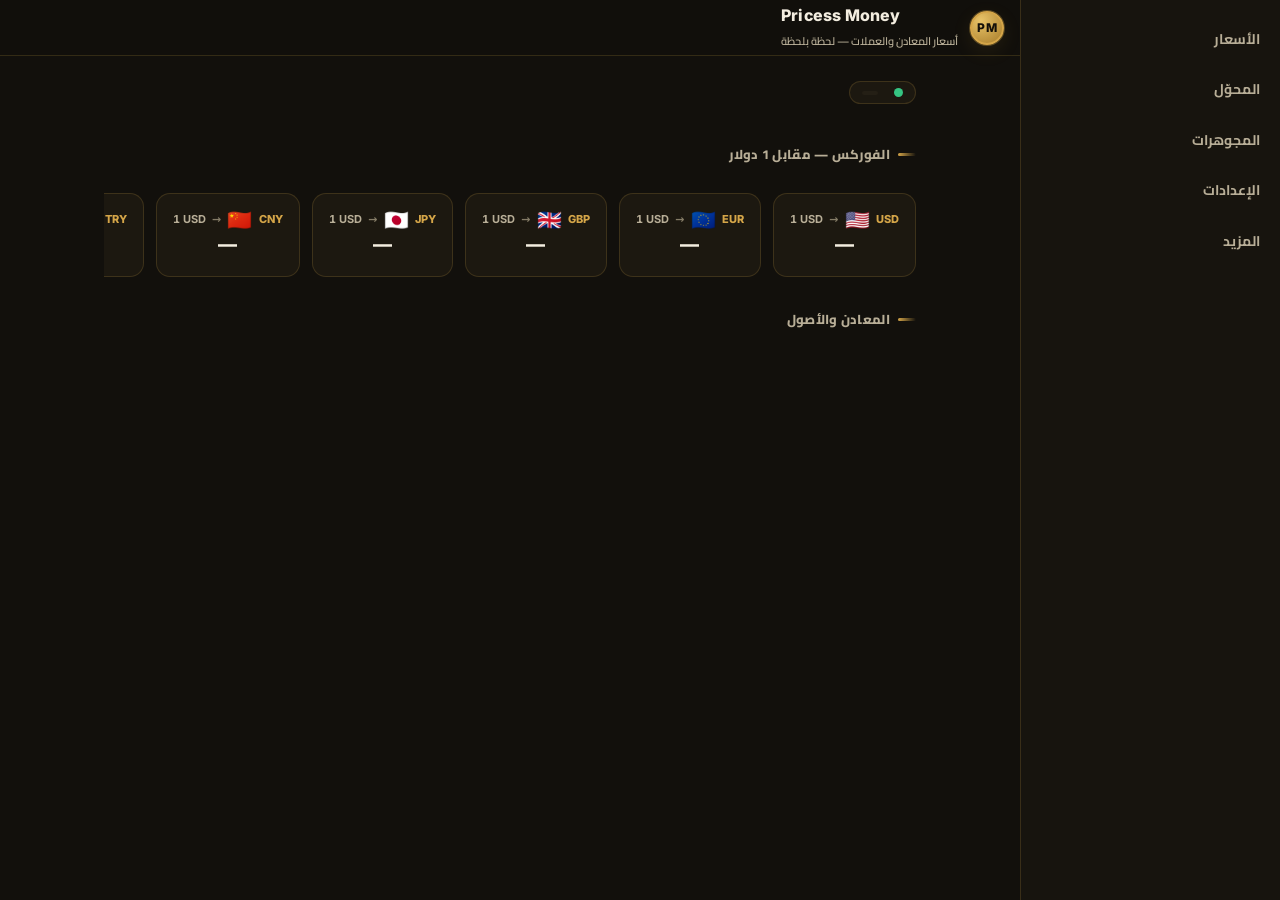
==== index.html @ f1d10aa2 "first commit" ====
<!DOCTYPE html>
<html lang="ar" dir="rtl">
<head>
  <meta charset="UTF-8">
  <meta name="viewport" content="width=device-width, initial-scale=1, viewport-fit=cover">
  <meta name="description" content="Pricess Money — أسعار لحظية موثوقة للمعادن النفيسة (ذهب، فضة، بلاتين) والعملات العالمية مقابل الدولار، مع حاسبة مجوهرات وتنبيهات أسعار.">
  <meta name="theme-color" content="#12100C">
  <meta property="og:title" content="Pricess Money — أسعار المعادن والعملات الحية">
  <meta property="og:description" content="أسعار لحظية للذهب والفضة والعملات، حاسبة مجوهرات، وتنبيهات أسعار — كلها مجانية وفي متصفحك.">
  <meta property="og:type" content="website">

  <title>Pricess Money — أسعار المعادن والعملات الحية</title>

  <!-- الخطوط: Cairo (عربي) + Inter (أرقام/لاتيني) -->
  <link rel="preconnect" href="https://fonts.googleapis.com">
  <link rel="preconnect" href="https://fonts.gstatic.com" crossorigin>
  <link href="https://fonts.googleapis.com/css2?family=Cairo:wght@400;600;700;800&family=Inter:wght@400;600;700;800&display=swap" rel="stylesheet">

  <link rel="icon" type="image/svg+xml" href="assets/logo.svg">
  <link rel="icon" type="image/png" sizes="192x192" href="assets/icons/icon-192.png">
  <link rel="apple-touch-icon" href="assets/icons/apple-touch-icon.png">
  <link rel="manifest" href="manifest.json">
  <meta name="apple-mobile-web-app-capable" content="yes">
  <meta name="apple-mobile-web-app-status-bar-style" content="black-translucent">

  <link rel="stylesheet" href="css/tokens.css">
  <link rel="stylesheet" href="css/base.css">
  <link rel="stylesheet" href="css/layout.css">
  <link rel="stylesheet" href="css/components.css">
</head>
<body>
  <a class="skip-link" href="#app" data-i18n="a11y.skip">تخطَّ إلى المحتوى الرئيسي</a>

  <!-- الشريط العلوي -->
  <header class="topbar">
    <a href="#/home" class="brand" aria-label="Pricess Money" data-i18n-attr="aria-label:app.name">
      <span class="brand-logo" aria-hidden="true">PM</span>
      <span class="brand-text" dir="ltr">
        <span class="brand-name">Pricess Money</span><br>
        <span class="brand-sub" data-i18n="app.tagline">أسعار المعادن والعملات — لحظة بمحول</span>
      </span>
    </a>
  </header>

  <!-- المحتوى المتغير -->
  <main id="app" aria-live="off"></main>

  <!-- التنقل: Bottom bar (موبايل) / Sidebar (ديسكتوب) — نفسه عبر layout.css -->
  <nav id="navbar" aria-label="التنقل الرئيسي" data-i18n-attr="aria-label:a11y.nav">
    <ul class="nav-list">
      <li>
        <a class="nav-link" href="#/home" data-nav="home" data-i18n="nav.home">
          <svg class="nav-icon" viewBox="0 0 24 24" fill="none" stroke="currentColor" stroke-width="1.6" stroke-linecap="round" stroke-linejoin="round" aria-hidden="true">
            <path d="M3 10.5 12 3l9 7.5V20a1 1 0 0 1-1 1h-5v-6h-6v6H4a1 1 0 0 1-1-1v-9.5Z"/>
          </svg>
          <span class="nav-label" data-i18n="nav.home">الأسعار</span>
        </a>
      </li>
      <li>
        <a class="nav-link" href="#/converter" data-nav="converter" data-i18n="nav.converter">
          <svg class="nav-icon" viewBox="0 0 24 24" fill="none" stroke="currentColor" stroke-width="1.6" stroke-linecap="round" stroke-linejoin="round" aria-hidden="true">
            <path d="M7 4v13m0 3-3.5-3.5M7 20l3.5-3.5M17 20V7m0-3 3.5 3.5M17 4l-3.5 3.5"/>
          </svg>
          <span class="nav-label" data-i18n="nav.converter">المحوّل</span>
        </a>
      </li>
      <li>
        <a class="nav-link" href="#/jewelry" data-nav="jewelry" data-i18n="nav.jewelry">
          <svg class="nav-icon" viewBox="0 0 24 24" fill="none" stroke="currentColor" stroke-width="1.6" stroke-linecap="round" stroke-linejoin="round" aria-hidden="true">
            <path d="M6 3h12l3 6-9 12L3 9l3-6Zm0 0 3 6h6l3-6M9 9l3 12 3-12"/>
          </svg>
          <span class="nav-label" data-i18n="nav.jewelry">المجوهرات</span>
        </a>
      </li>
      <li>
        <a class="nav-link" href="#/settings" data-nav="settings" data-i18n="nav.settings">
          <svg class="nav-icon" viewBox="0 0 24 24" fill="none" stroke="currentColor" stroke-width="1.6" stroke-linecap="round" stroke-linejoin="round" aria-hidden="true">
            <circle cx="12" cy="12" r="3.2"/>
            <path d="M19.4 15a1.7 1.7 0 0 0 .34 1.88l.06.06a2 2 0 1 1-2.83 2.83l-.06-.06a1.7 1.7 0 0 0-1.88-.34 1.7 1.7 0 0 0-1.03 1.56V21a2 2 0 1 1-4 0v-.09A1.7 1.7 0 0 0 8.97 19.4a1.7 1.7 0 0 0-1.88.34l-.06.06a2 2 0 1 1-2.83-2.83l.06-.06a1.7 1.7 0 0 0 .34-1.88 1.7 1.7 0 0 0-1.56-1.03H3a2 2 0 1 1 0-4h.09A1.7 1.7 0 0 0 4.6 8.97a1.7 1.7 0 0 0-.34-1.88l-.06-.06a2 2 0 1 1 2.83-2.83l.06.06a1.7 1.7 0 0 0 1.88.34H9a1.7 1.7 0 0 0 1.03-1.56V3a2 2 0 1 1 4 0v.09a1.7 1.7 0 0 0 1.03 1.56 1.7 1.7 0 0 0 1.88-.34l.06-.06a2 2 0 1 1 2.83 2.83l-.06.06a1.7 1.7 0 0 0-.34 1.88V9a1.7 1.7 0 0 0 1.56 1.03H21a2 2 0 1 1 0 4h-.09a1.7 1.7 0 0 0-1.51 1.03Z"/>
          </svg>
          <span class="nav-label" data-i18n="nav.settings">الإعدادات</span>
        </a>
      </li>
      <li>
        <a class="nav-link" href="#/more" data-nav="more" data-i18n="nav.more">
          <svg class="nav-icon" viewBox="0 0 24 24" fill="none" stroke="currentColor" stroke-width="1.6" stroke-linecap="round" stroke-linejoin="round" aria-hidden="true">
            <circle cx="5" cy="12" r="1.4"/><circle cx="12" cy="12" r="1.4"/><circle cx="19" cy="12" r="1.4"/>
          </svg>
          <span class="nav-label" data-i18n="nav.more">المزيد</span>
        </a>
      </li>
    </ul>
  </nav>

  <!-- حاوية Toasts (تفعّل من P6) -->
  <div class="toast-wrap" role="status" aria-live="polite" id="toasts"></div>

  <script type="module" src="js/main.js"></script>
  <noscript>
    <div style="padding:24px;text-align:center;font-family:sans-serif">
      ⚠️ JavaScript مطلوب لعرض الأسعار الحية — Pricess Money
    </div>
  </noscript>
</body>
</html>
---- css/tokens.css ----
/**
 * tokens.css — Design Tokens — Task 1.1
 * هوية "ذهبي داكن فاخر": ذهبي #D4A548، 3 ثيمات (dark افتراضي / light / system على html[data-theme]).
 * القيم هنا هي الأصل؛ لا تكرار ألوان في ملفات CSS أخرى.
 */

:root {
  /* ---------- الألوان ---------- */
  --gold: #D4A548;
  --gold-strong: #E8C368;
  --gold-soft: #F3DC9B;
  --gold-deep: #A87C2A;

  --success: #35C482;
  --warning: #F0A93B;
  --danger: #E5484D;

  /* ---------- الخطوط ---------- */
  --font-ar: 'Cairo', 'Tajawal', system-ui, sans-serif;
  --font-ar-2: 'Tajawal', 'Cairo', system-ui, sans-serif;
  --font-latin: 'Inter', 'Cairo', sans-serif;

  /* ---------- التباعد: شبكة 4px ---------- */
  --sp-1: 4px;  --sp-2: 8px;  --sp-3: 12px; --sp-4: 16px;
  --sp-5: 20px; --sp-6: 24px; --sp-8: 32px; --sp-10: 40px;
  --sp-12: 48px;

  /* ---------- الزوايا ---------- */
  --r-xs: 6px; --r-sm: 10px; --r-md: 14px; --r-lg: 18px; --r-xl: 24px; --r-full: 999px;

  /* ---------- الظلال ---------- */
  --shadow-sm: 0 1px 3px rgba(0,0,0,.25);
  --shadow-md: 0 4px 14px rgba(0,0,0,.28);
  --shadow-gold: 0 0 0 1px rgba(212,165,72,.35), 0 6px 20px rgba(212,165,72,.10);

  /* ---------- الحجم ---------- */
  --topbar-h: 56px;
  --navbar-h: 64px;
  --sidebar-w: 260px;
  --content-max: 860px;

  /* ---------- الحركة ---------- */
  --dur-fast: 120ms; --dur: 220ms; --dur-slow: 380ms;
  --ease: cubic-bezier(.4, 0, .2, 1);
}

/* ---------- ثيم فاتح ---------- */
[data-theme="light"] {
  --bg: #F7F3EA;
  --bg-2: #EFE8D8;
  --surface: #FFFFFF;
  --surface-2: #F4EEE0;
  --text: #24200F;
  --text-dim: #6E6552;
  --text-faint: #9A8F76;
  --border: rgba(24, 18, 2, .14);
  --border-strong: rgba(24, 18, 2, .30);
  --gold-dim: rgba(168, 124, 42, .12);
  --topbar-bg: rgba(247, 243, 234, .85);
  --nav-bg: #FFFFFF;
  --overlay: rgba(24, 18, 2, .4);
}

/* ---------- ثيم داكن (الافتراضي) ---------- */
[data-theme="dark"], :root:not([data-theme]) {
  --bg: #12100C;
  --bg-2: #17140E;
  --surface: #1C1810;
  --surface-2: #241F15;
  --text: #F3EDE0;
  --text-dim: #B8AE97;
  --text-faint: #857C67;
  --border: rgba(212, 165, 72, .18);
  --border-strong: rgba(212, 165, 72, .38);
  --gold-dim: rgba(212, 165, 72, .10);
  --topbar-bg: rgba(18, 16, 12, .82);
  --nav-bg: #17140E;
  --overlay: rgba(0, 0, 0, .55);
}
---- css/base.css ----
/**
 * base.css — reset + typography + a11y + utilities
 */

*, *::before, *::after { box-sizing: border-box; }

html { height: 100%; -webkit-text-size-adjust: 100%; background: var(--bg); }

body {
  margin: 0;
  min-height: 100%;
  background: var(--bg);
  color: var(--text);
  font-family: var(--font-ar);
  font-size: 15px;
  line-height: 1.6;
  -webkit-font-smoothing: antialiased;
}

/* الأرقام والنص اللاتيني دائماً بخط Inter завداً من السياق */
.num, code, kbd {
  font-family: var(--font-latin);
  font-variant-numeric: tabular-nums;
  letter-spacing: 0;
}

img, svg { display: block; max-width: 100%; }
button { font: inherit; color: inherit; cursor: pointer; }
a { color: inherit; text-decoration: none; }
h1, h2, h3, p { margin: 0; }

/* ---------- A11y ---------- */
:focus-visible {
  outline: 2px solid var(--gold);
  outline-offset: 2px;
  border-radius: 4px;
}

.visually-hidden {
  position: absolute !important;
  width: 1px; height: 1px;
  margin: -1px; padding: 0; border: 0;
  clip: rect(0 0 0 0); overflow: hidden; white-space: nowrap;
}

.skip-link {
  position: fixed;
  inset-block-start: var(--sp-2);
  inset-inline-start: var(--sp-2);
  z-index: 1000;
  padding: var(--sp-2) var(--sp-4);
  background: var(--gold);
  color: #14100A;
  border-radius: var(--r-sm);
  font-weight: 700;
  transform: translateY(calc(-100% - 12px));
  transition: transform var(--dur) var(--ease);
}
.skip-link:focus { transform: translateY(0); }

/* ---------- Utilities ---------- */
.page-title { font-size: 22px; font-weight: 800; letter-spacing: -.2px; }

.text-dim { color: var(--text-dim); }
.gold { color: var(--gold); }

/* ---------- احترام تقليل الحركة ---------- */
@media (prefers-reduced-motion: reduce) {
  *, *::before, *::after {
    animation-duration: .01ms !important;
    animation-iteration-count: 1 !important;
    transition-duration: .01ms !important;
    scroll-behavior: auto !important;
  }
}
---- css/layout.css ----
/**
 * layout.css — Shell + التنقل المزدوج — Task 1.3
 * موبايل: Bottom bar ثابت. ديسكتوب ≥1024px: Sidebar ثابت + تمدد المحتوى.
 * كل الاتجاهات logical (inset-inline-*، margin-inline-*) حتى ينفرد تلقائياً مع RTL/LTR.
 */

/* ---------- Topbar ---------- */
.topbar {
  position: sticky;
  inset-block-start: 0;
  z-index: 50;
  display: flex;
  align-items: center;
  gap: var(--sp-3);
  min-height: var(--topbar-h);
  padding-inline: var(--sp-4);
  background: var(--topbar-bg);
  backdrop-filter: blur(10px);
  border-block-end: 1px solid var(--border);
}

.brand {
  display: flex;
  align-items: center;
  gap: var(--sp-3);
}

.brand-logo {
  width: 34px; height: 34px;
  border-radius: 50%;
  border: 2px solid var(--gold);
  display: grid;
  place-items: center;
  background: radial-gradient(circle at 30% 25%, var(--gold-strong), var(--gold-deep));
  color: #14100A;
  font-family: var(--font-latin);
  font-weight: 800;
  font-size: 12px;
  letter-spacing: .5px;
  box-shadow: var(--shadow-gold);
}

.brand-name { font-weight: 800; font-size: 16px; font-family: var(--font-latin); letter-spacing: .2px; }
.brand-sub { color: var(--text-dim); font-size: 11px; font-weight: 600; }

.topbar-actions { margin-inline-start: auto; }

/* ---------- Geo balance bottom (موبايل) / sidebar (ديسكتوب) ---------- */
#navbar { position: fixed; inset-inline: 0; inset-block-end: 0; z-index: 60; height: var(--navbar-h); }
#navbar .nav-list {
  display: flex;
  height: 100%;
  margin: 0; padding: 0;
  list-style: none;
  background: var(--nav-bg);
  border-block-start: 1px solid var(--border);
}
#navbar .nav-list li { flex: 1; display: flex; }
#navbar .nav-link {
  flex: 1;
  display: flex;
  flex-direction: column;
  align-items: center;
  justify-content: center;
  gap: 3px;
  min-height: 44px;
  color: var(--text-dim);
  font-size: 11px;
  font-weight: 700;
  border-radius: var(--r-sm);
  transition: color var(--dur-fast) var(--ease);
}
#navbar .nav-link svg { width: 21px; height: 21px; }
#navbar .nav-link:hover { color: var(--text); }
#navbar .nav-link.is-active { color: var(--gold); }
#navbar .nav-link.is-active .nav-icon { color: var(--gold); }

/* ---------- المحتوى ---------- */
#app {
  max-width: var(--content-max);
  margin-inline: auto;
  padding: var(--sp-5) var(--sp-4) calc(var(--navbar-h) + var(--sp-6));
  min-height: calc(100dvh - var(--topbar-h));
}

.page { display: grid; gap: var(--sp-5); }

/* ---------- ديسكتوب: Sidebar ---------- */
@media (min-width: 1024px) {
  body { display: grid; grid-template-columns: var(--sidebar-w) 1fr; }

  .topbar {
    grid-column: 2;
    grid-row: 1;
  }
  #navbar {
    position: sticky;
    inset-block-start: 0;
    inset-inline: auto;
    inset-block-end: auto;
    height: 100dvh;
    grid-column: 1;
    grid-row: 1 / span 99;
  }
  #navbar .nav-list {
    flex-direction: column;
    gap: var(--sp-1);
    padding: var(--sp-4) var(--sp-2);
    border-block-start: 0;
    border-inline-end: 1px solid var(--border);
    height: 100dvh;
  }
  #navbar .nav-list li { flex: none; }
  #navbar .nav-link {
    flex-direction: row;
    justify-content: flex-start;
    gap: var(--sp-3);
    padding: var(--sp-3);
    font-size: 14px;
    border-radius: var(--r-sm);
  }
  #navbar .nav-link.is-active {
    background: var(--gold-dim);
    border-radius: var(--r-md);
  }
  #app { padding-block: var(--sp-6); padding-inline: var(--sp-6); }
}
---- css/components.css ----
/**
 * components.css — العناصر المشتركة + التفاعلات — أنظمة وثريا الصارم
 * كل هدف لمس ≥44px، كل حركة تحترم prefers-reduced-motion (قدراً base.css).
 */

/* ==================== الكروت والصفحات ==================== */
.card {
  background: var(--surface);
  border: 1px solid var(--border);
  border-radius: var(--r-lg);
  padding: var(--sp-5);
  box-shadow: var(--shadow-sm);
  transition: border-color var(--dur) var(--ease), transform var(--dur) var(--ease), box-shadow var(--dur) var(--ease);
}
.card-hover:hover {
  border-color: var(--border-strong);
  transform: translateY(-2px);
  box-shadow: var(--shadow-md);
}

.section-title {
  display: flex;
  align-items: center;
  gap: var(--sp-2);
  font-size: 13px;
  font-weight: 800;
  color: var(--text-dim);
  letter-spacing: .3px;
  text-transform: uppercase;
}
.section-title::before {
  content: '';
  width: 18px; height: 3px;
  border-radius: 2px;
  background: linear-gradient(90deg, var(--gold), transparent);
}

/* ==================== Skeleton ==================== */
.skel-card { min-height: 130px; }
.skeleton::after { animation-duration: 1.4s; }

/* ==================== الشارة الحية ==================== */
.home-top {
  display: flex; align-items: center; justify-content: space-between;
  gap: var(--sp-3); flex-wrap: wrap;
}
.last-update { font-size: 12px; font-weight: 700; }
.fx-flag-small { font-size: 15px; line-height: 1; display: inline-block; margin-inline-end: 2px; }
.gram-row td .f { margin-inline-end: 6px; }

/* ==================== الشارة الحية ==================== */
.live-badge {
  display: inline-flex;
  align-items: center;
  gap: var(--sp-2);
  padding: 6px 12px;
  border-radius: var(--r-full);
  background: var(--surface);
  border: 1px solid var(--border);
  font-size: 12px;
  font-weight: 800;
}
.live-dot {
  width: 9px; height: 9px;
  border-radius: 50%;
  background: var(--success);
  box-shadow: 0 0 0 0 rgba(53,196,130,.5);
  animation: pulse 1.8s infinite;
}
.live-badge.is-offline .live-dot { background: var(--danger); animation: none; }
@keyframes pulse {
  0% { box-shadow: 0 0 0 0 rgba(53,196,130,.45); }
  70% { box-shadow: 0 0 0 9px rgba(53,196,130,0); }
  100% { box-shadow: 0 0 0 0 rgba(53,196,130,0); }
}
.live-chip {
  font-size: 11px; font-weight: 700;
  padding: 2px 8px;
  border-radius: var(--r-full);
  background: var(--surface-2);
  color: var(--text-dim);
}
.live-chip.lat-good { color: var(--success); }
.live-chip.lat-warn { color: var(--warning); }
.live-chip.lat-bad  { color: var(--danger); }

/* ==================== شريط الفوركس (بلاطات) ==================== */
.fx-strip {
  display: flex;
  gap: var(--sp-3);
  overflow-x: auto;
  padding: var(--sp-2) 2px var(--sp-3);
  scroll-snap-type: x mandatory;
  scrollbar-width: thin;
  scrollbar-color: var(--border-strong) transparent;
}
.fx-tile {
  scroll-snap-align: start;
  flex: 0 0 auto;
  min-width: 128px;
  padding: var(--sp-4);
  border-radius: var(--r-md);
  background: var(--surface);
  border: 1px solid var(--border);
  cursor: pointer;
  user-select: none;
  transition: transform var(--dur) var(--ease), border-color var(--dur) var(--ease), box-shadow var(--dur) var(--ease);
  position: relative;
  overflow: hidden;
}
.fx-tile:hover {
  transform: translateY(-3px);
  border-color: var(--border-strong);
  box-shadow: var(--shadow-md);
}
.fx-tile:active { transform: translateY(-1px) scale(.98); }
.fx-tile .fx-q {
  display: flex; align-items: center; gap: 6px;
  font-size: 11px; font-weight: 700; color: var(--text-dim);
  letter-spacing: .4px;
}
.fx-tile .fx-flag { font-size: 20px; line-height: 1; transition: transform var(--dur) var(--ease); }
.fx-tile:hover .fx-flag { transform: scale(1.15) rotate(-6deg); }
.fx-tile .fx-val {
  margin-top: 6px;
  font-size: 19px; font-weight: 800;
  font-family: var(--font-latin);
  color: var(--text);
  font-variant-numeric: tabular-nums;
}
.fx-tile .fx-sym { color: var(--gold); font-weight: 800; }
.fx-tile .fx-arrow { color: var(--text-faint); }

/* ==================== بطاقات المعادن ==================== */
.metals-grid { display: grid; gap: var(--sp-4); grid-template-columns: repeat(auto-fill, minmax(min(340px, 100%), 1fr)); }
.metal-card { position: relative; overflow: hidden; }
.metal-card::before {
  content: '';
  position: absolute; inset-inline-start: 0; inset-block-start: 0;
  width: 3px; height: 100%;
  background: var(--mc, var(--gold));
  opacity: .85;
}
.metal-head { display: flex; align-items: center; gap: var(--sp-3); }
.metal-icon {
  width: 44px; height: 44px;
  border-radius: var(--r-md);
  display: grid; place-items: center;
  font-size: 22px;
  background: color-mix(in srgb, var(--mc, var(--gold)) 14%, transparent);
  border: 1px solid color-mix(in srgb, var(--mc, var(--gold)) 35%, transparent);
  transition: transform var(--dur) var(--ease);
}
.metal-card:hover .metal-icon { transform: scale(1.08) rotate(-4deg); }
.metal-name { font-weight: 800; font-size: 16px; }
.metal-unit { color: var(--text-dim); font-size: 12px; }
.metal-oz {
  margin-inline-start: auto;
  text-align: end;
  font-family: var(--font-latin);
  font-variant-numeric: tabular-nums;
}
.metal-oz .oz-val { font-size: 21px; font-weight: 800; color: var(--gold); }
.metal-oz .oz-usd { color: var(--text-faint); font-size: 11px; font-weight: 700; direction: ltr; }
.metal-copy {
  border: 0; background: transparent; color: var(--text-faint);
  width: 34px; height: 34px; border-radius: var(--r-sm);
  display: grid; place-items: center;
  transition: color var(--dur-fast) var(--ease), background var(--dur-fast) var(--ease);
}
.metal-copy:hover { color: var(--gold); background: var(--gold-dim); }

.gram-table { width: 100%; border-collapse: collapse; margin-top: var(--sp-4); }
.gram-table td {
  padding: 9px 4px;
  border-block-start: 1px solid var(--border);
  font-size: 14px;
}
.gram-table td:first-child { color: var(--text-dim); font-weight: 700; display: flex; align-items: center; gap: 8px; }
.gram-table td:last-child {
  text-align: end;
  font-family: var(--font-latin);
  font-variant-numeric: tabular-nums;
  font-weight: 700;
}
.gram-value { color: var(--gold-strong); }
.gram-symbol { color: var(--text-faint); font-weight: 700; margin-inline-start: 4px; }
.gram-row { transition: background var(--dur-fast) var(--ease); }
.gram-row:hover { background: var(--surface-2); }

.karats { display: grid; grid-template-columns: repeat(auto-fill, minmax(110px, 1fr)); gap: var(--sp-2); margin-top: var(--sp-4); }
.karat-cell {
  padding: var(--sp-2) var(--sp-3);
  border-radius: var(--r-sm);
  background: var(--surface-2);
  border: 1px solid var(--border);
  transition: border-color var(--dur-fast) var(--ease), transform var(--dur-fast) var(--ease);
}
.karat-cell:hover { border-color: var(--border-strong); transform: translateY(-1px); }
.karat-cell .k { font-weight: 800; color: var(--text-dim); font-size: 12px; }
.karat-cell .v { font-family: var(--font-latin); font-weight: 700; margin-inline-start: 6px; font-variant-numeric: tabular-nums; }
.karat-cell.core { background: var(--gold-dim); border-color: var(--border-strong); }

/* ==================== الحقول ==================== */
.field { display: grid; gap: 6px; }
.field-label {
  font-size: 12px; font-weight: 700; color: var(--text-dim);
  letter-spacing: .2px;
}
.field-input {
  min-height: 46px;
  padding: 10px 14px;
  border-radius: var(--r-md);
  border: 1px solid var(--border-strong);
  background: var(--surface-2);
  color: var(--text);
  font: inherit;
  transition: border-color var(--dur-fast) var(--ease), box-shadow var(--dur-fast) var(--ease), background var(--dur-fast) var(--ease);
  appearance: none;
}
select.field-input {
  padding-inline-end: 36px;
  background-image: url("data:image/svg+xml,%3Csvg xmlns='http://www.w3.org/2000/svg' width='12' height='8' viewBox='0 0 12 8'%3E%3Cpath d='M1 1.5 6 6.5 11 1.5' stroke='%23B8AE97' stroke-width='2' fill='none' stroke-linecap='round'/%3E%3C/svg%3E");
  background-repeat: no-repeat;
  background-position: right 14px center;
}
[dir="rtl"] select.field-input { background-position: left 14px center; }
.field-input:hover { border-color: var(--gold); }
.field-input:focus {
  outline: none;
  border-color: var(--gold);
  box-shadow: 0 0 0 3px var(--gold-dim);
  background: var(--surface);
}

/* حقل رقمي بقفازات +/− */
.number-box {
  display: flex; align-items: stretch;
  gap: 0;
  border-radius: var(--r-md);
  border: 1px solid var(--border-strong);
  background: var(--surface-2);
  overflow: hidden;
  transition: border-color var(--dur-fast) var(--ease), box-shadow var(--dur-fast) var(--ease);
}
.number-box:hover { border-color: var(--gold); }
.number-box:focus-within { border-color: var(--gold); box-shadow: 0 0 0 3px var(--gold-dim); }
.number-box .field-input {
  border: 0; background: transparent; box-shadow: none;
  flex: 1; min-width: 0; text-align: center;
  font-weight: 700;
}
.btn-num {
  width: 46px; min-height: 46px;
  border: 0;
  background: var(--gold-dim);
  color: var(--gold);
  font-size: 18px; font-weight: 800;
  transition: background var(--dur-fast) var(--ease), transform var(--dur-fast) var(--ease);
}
.btn-num:hover { background: color-mix(in srgb, var(--gold) 22%, transparent); }
.btn-num:active { transform: scale(.92); }
.num-suffix { align-self: center; padding-inline: 12px; color: var(--text-faint); font-weight: 700; }

/* ==================== المفاتيح (switch) ==================== */
.switch-row {
  display: flex; align-items: center; gap: var(--sp-3);
  cursor: pointer;
  padding: var(--sp-2) 0;
  min-height: 44px;
}
.switch-input { position: absolute; opacity: 0; width: 1px; height: 1px; }
.switch-ui {
  width: 46px; height: 26px;
  border-radius: var(--r-full);
  background: var(--surface-2);
  border: 1px solid var(--border-strong);
  position: relative;
  flex-shrink: 0;
  transition: background var(--dur) var(--ease), border-color var(--dur) var(--ease);
}
.switch-ui::after {
  content: '';
  position: absolute;
  inset-block-start: 2px;
  inset-inline-start: 2px;
  width: 20px; height: 20px;
  border-radius: 50%;
  background: var(--text-dim);
  transition: inset-inline-start var(--dur) var(--ease), background var(--dur) var(--ease), transform var(--dur) var(--ease);
}
.switch-input:checked + .switch-ui { background: var(--gold); border-color: var(--gold); }
.switch-input:checked + .switch-ui::after { inset-inline-start: calc(100% - 22px); background: #14100A; }
.switch-input:focus-visible + .switch-ui { outline: 2px solid var(--gold); outline-offset: 2px; }
.switch-row:hover .switch-text { color: var(--gold); }

/* ==================== الأزرار ==================== */
.btn {
  display: inline-flex; align-items: center; justify-content: center; gap: 8px;
  min-height: 46px;
  padding: 10px 22px;
  border-radius: var(--r-md);
  border: 1px solid transparent;
  font-weight: 800; font-size: 14px;
  transition: transform var(--dur-fast) var(--ease), box-shadow var(--dur) var(--ease), background var(--dur-fast) var(--ease), border-color var(--dur-fast) var(--ease);
}
.btn:active { transform: scale(.97); }
.btn-primary {
  background: linear-gradient(135deg, var(--gold-strong), var(--gold));
  color: #14100A;
  box-shadow: 0 4px 16px rgba(212,165,72,.25);
}
.btn-primary:hover { box-shadow: 0 6px 22px rgba(212,165,72,.4); filter: brightness(1.05); }
.btn-ghost { background: transparent; border-color: var(--border-strong); color: var(--text); }
.btn-ghost:hover { border-color: var(--gold); color: var(--gold); background: var(--gold-dim); }
.btn-danger { background: color-mix(in srgb, var(--danger) 14%, transparent); color: var(--danger); border-color: color-mix(in srgb, var(--danger) 35%, transparent); }
.btn-danger:hover { background: color-mix(in srgb, var(--danger) 24%, transparent); }

/* ==================== الشرائح ==================== */
.chip-row { display: flex; flex-wrap: wrap; gap: var(--sp-2); }
.chip {
  min-height: 44px;
  padding: 8px 16px;
  border-radius: var(--r-full);
  border: 1px solid var(--border-strong);
  background: var(--surface);
  color: var(--text-dim);
  font-weight: 700; font-size: 13px;
  display: inline-flex; align-items: center; gap: 6px;
  transition: all var(--dur-fast) var(--ease);
}
.chip:hover { border-color: var(--gold); color: var(--gold); transform: translateY(-1px); }
.chip.is-on {
  background: var(--gold);
  border-color: var(--gold);
  color: #14100A;
  box-shadow: 0 3px 12px rgba(212,165,72,.3);
}
.chip.is-on:active { transform: scale(.96); }

/* دارج (segmented) */
.segmented { display: inline-flex; padding: 4px; gap: 4px; border-radius: var(--r-md); background: var(--surface-2); border: 1px solid var(--border); flex-wrap: wrap; }
.segment {
  min-height: 40px;
  padding: 6px 14px;
  border: 0; border-radius: var(--r-sm);
  background: transparent;
  color: var(--text-dim);
  font-weight: 700; font-size: 13px;
  transition: all var(--dur-fast) var(--ease);
}
.segment:hover { color: var(--text); }
.segment.is-on { background: var(--gold); color: #14100A; box-shadow: 0 2px 8px rgba(212,165,72,.35); }

/* ==================== Toast ==================== */
.toast {
  display: flex; align-items: center; gap: 10px;
  padding: 12px 14px;
  background: var(--surface-2);
  border: 1px solid var(--border-strong);
  border-inline-start: 3px solid var(--gold);
  border-radius: var(--r-md);
  box-shadow: var(--shadow-md);
  font-weight: 600; font-size: 14px;
  opacity: 0;
  transform: translateY(12px);
  transition: opacity .26s var(--ease), transform .26s var(--ease);
}
.toast-in { opacity: 1; transform: translateY(0); }
.toast-alert { border-inline-start-color: var(--danger); }
.toast-icon { font-size: 18px; }
.toast-close {
  margin-inline-start: 4px;
  width: 30px; height: 30px;
  border: 0; border-radius: var(--r-sm);
  background: transparent; color: var(--text-faint);
  transition: color var(--dur-fast), background var(--dur-fast);
}
.toast-close:hover { color: var(--text); background: var(--surface); }

/* ==================== البانر ==================== */
.net-banner {
  display: flex; align-items: center; gap: 10px; flex-wrap: wrap;
  padding: 12px 14px;
  border-radius: var(--r-md);
  background: color-mix(in srgb, var(--warning) 10%, var(--surface));
  border: 1px solid color-mix(in srgb, var(--warning) 38%, transparent);
}
.nb-text { font-weight: 800; }
.nb-sub { color: var(--text-dim); font-size: 13px; }
.nb-retry {
  margin-inline-start: auto;
  min-height: 40px; padding: 8px 18px;
  border: 0; border-radius: var(--r-sm);
  background: var(--gold); color: #14100A;
  font-weight: 800;
  transition: transform var(--dur-fast), filter var(--dur-fast);
}
.nb-retry:hover { filter: brightness(1.08); }
.nb-retry:active { transform: scale(.96); }

/* ==================== Ripple ==================== */
.rippled { position: relative; overflow: hidden; }
.ripple {
  position: absolute;
  border-radius: 50%;
  background: radial-gradient(circle, rgba(212,165,72,.35) 0%, rgba(212,165,72,.12) 45%, transparent 70%);
  transform: scale(0);
  animation: rip .55s var(--ease) forwards;
  pointer-events: none;
}
@keyframes rip { to { transform: scale(1); opacity: 0; } }

/* ==================== الجداول (CBE) ==================== */
.data-table { width: 100%; border-collapse: collapse; }
.data-table th {
  text-align: start;
  font-size: 11px; font-weight: 800;
  color: var(--text-faint);
  text-transform: uppercase; letter-spacing: .5px;
  padding: 8px 6px;
  border-block-end: 2px solid var(--border-strong);
}
.data-table td {
  padding: 11px 6px;
  border-block-end: 1px solid var(--border);
  font-variant-numeric: tabular-nums;
  transition: background var(--dur-fast) var(--ease);
}
.data-table tr:hover td { background: var(--surface-2); }
.data-table .num-cell { text-align: end; font-family: var(--font-latin); font-weight: 700; }
.diff-near { color: var(--success); }
.diff-far { color: var(--warning); }
.diff-very { color: var(--danger); }

/* ==================== صفوف التنبيهات ==================== */
.alert-row {
  display: flex; align-items: center; gap: var(--sp-3);
  padding: var(--sp-3) var(--sp-4);
  border-radius: var(--r-md);
  border: 1px solid var(--border);
  background: var(--surface);
  transition: border-color var(--dur-fast), transform var(--dur), opacity var(--dur);
  animation: slide-in .3s var(--ease);
}
@keyframes slide-in { from { opacity: 0; transform: translateY(8px); } to { opacity: 1; transform: none; } }
.alert-row:hover { border-color: var(--border-strong); }
.alert-row.is-fired { opacity: .6; }
.alert-row.is-paused { opacity: .5; }
.alert-main { display: grid; gap: 2px; min-width: 0; }
.alert-line1 { font-weight: 800; display: flex; align-items: center; gap: 8px; flex-wrap: wrap; }
.alert-target { color: var(--gold); font-family: var(--font-latin); }
.alert-now { color: var(--text-faint); font-size: 12px; font-family: var(--font-latin); }
.alert-progress {
  position: relative;
  height: 4px; width: 100%;
  max-width: 220px;
  border-radius: 2px;
  background: var(--surface-2);
  overflow: hidden;
}
.alert-progress > i {
  position: absolute; inset-block: 0; inset-inline-start: 0;
  background: linear-gradient(90deg, var(--gold), var(--gold-strong));
  border-radius: 2px;
  transition: width .5s var(--ease);
}
.alert-actions { margin-inline-start: auto; display: flex; gap: 6px; }
.icon-btn {
  width: 44px; height: 44px;
  border-radius: var(--r-sm);
  border: 1px solid transparent;
  background: transparent;
  color: var(--text-faint);
  display: grid; place-items: center;
  font-size: 15px;
  transition: all var(--dur-fast) var(--ease);
}
.icon-btn:hover { color: var(--gold); background: var(--gold-dim); border-color: var(--border); }
.icon-btn.danger:hover { color: var(--danger); background: color-mix(in srgb, var(--danger) 12%, transparent); }

/* ==================== المخطط ==================== */
.chart-wrap { position: relative; margin-top: var(--sp-4); }
.chart-svg { width: 100%; height: 220px; display: block; touch-action: none; }
.chart-line { fill: none; stroke: var(--gold); stroke-width: 2.2; stroke-linecap: round; stroke-linejoin: round; }
.chart-area { fill: url(#chartGrad); opacity: .28; }
.chart-grid line { stroke: var(--border); stroke-width: 1; stroke-dasharray: 2 5; }
.chart-axis { font-size: 10px; fill: var(--text-faint); font-family: var(--font-latin); }
.chart-dot {
  fill: var(--gold); stroke: var(--bg); stroke-width: 2;
  transition: r .15s var(--ease);
}
.chart-crosshair { stroke: var(--border-strong); stroke-width: 1; }
.chart-tip {
  position: absolute;
  pointer-events: none;
  transform: translate(-50%, -120%);
  padding: 8px 12px;
  background: var(--surface-2);
  border: 1px solid var(--border-strong);
  border-radius: var(--r-sm);
  box-shadow: var(--shadow-md);
  font-size: 12px; font-weight: 700;
  white-space: nowrap;
  opacity: 0;
  transition: opacity .15s var(--ease);
}
.chart-tip.show { opacity: 1; }
.chart-tip .tip-d { color: var(--text-faint); font-size: 10px; font-family: var(--font-latin); display: block; }
.chart-tip .tip-v { color: var(--gold-strong); font-family: var(--font-latin); }

/* ==================== حاسبة المجوهرات ==================== */
.jew-lines { display: grid; gap: 10px; margin-top: var(--sp-4); }
.jew-line {
  display: flex; align-items: baseline; justify-content: space-between; gap: 12px;
  padding: 10px 2px;
  border-block-end: 1px dashed var(--border);
}
.jew-line .jl-label { color: var(--text-dim); font-weight: 600; }
.jew-line .jl-val { font-family: var(--font-latin); font-weight: 700; font-variant-numeric: tabular-nums; }
.jew-total {
  display: flex; align-items: center; justify-content: space-between;
  margin-top: var(--sp-4);
  padding: var(--sp-4);
  border-radius: var(--r-md);
  background: var(--gold-dim);
  border: 1px solid var(--border-strong);
}
.jew-total .jt-val {
  font-size: 26px; font-weight: 800;
  font-family: var(--font-latin);
  color: var(--gold-strong);
  font-variant-numeric: tabular-nums;
}
.jew-form { display: grid; gap: var(--sp-4); grid-template-columns: repeat(auto-fit, minmax(200px, 1fr)); }
.jew-subgroup { padding-top: var(--sp-3); border-block-start: 1px dashed var(--border); display: grid; gap: var(--sp-3); }
.jew-subtitle { font-size: 12px; font-weight: 800; color: var(--gold); letter-spacing: .3px; }
.buyback-block { animation: expand .3s var(--ease); overflow: hidden; }
.buyback-block[hidden] { display: none; }
@keyframes expand { from { opacity: 0; } to { opacity: 1; } }

/* ==================== المحوّل ==================== */
.conv-terminal { display: grid; gap: var(--sp-4); }
.conv-result-list { display: grid; gap: 2px; }
.conv-result {
  display: flex; align-items: center; gap: 10px;
  padding: 10px 2px;
  border-block-end: 1px solid var(--border);
  animation: fade-up .25s var(--ease) backwards;
}
@keyframes fade-up { from { opacity: 0; transform: translateY(6px); } to { opacity: 1; transform: none; } }
.conv-result .cr-cur { color: var(--text-dim); font-weight: 700; display: flex; align-items: center; gap: 8px; min-width: 0; }
.conv-result .cr-val {
  margin-inline-start: auto;
  font-family: var(--font-latin);
  font-weight: 800;
  font-variant-numeric: tabular-nums;
  color: var(--gold-strong);
}
.conv-result .cr-sym { color: var(--text-faint); font-weight: 700; }

/* ==================== آلة الزمن ==================== */
.tm-compare { display: grid; grid-template-columns: 1fr auto 1fr; gap: var(--sp-4); align-items: center; text-align: center; }
.tm-col h3 { color: var(--text-faint); font-size: 12px; font-weight: 800; letter-spacing: .4px; }
.tm-col .tm-val { font-size: 24px; font-weight: 800; font-family: var(--font-latin); color: var(--gold-strong); font-variant-numeric: tabular-nums; margin-top: 6px; }
.tm-arrow { font-size: 30px; color: var(--gold); animation: swing 2.4s ease-in-out infinite; }
@keyframes swing { 0%,100% { transform: translateX(0); } 50% { transform: translateX(6px) scale(1.08); } }
[dir="rtl"] .tm-arrow { animation-name: swing-rtl; }
@keyframes swing-rtl { 0%,100% { transform: translateX(0); } 50% { transform: translateX(-6px) scale(1.08); } }
.tm-growth {
  display: flex; align-items: center; gap: 8px;
  justify-content: center;
  padding: 10px 20px;
  border-radius: var(--r-full);
  background: var(--gold-dim);
  border: 1px solid var(--border-strong);
  font-weight: 800;
  color: var(--success);
}
.tm-growth .g-num { font-family: var(--font-latin); font-size: 19px; }

/* ==================== صفحة المزيد ==================== */
.link-list { display: grid; gap: var(--sp-3); }
.link-item {
  display: flex; align-items: center; gap: var(--sp-4);
  padding: var(--sp-4);
  border-radius: var(--r-md);
  border: 1px solid var(--border);
  background: var(--surface);
  font-weight: 800;
  transition: border-color var(--dur-fast) var(--ease), background var(--dur-fast) var(--ease), transform var(--dur) var(--ease);
}
.link-item:hover {
  border-color: var(--border-strong);
  background: var(--surface-2);
  transform: translateY(-2px);
}
.link-item .li-icon {
  width: 44px; height: 44px;
  border-radius: var(--r-sm);
  display: grid; place-items: center;
  font-size: 20px;
  background: var(--gold-dim);
  color: var(--gold);
  border: 1px solid var(--border);
  transition: transform var(--dur) var(--ease);
}
.link-item:hover .li-icon { transform: scale(1.1) rotate(-5deg); }
.link-item .li-text { display: grid; gap: 2px; }
.link-item .li-sub { color: var(--text-faint); font-weight: 600; font-size: 12px; }
.link-item .li-arrow { margin-inline-start: auto; color: var(--text-faint); transition: transform var(--dur-fast) var(--ease), color var(--dur-fast); }
.link-item:hover .li-arrow { color: var(--gold); transform: translateX(4px); }
[dir="rtl"] .link-item:hover .li-arrow { transform: translateX(-4px); }

/* ==================== الإعدادات ==================== */
.settings-group { display: grid; gap: var(--sp-4); }
.setting-row { display: grid; gap: var(--sp-3); }
.search-box { position: relative; }
.search-box .field-input { width: 100%; padding-inline-start: 40px; }
.search-box .sb-icon {
  position: absolute; inset-block-start: 50%;
  inset-inline-start: 12px;
  transform: translateY(-50%);
  color: var(--text-faint);
  font-size: 15px;
  pointer-events: none;
}
.counter-chip {
  padding: 6px 14px;
  border-radius: var(--r-full);
  background: var(--gold-dim);
  border: 1px solid var(--border-strong);
  color: var(--gold);
  font-weight: 800; font-size: 13px;
  font-family: var(--font-latin);
}
.empty-note { color: var(--text-faint); font-size: 13px; text-align: center; padding: var(--sp-4); }

/* ==================== Stub (جيد أن يِيُستبدَل محتواه) ==================== */
.stub-text { text-align: center; padding-block: var(--sp-10); display: grid; gap: var(--sp-3); justify-items: center; color: var(--text-dim); }
.stub-icon {
  width: 64px; height: 64px;
  border-radius: var(--r-full);
  display: grid; place-items: center;
  color: var(--gold);
  background: var(--gold-dim);
  border: 1px solid var(--border-strong);
}
.stub-text h2 { color: var(--text); font-size: 17px; }

/* ==================== حالة فارغة ==================== */
.empty-state {
  text-align: center;
  padding: var(--sp-8) var(--sp-4);
  color: var(--text-dim);
  display: grid; gap: var(--sp-3); justify-items: center;
}
.empty-state .es-icon { font-size: 30px; opacity: .7; }
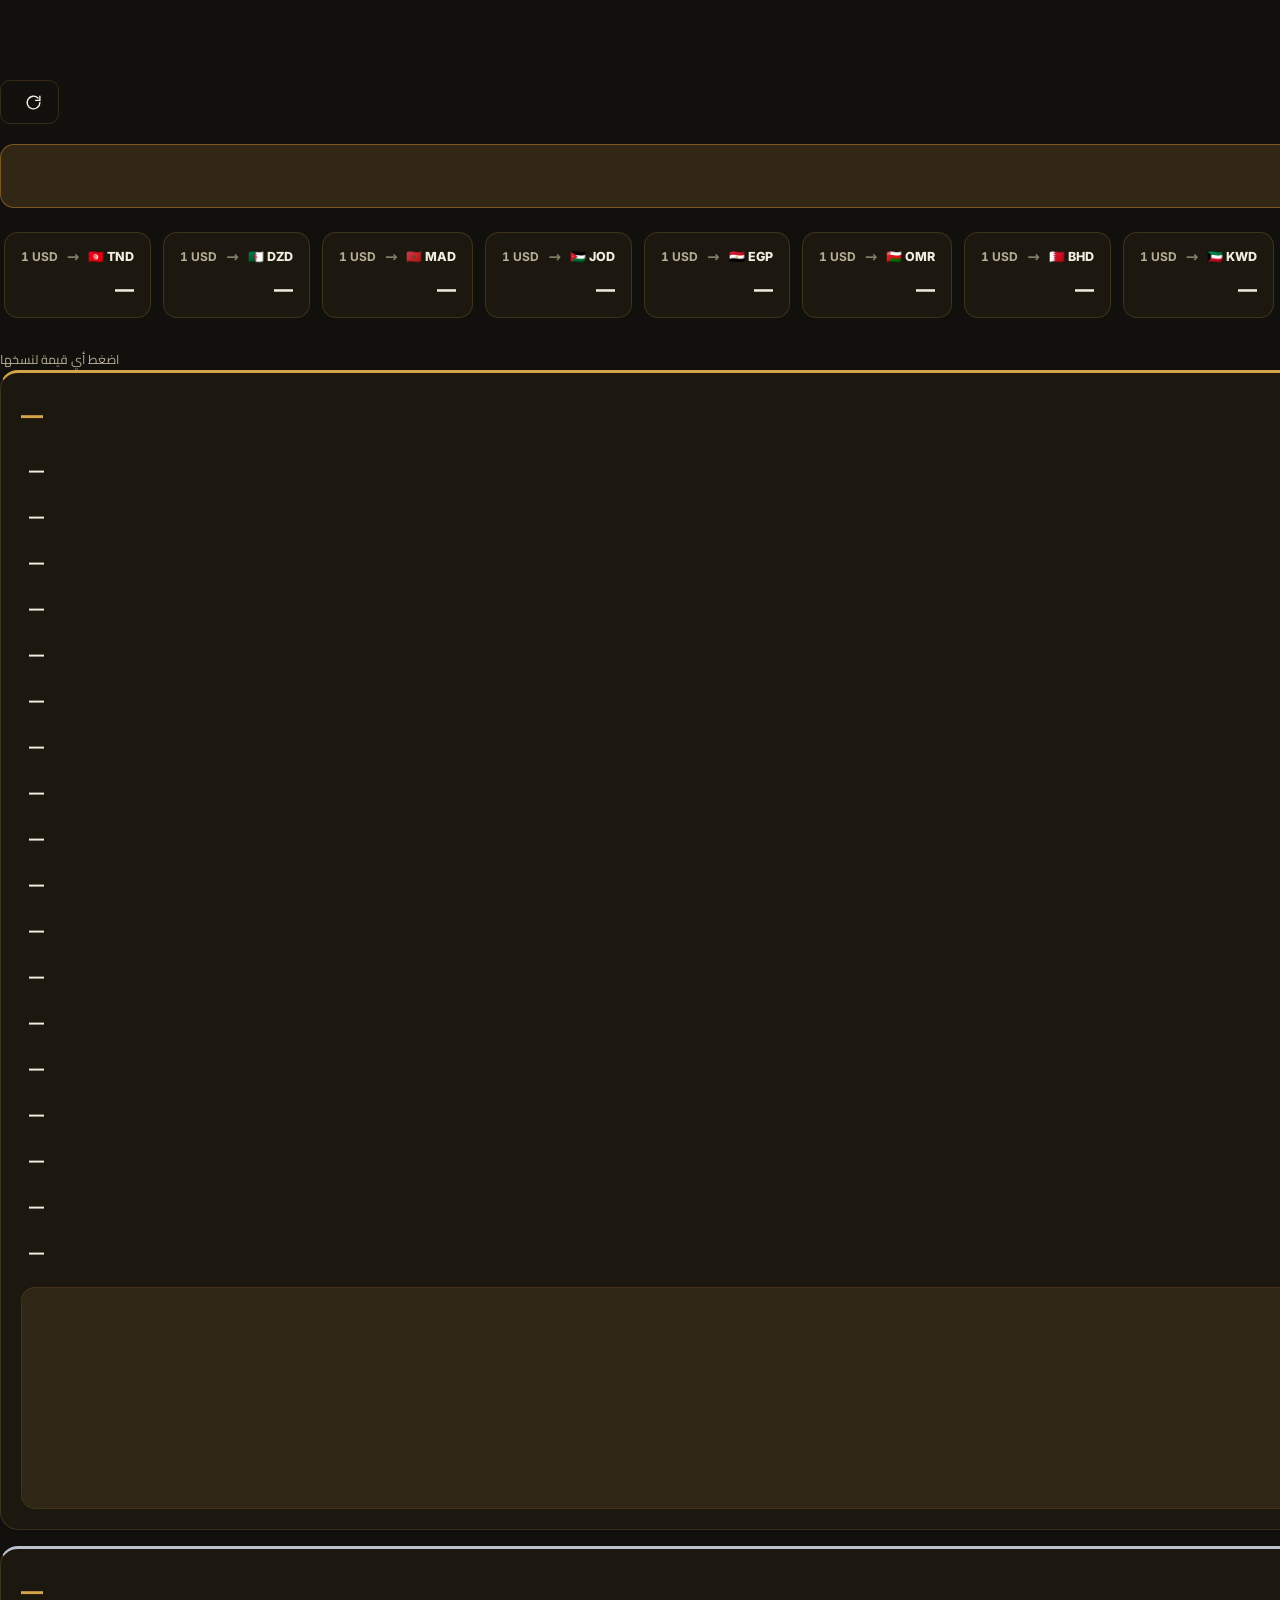
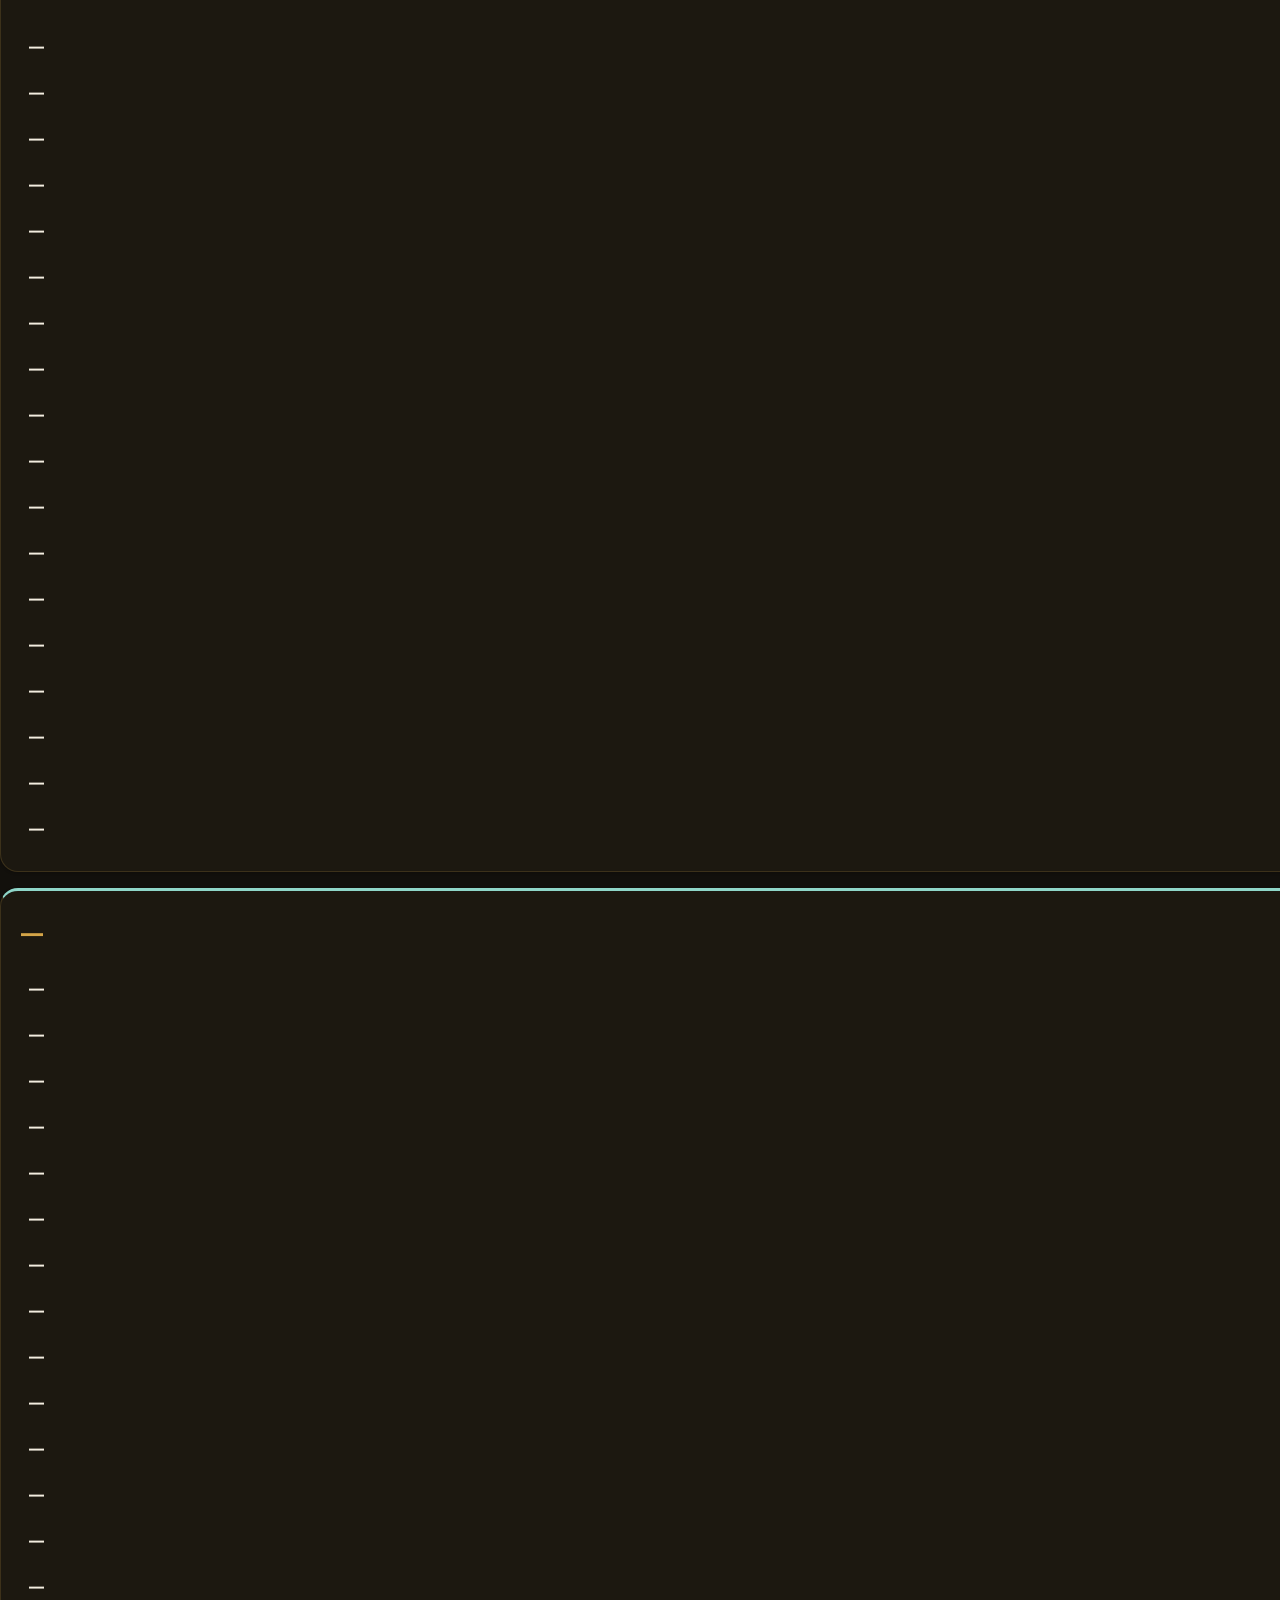
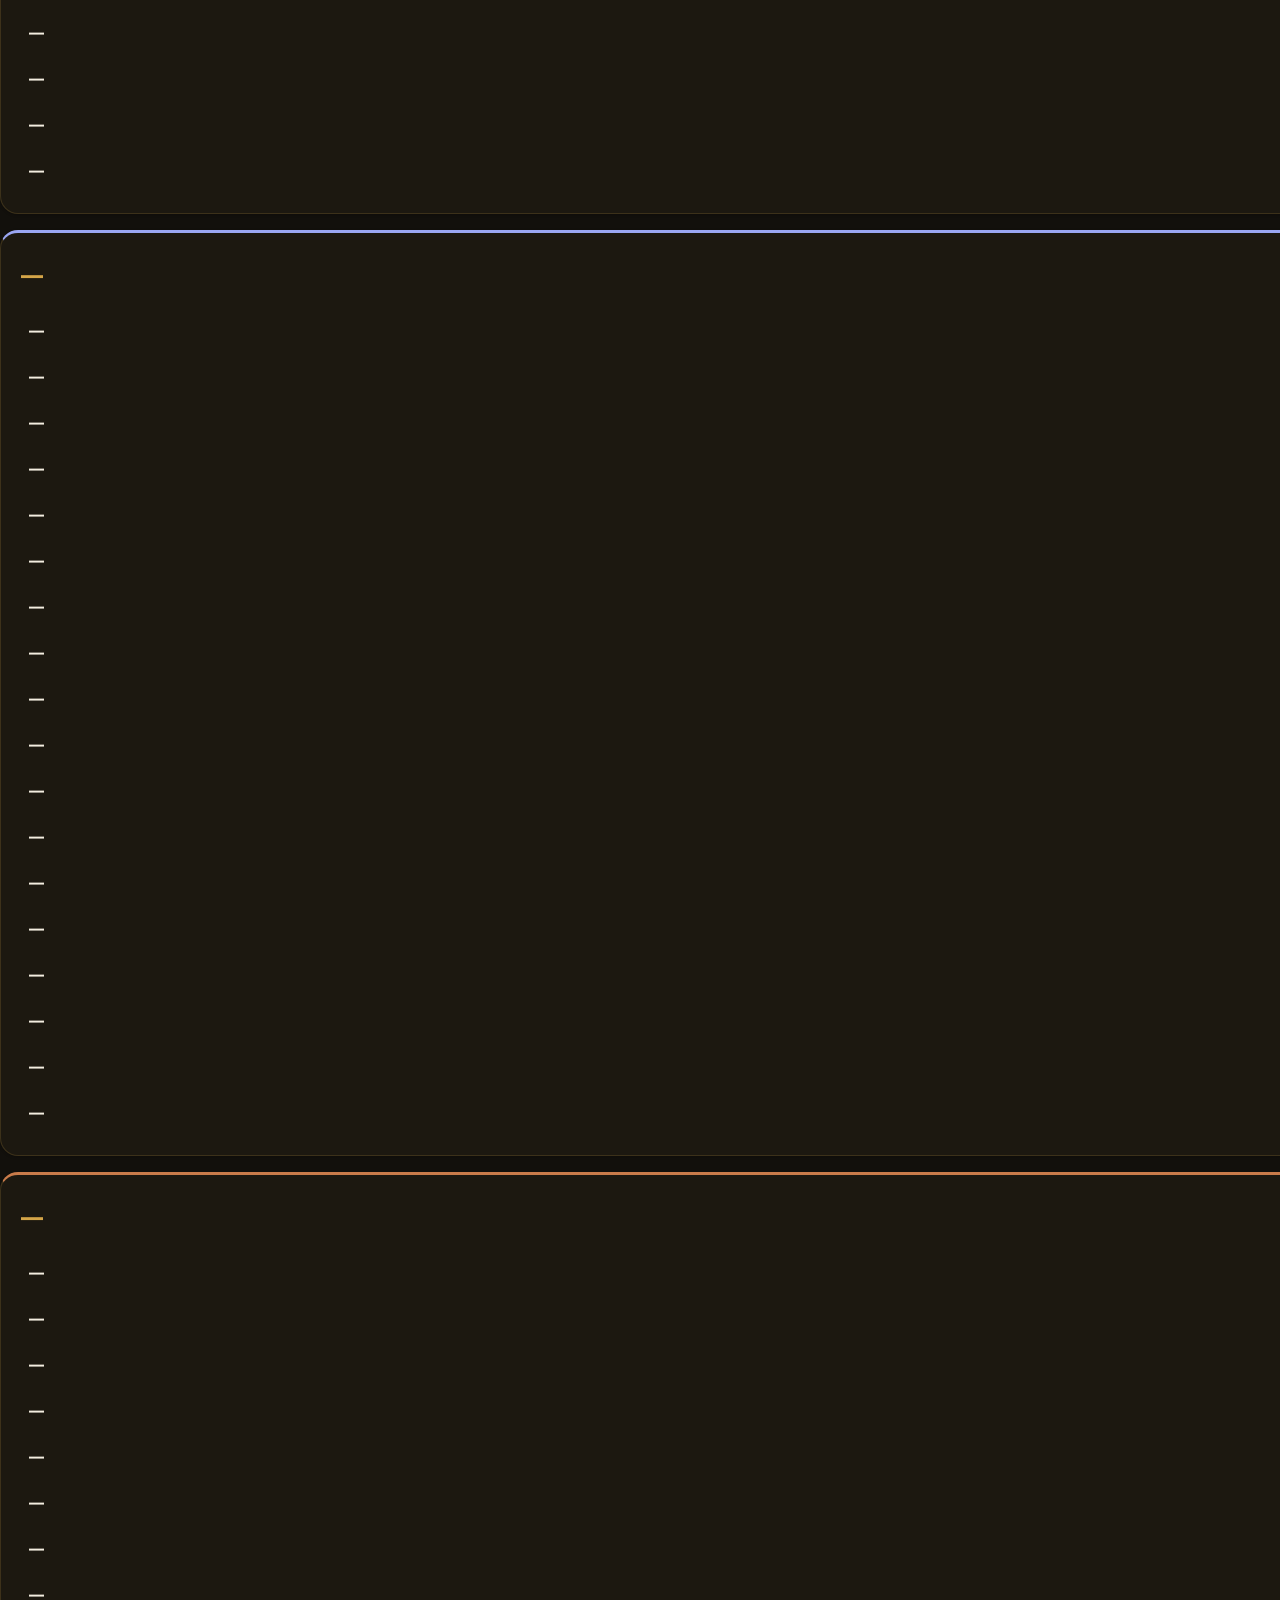
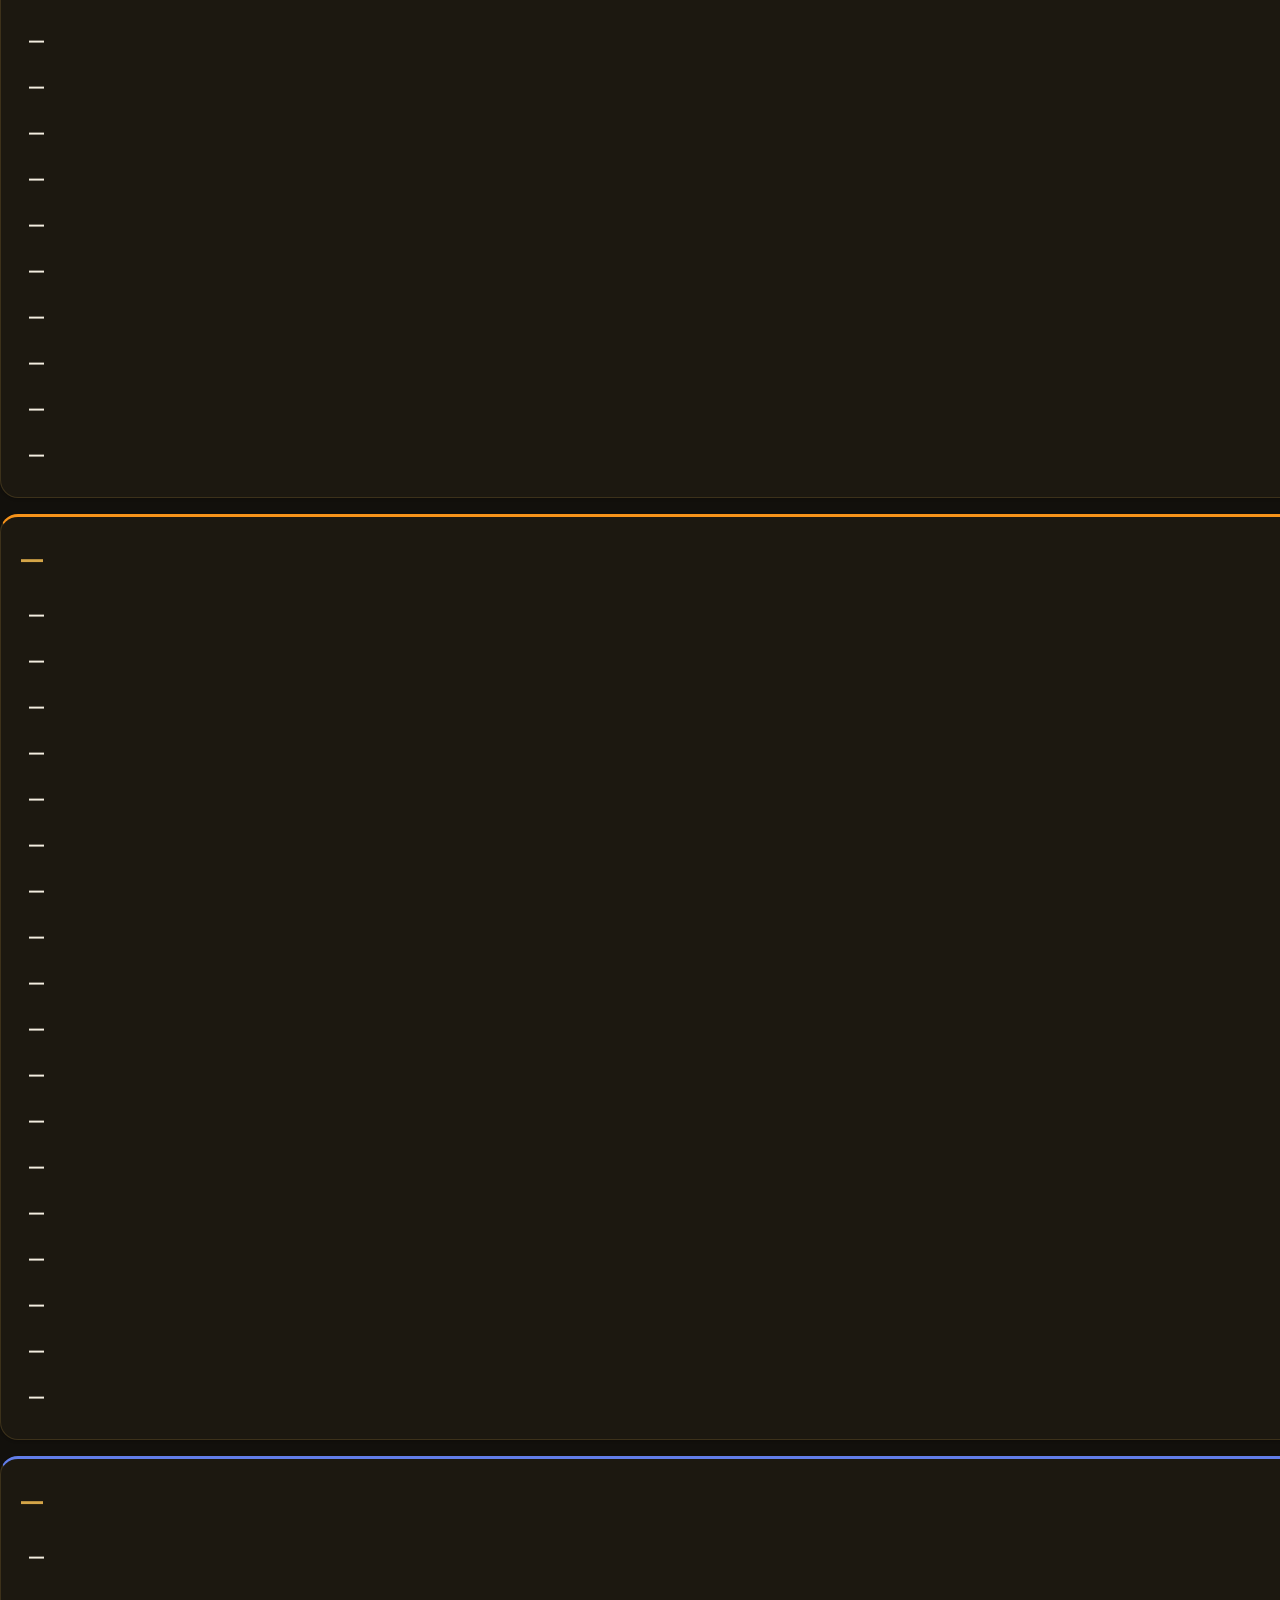
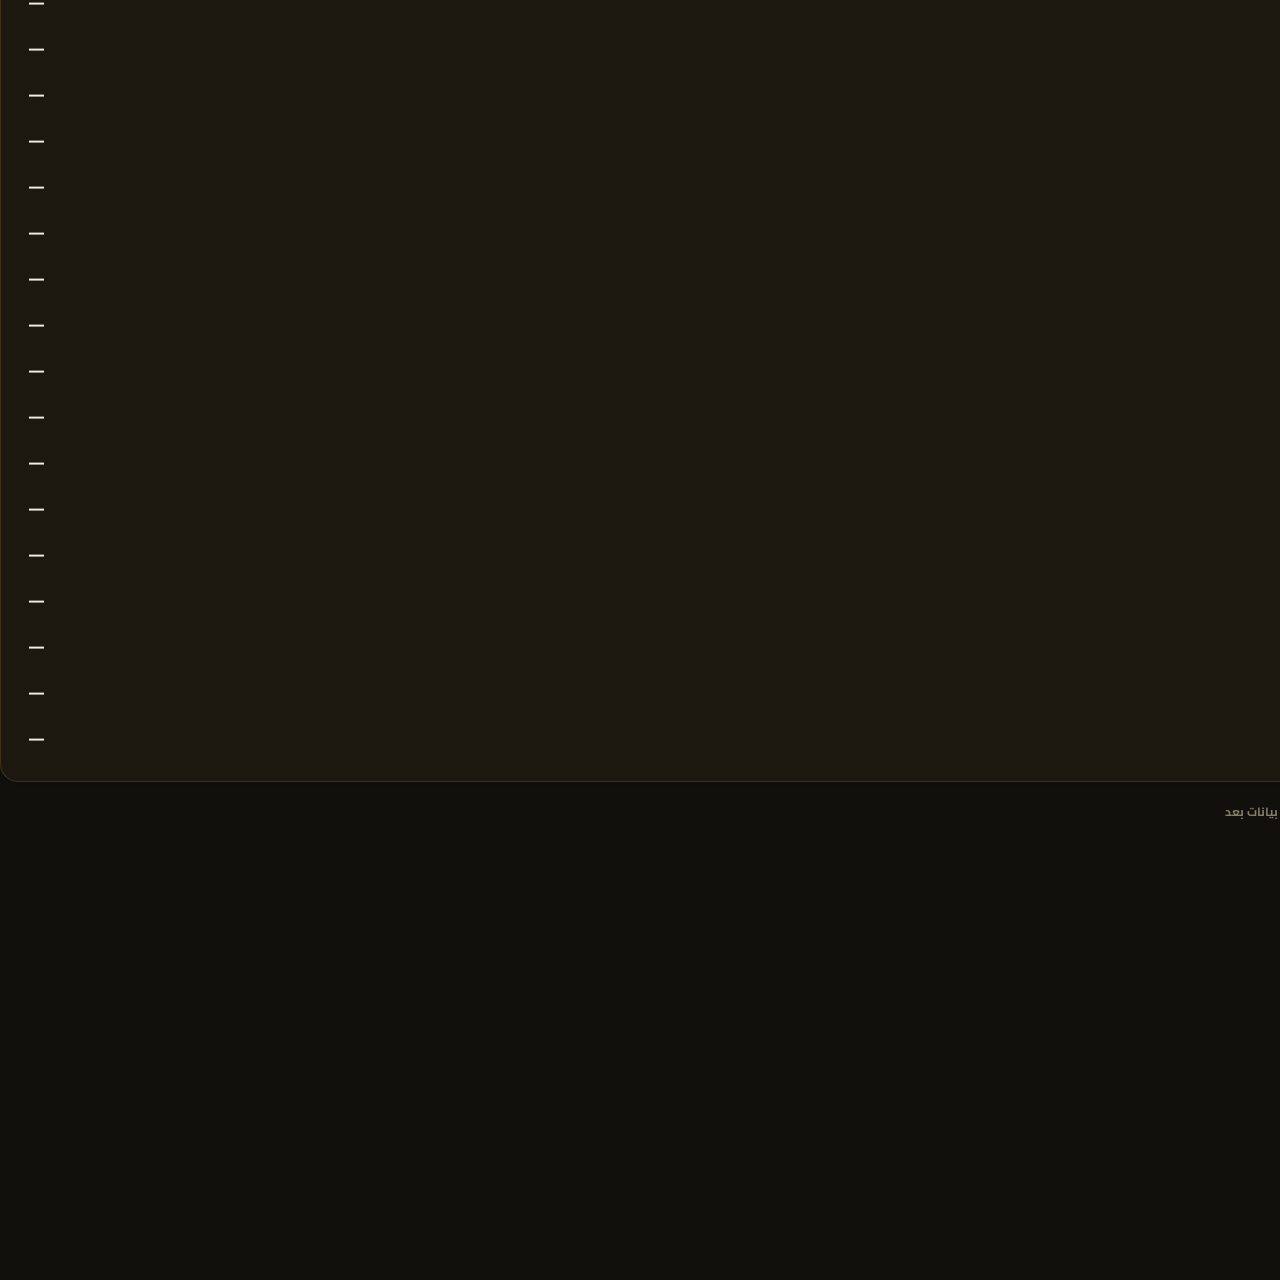
==== commit fb1a8c41: "feat: complete all phases 2-9 — full vanilla SPA - Data layer: api.js (gold-api + Frankfurter + CBE," ====
--- a/index.html
+++ b/index.html
@@ -1,32 +1,40 @@
 <!DOCTYPE html>
-<html lang="ar" dir="rtl">
+<html lang="ar" dir="rtl" data-theme="dark">
 <head>
   <meta charset="UTF-8">
   <meta name="viewport" content="width=device-width, initial-scale=1, viewport-fit=cover">
-  <meta name="description" content="Pricess Money — أسعار لحظية موثوقة للمعادن النفيسة (ذهب، فضة، بلاتين) والعملات العالمية مقابل الدولار، مع حاسبة مجوهرات وتنبيهات أسعار.">
-  <meta name="theme-color" content="#12100C">
+  <meta name="description" content="Pricess Money — أسعار لحظية موثوقة للمعادن النفيسة (ذهب، فضة، بلاتين) والعملات العالمية مقابل الدولار، مع حاسبة مجوهرات وتنبيهات أسعار ومخططات تاريخية.">
+  <meta name="keywords" content="أسعار الذهب, سعر الدولار, سعر الجرم, الذهب اليوم, حاسبة الذهب, أسعار الفضة, دولار, CBE, البنك المركزي, Pricess Money, gold price, live rates, currency converter">
+  <meta name="robots" content="index,follow,max-image-preview:large">
+  <meta name="author" content="Pricess Money">
+  <meta name="theme-color" content="#12100C" id="themeColorMeta">
+  <meta name="color-scheme" content="dark light">
+
   <meta property="og:title" content="Pricess Money — أسعار المعادن والعملات الحية">
-  <meta property="og:description" content="أسعار لحظية للذهب والفضة والعملات، حاسبة مجوهرات، وتنبيهات أسعار — كلها مجانية وفي متصفحك.">
+  <meta property="og:description" content="أسعار لحظية للذهب والفضة والعملات، حاسبة مجوهرات، وتنبيهات أسعار — مجاناً وفي متصفحك.">
   <meta property="og:type" content="website">
+  <meta property="og:site_name" content="Pricess Money">
+  <meta property="og:image" content="assets/icons/icon-512.png">
+  <meta property="og:locale" content="ar_AR">
+  <meta name="twitter:card" content="summary_large_image">
 
   <title>Pricess Money — أسعار المعادن والعملات الحية</title>
+
+  <link rel="manifest" href="manifest.json">
+  <link rel="icon" type="image/png" sizes="32x32" href="assets/icons/icon-32.png">
+  <link rel="icon" type="image/svg+xml" href="assets/logo.svg">
+  <link rel="apple-touch-icon" href="assets/icons/icon-180.png">
 
   <!-- الخطوط: Cairo (عربي) + Inter (أرقام/لاتيني) -->
   <link rel="preconnect" href="https://fonts.googleapis.com">
   <link rel="preconnect" href="https://fonts.gstatic.com" crossorigin>
   <link href="https://fonts.googleapis.com/css2?family=Cairo:wght@400;600;700;800&family=Inter:wght@400;600;700;800&display=swap" rel="stylesheet">
 
-  <link rel="icon" type="image/svg+xml" href="assets/logo.svg">
-  <link rel="icon" type="image/png" sizes="192x192" href="assets/icons/icon-192.png">
-  <link rel="apple-touch-icon" href="assets/icons/apple-touch-icon.png">
-  <link rel="manifest" href="manifest.json">
-  <meta name="apple-mobile-web-app-capable" content="yes">
-  <meta name="apple-mobile-web-app-status-bar-style" content="black-translucent">
-
   <link rel="stylesheet" href="css/tokens.css">
   <link rel="stylesheet" href="css/base.css">
   <link rel="stylesheet" href="css/layout.css">
   <link rel="stylesheet" href="css/components.css">
+  <link rel="stylesheet" href="css/features.css">
 </head>
 <body>
   <a class="skip-link" href="#app" data-i18n="a11y.skip">تخطَّ إلى المحتوى الرئيسي</a>
@@ -34,18 +42,41 @@
   <!-- الشريط العلوي -->
   <header class="topbar">
     <a href="#/home" class="brand" aria-label="Pricess Money" data-i18n-attr="aria-label:app.name">
-      <span class="brand-logo" aria-hidden="true">PM</span>
+      <!-- الشعار: عملة PM ذهبية -->
+      <svg class="brand-logo-svg" width="36" height="36" viewBox="0 0 40 40" aria-hidden="true" focusable="false">
+        <defs>
+          <linearGradient id="lgGold" x1="0" y1="0" x2="1" y2="1">
+            <stop offset="0" stop-color="#F3DC9B"/>
+            <stop offset=".5" stop-color="#D4A548"/>
+            <stop offset="1" stop-color="#A87C2A"/>
+          </linearGradient>
+        </defs>
+        <circle cx="20" cy="20" r="18.4" fill="#14100A"/>
+        <circle cx="20" cy="20" r="17.4" fill="none" stroke="url(#lgGold)" stroke-width="2.6"/>
+        <circle cx="20" cy="20" r="13.6" fill="none" stroke="url(#lgGold)" stroke-width=".9" stroke-dasharray="2.2 2.6" opacity=".85"/>
+        <text x="20" y="25.4" text-anchor="middle" font-family="Inter, Arial, sans-serif" font-weight="800" font-size="12.6" fill="url(#lgGold)" letter-spacing=".4">PM</text>
+        <path d="M31.5 8.2l1 2.1 2.1 1-2.1 1-1 2.1-1-2.1-2.1-1 2.1-1z" fill="#F3DC9B" opacity=".9"/>
+      </svg>
       <span class="brand-text" dir="ltr">
         <span class="brand-name">Pricess Money</span><br>
-        <span class="brand-sub" data-i18n="app.tagline">أسعار المعادن والعملات — لحظة بمحول</span>
+        <span class="brand-sub" data-i18n="app.tagline">أسعار المعادن والعملات — لحظة بلحظة</span>
       </span>
     </a>
+    <div class="topbar-actions">
+      <button type="button" class="btn btn-icon btn-ghost rippleable" id="themeToggle"
+              aria-label="تبديل المظهر" data-i18n-attr="aria-label:a11y.themeToggle" title="المظهر">
+        <svg width="18" height="18" viewBox="0 0 24 24" fill="none" stroke="currentColor" stroke-width="1.8" stroke-linecap="round" aria-hidden="true">
+          <circle cx="12" cy="12" r="4.4"/>
+          <path d="M12 2.5v2.6m0 13.8v2.6M4.3 4.3l1.9 1.9m11.6 11.6 1.9 1.9M2.5 12h2.6m13.8 0h2.6M4.3 19.7l1.9-1.9M17.8 6.2l1.9-1.9"/>
+        </svg>
+      </button>
+    </div>
   </header>
 
   <!-- المحتوى المتغير -->
   <main id="app" aria-live="off"></main>
 
-  <!-- التنقل: Bottom bar (موبايل) / Sidebar (ديسكتوب) — نفسه عبر layout.css -->
+  <!-- التنقل: Bottom bar (موبايل) / Sidebar (ديسكتوب) -->
   <nav id="navbar" aria-label="التنقل الرئيسي" data-i18n-attr="aria-label:a11y.nav">
     <ul class="nav-list">
       <li>
@@ -92,14 +123,51 @@
     </ul>
   </nav>
 
-  <!-- حاوية Toasts (تفعّل من P6) -->
+  <!-- حاوية Toasts -->
   <div class="toast-wrap" role="status" aria-live="polite" id="toasts"></div>
 
+  <!-- Footer قابل للزحف: محتوى SEO ثابت لمحركات البحث وأدوات الذكاء الاصطناعي -->
+  <footer class="site-footer" id="siteFooter">
+    <h2>Pricess Money — منصة أسعار المعادن النفيسة والعملات</h2>
+    <p>
+      Pricess Money منصة ويب مجانية (قابلة للتثبيت كتطبيق PWA) تعرض أسعاراً لحظية تُحدَّث كل 30 ثانية لـ:
+      <strong>الذهب</strong> (سعر الأونصة والجرام بجميع العيارات: 24، 22، 21، 18)،
+      <strong>الفضة، البلاتين، البالاديوم والنحاس</strong>،
+      وأسعار <strong>بيتكوين والإيثيريوم</strong>، بالإضافة إلى
+      <strong>أكثر من 40 عملة عالمية وعربية</strong> مقابل الدولار (جنيه مصري، ريال سعودي، درهم إماراتي، دينار كويتي، درهم مغربي، دينار جزائري، تونسي، ليبي، أردني، وعملات كبرى العالم).
+      مقارنة <strong>سعر البنك المركزي المصري الرسمي</strong> بسعر السوق الحي مع تلوين الانحراف.
+    </p>
+    <h3>الأدوات المتاحة:</h3>
+    <ul>
+      <li>الرئيسية: شريط أسعار الصرف وبطاقات المعادن بتحويل الجرم لكل عملة.</li>
+      <li>المحوّل: تحويل فوري من أي معدن أو عملة إلى كل العملات الظاهرة.</li>
+      <li>حاسبة المجوهرات: وزن + عيار + مصنعية + ضريبة القيمة المضافة 14% + خصم المبشَّت بسعر السوق.</li>
+      <li>تنبيهات الأسعار: إشعار فوري عند بلوغ سعر الجرم المستهدف فوق أو تحت.</li>
+      <li>المخططات التاريخية: تقوس تفاعلي لفترات أسبوع حتى أقصى سجل متاح.</li>
+      <li>آلة الزمن: قيمة قطعة ذهب بين 2015 واليوم مع نسبة النمو.</li>
+      <li>أسعار البنك المركزي: جدول رسمي مقابل السوق مع الفرق والفرق النسبي.</li>
+    </ul>
+    <p>
+      المصادر: <a href="https://api.gold-api.com" rel="noopener" target="_blank" dir="ltr">gold-api.com</a>
+      للمعادن، و<a href="https://frankfurter.dev" rel="noopener" target="_blank" dir="ltr">Frankfurter</a>
+      للعملات وأسعار البنك المركزي المصري. جميع البيانات إرشادية للتوضيح، ومشاهدة أسعار الشراء النهائية تكون من مصادر التداول الرسمية.
+      يدعم الموقع العربية RTL والإنجليزية بالكامل، ويعمل أوفلاين بآخر أسعار متاحة.
+    </p>
+  </footer>
+
+  <noscript>
+    <p style="padding:24px;text-align:center">
+      لتفعيل الأسعار اللحظية الحية يلزم تشغيل JavaScript في المتصفح. المحتوى أعلاه ثابت ويُقرأ لمحركات البحث.
+    </p>
+  </noscript>
+
   <script type="module" src="js/main.js"></script>
-  <noscript>
-    <div style="padding:24px;text-align:center;font-family:sans-serif">
-      ⚠️ JavaScript مطلوب لعرض الأسعار الحية — Pricess Money
-    </div>
-  </noscript>
+
+  <!-- زر الثيم السريع: يربط بعد تحميل store (vanilla — بلا inline handlers) -->
+  <script type="module">
+    import * as store from './js/store.js';
+    const btn = document.getElementById('themeToggle');
+    btn?.addEventListener('click', () => store.cycleTheme());
+  </script>
 </body>
 </html>
--- a/css/features.css
+++ b/css/features.css
@@ -0,0 +1,638 @@
+/**
+ * features.css — كل مكونات وواجهات المراحل 3-8 + تفاعلات UI احترافية
+ * تبني على tokens.css. كل الاتجاهات logical-properties تلقائياً مع RTL/LTR.
+ */
+
+/* ============================================================
+   عناصر عامة تفاعلية
+============================================================ */
+.btn {
+  display: inline-flex;
+  align-items: center;
+  gap: var(--sp-2);
+  min-height: 44px;
+  padding: var(--sp-2) var(--sp-4);
+  border: 1px solid var(--border);
+  border-radius: var(--r-sm);
+  background: var(--surface-2);
+  color: var(--text);
+  font-weight: 700;
+  font-size: 14px;
+  transition: transform var(--dur-fast) var(--ease), background var(--dur-fast) var(--ease),
+              border-color var(--dur-fast) var(--ease), box-shadow var(--dur) var(--ease);
+}
+.btn:hover { background: var(--gold-dim); border-color: var(--border-strong); }
+.btn:active { transform: scale(.97); }
+
+.btn-gold {
+  background: linear-gradient(135deg, var(--gold-strong), var(--gold));
+  color: #14100A;
+  border-color: transparent;
+  box-shadow: 0 4px 14px rgba(212,165,72,.25);
+}
+.btn-gold:hover { filter: brightness(1.07); box-shadow: 0 6px 20px rgba(212,165,72,.35); }
+
+.btn-ghost { background: transparent; }
+.btn-sm { min-height: 38px; padding: var(--sp-1) var(--sp-3); font-size: 13px; }
+.btn-icon { min-height: 44px; min-width: 44px; display: grid; place-items: center; padding: 0; }
+.btn-danger-ghost { color: var(--danger); }
+.btn-danger-ghost:hover { background: rgba(229,72,77,.12); border-color: rgba(229,72,77,.4); }
+
+/* Ripple */
+.rippleable { position: relative; overflow: hidden; }
+.ripple {
+  position: absolute;
+  border-radius: 50%;
+  background: currentColor;
+  opacity: .16;
+  transform: scale(0);
+  animation: rip .55s var(--ease) forwards;
+  pointer-events: none;
+}
+@keyframes rip { to { transform: scale(2.6); opacity: 0; } }
+
+/* Segmented control */
+.segmented {
+  display: inline-flex;
+  gap: 2px;
+  padding: 3px;
+  background: var(--surface-2);
+  border: 1px solid var(--border);
+  border-radius: var(--r-full);
+}
+.seg-btn {
+  min-height: 40px;
+  padding: var(--sp-2) var(--sp-4);
+  border: 0;
+  border-radius: var(--r-full);
+  background: transparent;
+  color: var(--text-dim);
+  font-weight: 700;
+  font-size: 13.5px;
+  display: inline-flex;
+  align-items: center;
+  gap: var(--sp-2);
+  transition: color var(--dur-fast) var(--ease), background var(--dur-fast) var(--ease);
+  white-space: nowrap;
+}
+.seg-btn:hover { color: var(--text); }
+.seg-btn.active { background: var(--gold); color: #14100A; }
+
+/* Switch */
+.switch { position: relative; display: inline-flex; align-items: center; min-height: 44px; cursor: pointer; }
+.switch input { position: absolute; opacity: 0; width: 100%; height: 100%; margin: 0; cursor: pointer; }
+.switch .slider {
+  width: 52px; height: 30px;
+  border-radius: var(--r-full);
+  background: var(--surface-2);
+  border: 1px solid var(--border-strong);
+  position: relative;
+  transition: background var(--dur) var(--ease);
+  pointer-events: none;
+}
+.switch .slider::before {
+  content: '';
+  position: absolute;
+  inset-block-start: 3px;
+  inset-inline-start: 3px;
+  width: 22px; height: 22px;
+  border-radius: 50%;
+  background: var(--text-dim);
+  transition: transform var(--dur) var(--ease), background var(--dur) var(--ease);
+}
+.switch input:checked + .slider { background: var(--gold); border-color: var(--gold); }
+.switch input:checked + .slider::before {
+  transform: translateX(22px);
+  background: #14100A;
+}
+[dir="ltr"] .switch input:checked + .slider::before { transform: translateX(22px); }
+.switch.sm { min-height: 36px; }
+.switch.sm .slider { width: 44px; height: 26px; }
+.switch.sm input:checked + .slider::before { transform: translateX(18px); }
+.switch input:focus-visible + .slider { outline: 2px solid var(--gold); outline-offset: 2px; }
+
+/* Fields */
+.field { display: grid; gap: var(--sp-2); min-width: 0; }
+.label { font-weight: 700; font-size: 13px; color: var(--text-dim); }
+.label.strong { color: var(--text); font-size: 15px; }
+.input, .select {
+  min-height: 46px;
+  width: 100%;
+  padding: var(--sp-2) var(--sp-3);
+  background: var(--surface-2);
+  border: 1px solid var(--border);
+  border-radius: var(--r-md);
+  color: var(--text);
+  font: inherit;
+  font-size: 15px;
+  transition: border-color var(--dur-fast) var(--ease), box-shadow var(--dur) var(--ease);
+}
+.select {
+  appearance: none;
+  padding-inline-end: var(--sp-6);
+  background-image: linear-gradient(45deg, transparent 50%, var(--text-dim) 50%), linear-gradient(135deg, var(--text-dim) 50%, transparent 50%);
+  background-position: calc(0% + 14px) 55%, calc(0% + 19px) 55%;
+  background-size: 5px 5px;
+  background-repeat: no-repeat;
+}
+[dir="ltr"] .select {
+  background-position: calc(100% - 19px) 55%, calc(100% - 14px) 55%;
+}
+.input:focus, .select:focus {
+  outline: none;
+  border-color: var(--gold);
+  box-shadow: 0 0 0 3px var(--gold-dim);
+}
+.input.type-number::-webkit-outer-spin-button { opacity: 1; }
+
+.hint { color: var(--text-dim); font-size: 12.5px; margin: 0; }
+.two-col { display: grid; grid-template-columns: 1fr 1fr; gap: var(--sp-4); }
+@media (max-width: 480px) { .two-col { grid-template-columns: 1fr; } }
+
+.sec-title { font-size: 15px; font-weight: 800; color: var(--text-dim); letter-spacing: .2px; }
+.sec-title-row { display: flex; align-items: baseline; justify-content: space-between; gap: var(--sp-3); flex-wrap: wrap; }
+
+/* Chips */
+.chips { display: flex; flex-wrap: wrap; gap: var(--sp-2); }
+.chip {
+  display: inline-flex;
+  align-items: center;
+  gap: var(--sp-2);
+  min-height: 44px;
+  padding: var(--sp-2) var(--sp-3);
+  background: var(--surface-2);
+  border: 1px solid var(--border);
+  border-radius: var(--r-full);
+  color: var(--text);
+  font-weight: 700;
+  font-size: 13.5px;
+  transition: border-color var(--dur-fast) var(--ease), background var(--dur-fast) var(--ease), transform var(--dur-fast) var(--ease);
+}
+.chip:hover { border-color: var(--gold); }
+.chip:active { transform: scale(.96); }
+.chip.active {
+  background: var(--gold-dim);
+  border-color: var(--gold);
+  color: var(--text);
+  box-shadow: inset 0 0 0 1px var(--gold);
+}
+.chip .chip-flag { font-size: 15px; }
+.chip.f-chip { min-height: 36px; padding: var(--sp-1) var(--sp-3); color: var(--text-dim); }
+.chip.f-chip.active { color: var(--text); }
+
+/* Empty state + skeleton rows */
+.empty-state {
+  display: grid;
+  gap: var(--sp-2);
+  justify-items: center;
+  text-align: center;
+  padding-block: var(--sp-10);
+  color: var(--text-dim);
+}
+.es-icon {
+  width: 62px; height: 62px;
+  border-radius: 50%;
+  display: grid; place-items: center;
+  font-size: 26px;
+  background: var(--gold-dim);
+  border: 1px dashed var(--border-strong);
+}
+.skeletons { display: grid; gap: var(--sp-3); }
+
+/* ============================================================
+   الرئيسية (Phase 3)
+============================================================ */
+.home-head { display: flex; align-items: flex-start; justify-content: space-between; gap: var(--sp-3); flex-wrap: wrap; }
+.home-status { display: flex; align-items: center; gap: var(--sp-2); }
+
+.live-badge {
+  display: inline-flex;
+  align-items: center;
+  gap: 7px;
+  padding: 5px 12px;
+  border-radius: var(--r-full);
+  font-size: 12px;
+  font-weight: 800;
+  color: var(--success);
+  background: rgba(53,196,130,.12);
+  border: 1px solid rgba(53,196,130,.35);
+}
+.live-badge .dot {
+  width: 8px; height: 8px;
+  border-radius: 50%;
+  background: var(--success);
+  animation: pulse 2s infinite;
+}
+@keyframes pulse {
+  0% { box-shadow: 0 0 0 0 rgba(53,196,130,.5); }
+  70% { box-shadow: 0 0 0 7px rgba(53,196,130,0); }
+  100% { box-shadow: 0 0 0 0 rgba(53,196,130,0); }
+}
+.live-badge.offline { color: var(--text-dim); background: var(--surface-2); border-color: var(--border); }
+.live-badge.offline .dot { background: var(--text-faint); animation: none; }
+
+.latency-chip {
+  padding: 5px 11px;
+  border-radius: var(--r-full);
+  font-size: 12.5px;
+  font-weight: 700;
+  font-family: var(--font-latin);
+  background: var(--surface-2);
+  border: 1px solid var(--border);
+  color: var(--text-dim);
+  transition: background var(--dur) var(--ease), color var(--dur) var(--ease);
+}
+.latency-chip.ok { color: var(--success); background: rgba(53,196,130,.10); border-color: rgba(53,196,130,.3); }
+.latency-chip.warn { color: var(--warning); background: rgba(240,169,59,.10); border-color: rgba(240,169,59,.3); }
+.latency-chip.bad { color: var(--danger); background: rgba(229,72,77,.10); border-color: rgba(229,72,77,.3); }
+
+/* شريط الفوركس */
+.fx-strip {
+  display: flex;
+  gap: var(--sp-3);
+  overflow-x: auto;
+  scroll-snap-type: x proximity;
+  padding: var(--sp-1) 2px var(--sp-3);
+  scrollbar-width: thin;
+  scrollbar-color: var(--gold-deep) transparent;
+}
+.fx-strip::-webkit-scrollbar { height: 5px; }
+.fx-strip::-webkit-scrollbar-thumb { background: var(--gold-deep); border-radius: 99px; }
+.fx-tile {
+  scroll-snap-align: start;
+  flex: 0 0 auto;
+  min-width: 138px;
+  display: grid;
+  gap: 6px;
+  padding: var(--sp-3) var(--sp-4);
+  background: var(--surface);
+  border: 1px solid var(--border);
+  border-radius: var(--r-md);
+  color: var(--text);
+  text-align: start;
+  transition: transform var(--dur-fast) var(--ease), border-color var(--dur-fast) var(--ease), background var(--dur-fast) var(--ease);
+}
+.fx-tile:hover { border-color: var(--border-strong); background: var(--surface-2); transform: translateY(-2px); }
+.fx-tile:active { transform: scale(.97); }
+.fx-line { display: inline-flex; align-items: center; gap: 9px; }
+.fx-from { font-size: 12px; font-weight: 700; color: var(--text-dim); }
+.fx-to { font-size: 12.5px; font-weight: 800; display: inline-flex; gap: 5px; align-items: center; }
+.fx-arrow { color: var(--gold); font-weight: 800; }
+.fx-value { font-size: 19px; font-weight: 800; font-family: var(--font-latin); }
+.fx-strip .skeleton.fx-tile { min-height: 74px; }
+
+/* بطاقات المعادن */
+.assets { display: grid; gap: var(--sp-4); }
+.metal-card {
+  border-block-start: 3px solid var(--mc, var(--gold));
+  transition: transform var(--dur) var(--ease), box-shadow var(--dur) var(--ease), border-color var(--dur) var(--ease);
+}
+.metal-card:hover { transform: translateY(-3px); box-shadow: var(--shadow-gold); }
+
+.mc-head { display: flex; align-items: center; gap: var(--sp-3); flex-wrap: wrap; }
+.mc-icon {
+  width: 44px; height: 44px;
+  display: grid; place-items: center;
+  font-size: 22px;
+  border-radius: var(--r-md);
+  background: color-mix(in srgb, var(--mc) 14%, transparent);
+}
+.mc-name h3 { font-size: 16.5px; font-weight: 800; }
+.mc-name small { color: var(--text-faint); font-weight: 700; }
+.mc-oz { margin-inline-start: auto; text-align: end; }
+.mc-oz-val { font-size: 22px; font-weight: 800; color: var(--gold); font-family: var(--font-latin); }
+.mc-oz small { display: block; color: var(--text-faint); font-size: 11px; font-weight: 700; }
+
+/* جدول الجرم */
+.gram-table { display: grid; gap: 2px; margin-block-start: var(--sp-3); }
+.g-row {
+  display: grid;
+  grid-template-columns: 78px 1fr auto;
+  align-items: center;
+  gap: var(--sp-3);
+  min-height: 44px;
+  padding: 1px var(--sp-2);
+  border: 0;
+  border-radius: var(--r-sm);
+  background: transparent;
+  color: var(--text);
+  font: inherit;
+  text-align: start;
+  cursor: pointer;
+  transition: background var(--dur-fast) var(--ease);
+}
+.g-row:hover { background: var(--surface-2); }
+.g-cur { font-weight: 800; font-size: 13px; }
+.g-val { font-weight: 800; font-family: var(--font-latin); }
+.g-row .g-val { justify-self: end; }
+
+/* عيارات الذهب */
+.karat-box {
+  margin-block-start: var(--sp-3);
+  padding: var(--sp-3);
+  background: var(--gold-dim);
+  border: 1px solid var(--gold-dim);
+  border-radius: var(--r-md);
+}
+.kb-head { font-weight: 800; font-size: 13.5px; color: var(--gold); margin-block-end: var(--sp-2); }
+.kb-row.k-head {
+  display: grid;
+  grid-template-columns: 1fr auto;
+  color: var(--text-faint);
+  font-size: 11.5px;
+  font-weight: 700;
+  pointer-events: none;
+  cursor: default;
+}
+.kb-body .g-row { min-height: 42px; }
+.k-badge { font-weight: 800; font-size: 13px; display: flex; gap: 6px; align-items: baseline; }
+.k-badge small { color: var(--text-faint); font-weight: 600; }
+
+.last-update { text-align: center; color: var(--text-faint); font-size: 12px; margin: 0; }
+
+/* وميض تغيّر السعر */
+.tick-up { animation: tickUp .6s var(--ease); }
+.tick-down { animation: tickDown .6s var(--ease); }
+@keyframes tickUp { 0% { color: var(--success); } 100% { color: inherit; } }
+@keyframes tickDown { 0% { color: var(--danger); } 100% { color: inherit; } }
+
+/* ============================================================
+   المحوّل + المجوهرات (Phase 5)
+============================================================ */
+.conv-card, .jw-card, .al-create, .ch-card, .tm-card, .cbe-card {
+  display: grid;
+  gap: var(--sp-4);
+}
+.usd-pill {
+  display: flex;
+  align-items: center;
+  justify-content: space-between;
+  gap: var(--sp-3);
+  padding: var(--sp-3) var(--sp-4);
+  background: var(--gold-dim);
+  border: 1px dashed var(--border-strong);
+  border-radius: var(--r-md);
+}
+.usd-pill small { color: var(--text-dim); font-weight: 700; font-family: var(--font-ar); }
+.usd-pill span { font-weight: 800; color: var(--gold); }
+
+.quick-row .chip { min-height: 40px; }
+
+.r-rows { display: grid; gap: 2px; }
+.r-row {
+  display: grid;
+  grid-template-columns: 84px 1fr auto;
+  align-items: center;
+  gap: var(--sp-3);
+  min-height: 46px;
+  padding: var(--sp-1) var(--sp-2);
+  border: 0;
+  border-radius: var(--r-sm);
+  background: transparent;
+  color: inherit;
+  font: inherit;
+  cursor: pointer;
+  text-align: start;
+  transition: background var(--dur-fast) var(--ease);
+}
+.r-row:hover { background: var(--surface-2); }
+.r-cur { font-weight: 800; font-size: 13px; }
+.r-name { font-size: 12.5px; overflow: hidden; text-overflow: ellipsis; white-space: nowrap; }
+.r-val { font-weight: 800; font-family: var(--font-latin); }
+
+/* المجوهرات */
+.jw-old {
+  border: 1px dashed var(--border);
+  border-radius: var(--r-md);
+  padding: var(--sp-3);
+  opacity: .55;
+  transition: opacity var(--dur) var(--ease), border-color var(--dur) var(--ease);
+}
+.jw-old.enabled { opacity: 1; border-color: var(--gold-dim); }
+.jw-old-head { display: flex; align-items: center; justify-content: space-between; gap: var(--sp-3); }
+.jw-result .bp-row {
+  display: flex;
+  justify-content: space-between;
+  align-items: baseline;
+  gap: var(--sp-4);
+  padding: var(--sp-2) 0;
+  border-block-end: 1px dashed var(--border);
+}
+.bp-label { font-weight: 700; color: var(--text-dim); }
+.bp-val { font-weight: 800; font-family: var(--font-latin); }
+.bp-row.negative .bp-val { color: var(--success); }
+.bp-total-row {
+  display: flex;
+  justify-content: space-between;
+  align-items: center;
+  gap: var(--sp-4);
+  padding: var(--sp-3) var(--sp-2) 0;
+}
+.bp-total { font-size: 24px !important; color: var(--gold); }
+
+/* ============================================================
+   التنبيهات (Phase 6)
+============================================================ */
+.al-rows { display: grid; gap: var(--sp-3); }
+.al-row { display: flex; align-items: center; gap: var(--sp-4); padding: var(--sp-4); }
+.al-row.paused { opacity: .55; }
+.al-row.fired { border-color: rgba(53,196,130,.5); }
+.al-main { flex: 1; display: grid; gap: 6px; min-width: 0; }
+.al-title { display: flex; align-items: center; gap: var(--sp-2); flex-wrap: wrap; }
+.al-name { font-weight: 800; font-size: 14.5px; }
+.al-dir { color: var(--gold); font-weight: 800; font-size: 13.5px; display: inline-flex; gap: 6px; }
+.al-fired-badge {
+  font-size: 11px;
+  font-weight: 800;
+  padding: 3px 9px;
+  border-radius: var(--r-full);
+  color: var(--success);
+  background: rgba(53,196,130,.12);
+  border: 1px solid rgba(53,196,130,.4);
+}
+.al-nums { display: flex; gap: 8px; font-size: 12.5px; color: var(--text-dim); flex-wrap: wrap; }
+.al-actions { display: grid; gap: var(--sp-2); justify-items: end; }
+
+.progress {
+  height: 6px;
+  border-radius: var(--r-full);
+  background: var(--surface-2);
+  overflow: hidden;
+  position: relative;
+}
+.progress-fill {
+  position: absolute;
+  inset-block: 0;
+  inset-inline-start: 0;
+  border-radius: var(--r-full);
+  background: linear-gradient(90deg, var(--gold-deep), var(--gold), var(--success));
+  transition: width var(--dur-slow) var(--ease);
+}
+
+/* Toasts — حركة دخول/خروج */
+.toast-wrap { display: grid; justify-items: center; gap: var(--sp-2); z-index: 300; }
+.toast {
+  transform: translateY(14px);
+  opacity: 0;
+  transition: transform var(--dur) var(--ease), opacity var(--dur) var(--ease);
+}
+.toast.in { transform: translateY(0); opacity: 1; }
+.toast.out { transform: translateY(-10px); opacity: 0; }
+.toast-icon { font-weight: 800; }
+.toast.kind-success { border-inline-start-color: var(--success); }
+.toast.kind-warn { border-inline-start-color: var(--warning); }
+
+/* ============================================================
+   المخططات (Phase 7)
+============================================================ */
+.chart-wrap { display: grid; gap: var(--sp-3); }
+.chart-stats { display: flex; gap: var(--sp-2); flex-wrap: wrap; }
+.stat-chip {
+  display: inline-flex;
+  align-items: center;
+  gap: 5px;
+  padding: 5px 11px;
+  border-radius: var(--r-full);
+  font-size: 12.5px;
+  font-weight: 700;
+  background: var(--surface-2);
+  border: 1px solid var(--border);
+}
+.stat-chip.up { color: var(--success); border-color: rgba(53,196,130,.35); }
+.stat-chip.down { color: var(--danger); border-color: rgba(229,72,77,.35); }
+.svg-box { position: relative; min-height: 240px; }
+.chart-svg { width: 100%; height: auto; display: block; }
+.chart-svg .ch-tick { fill: var(--text-faint); font-size: 10.5px; font-family: var(--font-latin); }
+.chart-svg .ch-dot-last { animation: chPulse 2s infinite; }
+@keyframes chPulse {
+  0% { r: 4.5; opacity: 1; }
+  50% { r: 6; opacity: .75; }
+  100% { r: 4.5; opacity: 1; }
+}
+.chart-tip {
+  position: absolute;
+  padding: 6px 12px;
+  background: var(--surface-2);
+  border: 1px solid var(--border-strong);
+  border-radius: var(--r-sm);
+  font-size: 12.5px;
+  font-weight: 800;
+  pointer-events: none;
+  box-shadow: var(--shadow-md);
+  white-space: nowrap;
+  z-index: 5;
+}
+.chart-tip[hidden] { display: none; }
+
+/* ============================================================
+   آلة الزمن (Phase 7.2)
+============================================================ */
+.tm-cards { display: grid; grid-template-columns: 1fr 1fr; gap: var(--sp-4); }
+@media (max-width: 560px) { .tm-cards { grid-template-columns: 1fr; } }
+.tm-card-v { position: relative; display: grid; gap: var(--sp-1); text-align: center; padding-block: var(--sp-5); }
+.tm-year {
+  position: absolute;
+  inset-block-start: -12px;
+  font-weight: 800;
+  font-size: 11px;
+  padding: 3px 10px;
+  border-radius: var(--r-full);
+  background: var(--gold);
+  color: #14100A;
+}
+.tm-card-v .label { font-size: 12.5px; }
+.tm-value { font-size: 23px; font-weight: 800; color: var(--text); font-family: var(--font-latin); }
+.tm-gram { color: var(--text-dim); font-size: 12px; }
+.tm-growth-wrap {
+  display: flex;
+  align-items: center;
+  justify-content: center;
+  gap: var(--sp-3);
+  padding: var(--sp-4);
+  background: var(--gold-dim);
+  border-radius: var(--r-lg);
+  margin-block-start: 0;
+}
+.tm-growth-label { font-weight: 700; color: var(--text-dim); }
+.tm-growth { font-size: 24px; font-weight: 800; font-family: var(--font-latin); }
+.tm-growth.up { color: var(--success); }
+.tm-growth.down { color: var(--danger); }
+
+/* ============================================================
+   CBE (Phase 8)
+============================================================ */
+.cbe-caption { color: var(--text-dim); font-size: 12.5px; }
+.t-wrap { display: grid; gap: 2px; min-width: 0; }
+.t-row {
+  display: grid;
+  grid-template-columns: minmax(120px, 1.4fr) 1fr 1fr .9fr .9fr;
+  gap: var(--sp-2);
+  align-items: center;
+  padding: var(--sp-2) var(--sp-2);
+  border-radius: var(--r-sm);
+}
+.t-row.t-head {
+  font-size: 11.5px;
+  font-weight: 800;
+  color: var(--text-faint);
+  border-block-end: 1px solid var(--border);
+  pointer-events: none;
+}
+.t-row:not(.t-head):hover { background: var(--surface-2); }
+.t-cell { min-width: 0; text-align: start; }
+.t-cell:nth-child(n+2) { text-align: end; }
+.t-cur { display: grid; grid-template-columns: auto 1fr; gap: 8px; align-items: baseline; }
+.t-name { font-size: 11.5px; overflow: hidden; text-overflow: ellipsis; white-space: nowrap; }
+.badge-diff { font-weight: 800; }
+.badge-diff.ok { color: var(--success); }
+.badge-diff.warn { color: var(--warning); }
+.badge-diff.bad { color: var(--danger); }
+@media (max-width: 560px) {
+  .t-row { grid-template-columns: minmax(96px, 1.3fr) 1fr 1fr; }
+  .t-cell:nth-child(n+4) { display: none; }
+}
+
+/* ============================================================
+   المزيد + Footer SEO
+============================================================ */
+.link-list { display: grid; gap: var(--sp-3); }
+.link-item {
+  display: flex;
+  align-items: center;
+  gap: var(--sp-4);
+  padding: var(--sp-4);
+  background: var(--surface);
+  border: 1px solid var(--border);
+  border-radius: var(--r-md);
+  font-weight: 700;
+  transition: transform var(--dur-fast) var(--ease), border-color var(--dur-fast) var(--ease), background var(--dur-fast) var(--ease), box-shadow var(--dur) var(--ease);
+}
+.link-item:hover {
+  border-color: var(--border-strong);
+  background: var(--surface-2);
+  transform: translateX(0) translateY(-2px);
+  box-shadow: var(--shadow-gold);
+}
+[dir="rtl"] .link-item:hover { transform: translateY(-2px); }
+.li-icon {
+  width: 42px; height: 42px;
+  display: grid; place-items: center;
+  font-size: 19px;
+  border-radius: var(--r-sm);
+  background: var(--gold-dim);
+}
+.li-arrow { margin-inline-start: auto; color: var(--text-faint); font-weight: 800; }
+
+.site-footer {
+  max-width: var(--content-max);
+  margin-inline: auto;
+  padding: var(--sp-8) var(--sp-6) calc(var(--navbar-h) + var(--sp-8));
+  color: var(--text-faint);
+  font-size: 12.5px;
+  line-height: 1.8;
+}
+.site-footer h2 { color: var(--text-dim); font-size: 13px; margin-block: var(--sp-3) var(--sp-2); }
+.site-footer ul { margin: 0; padding-inline-start: 18px; }
+@media (min-width: 1024px) {
+  .site-footer { margin-inline-start: calc(var(--sidebar-w) + var(--sp-4)); padding-block-end: var(--sp-10); }
+}
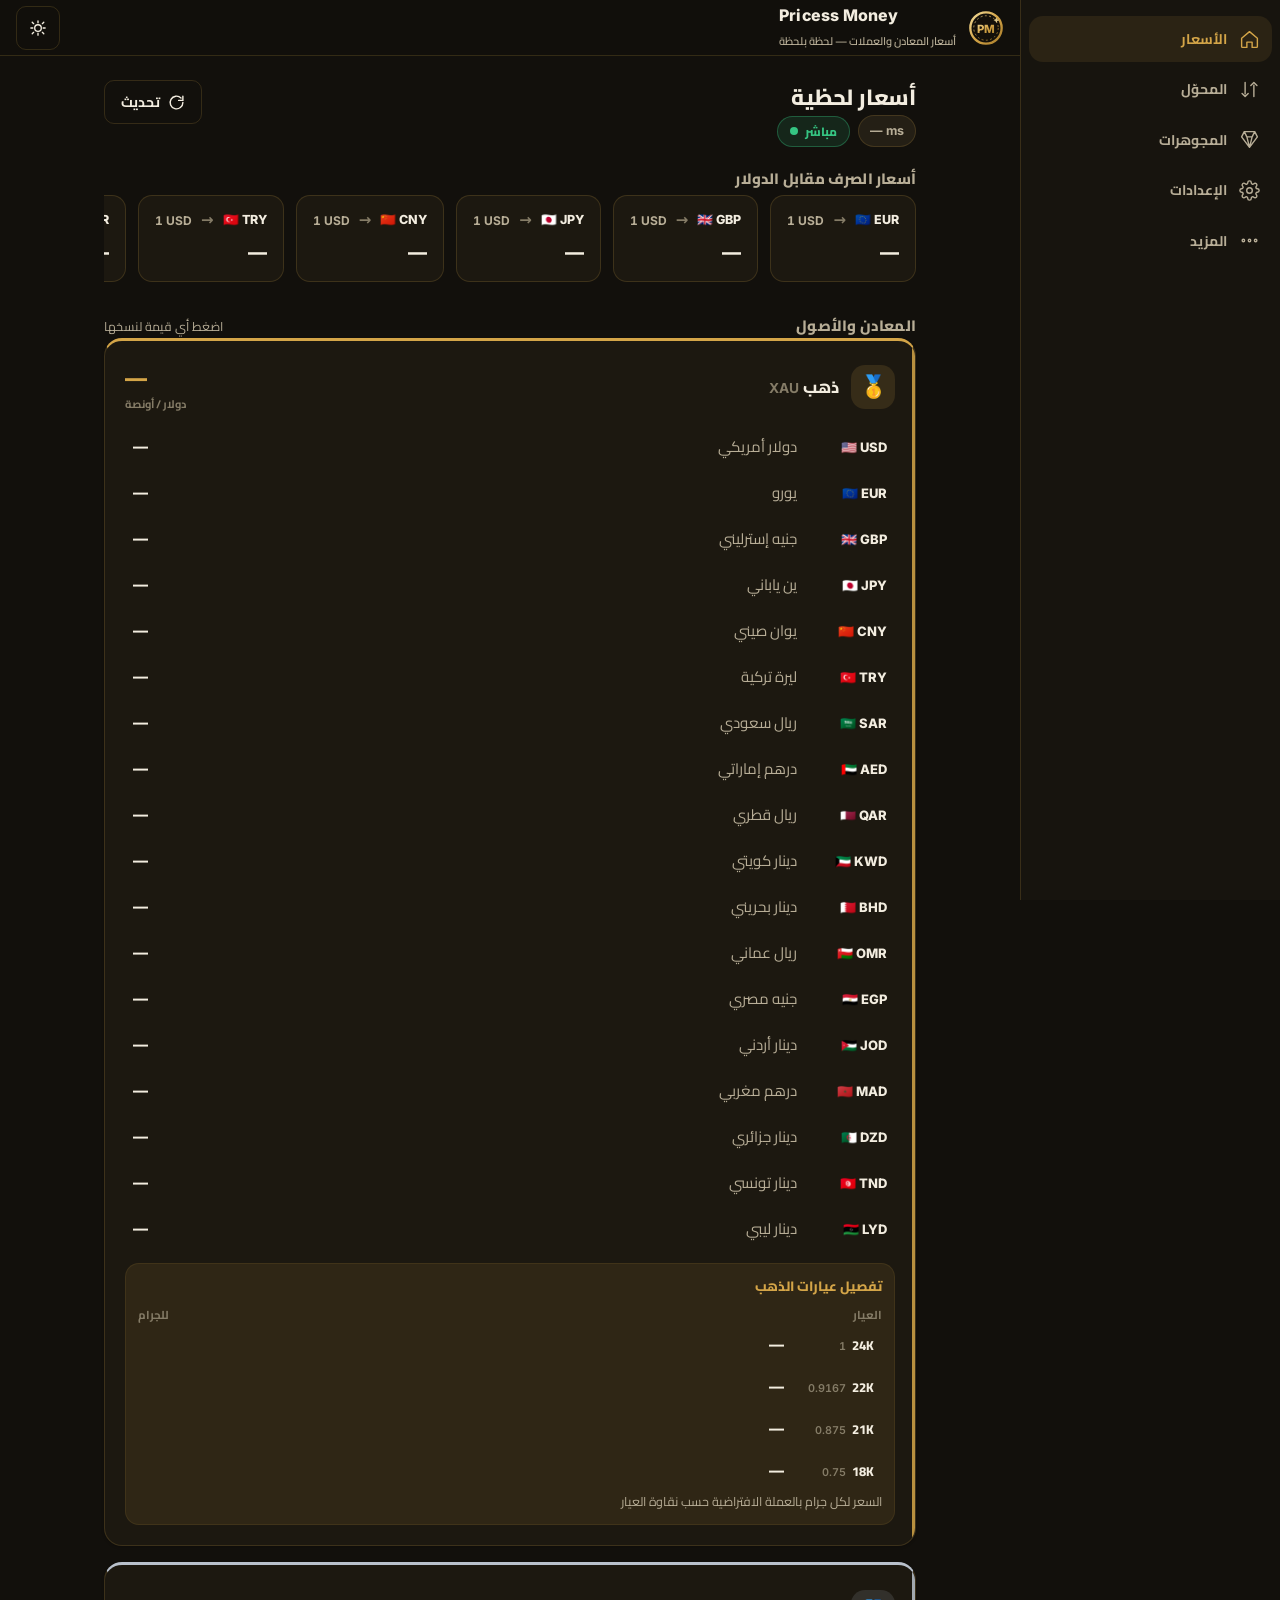
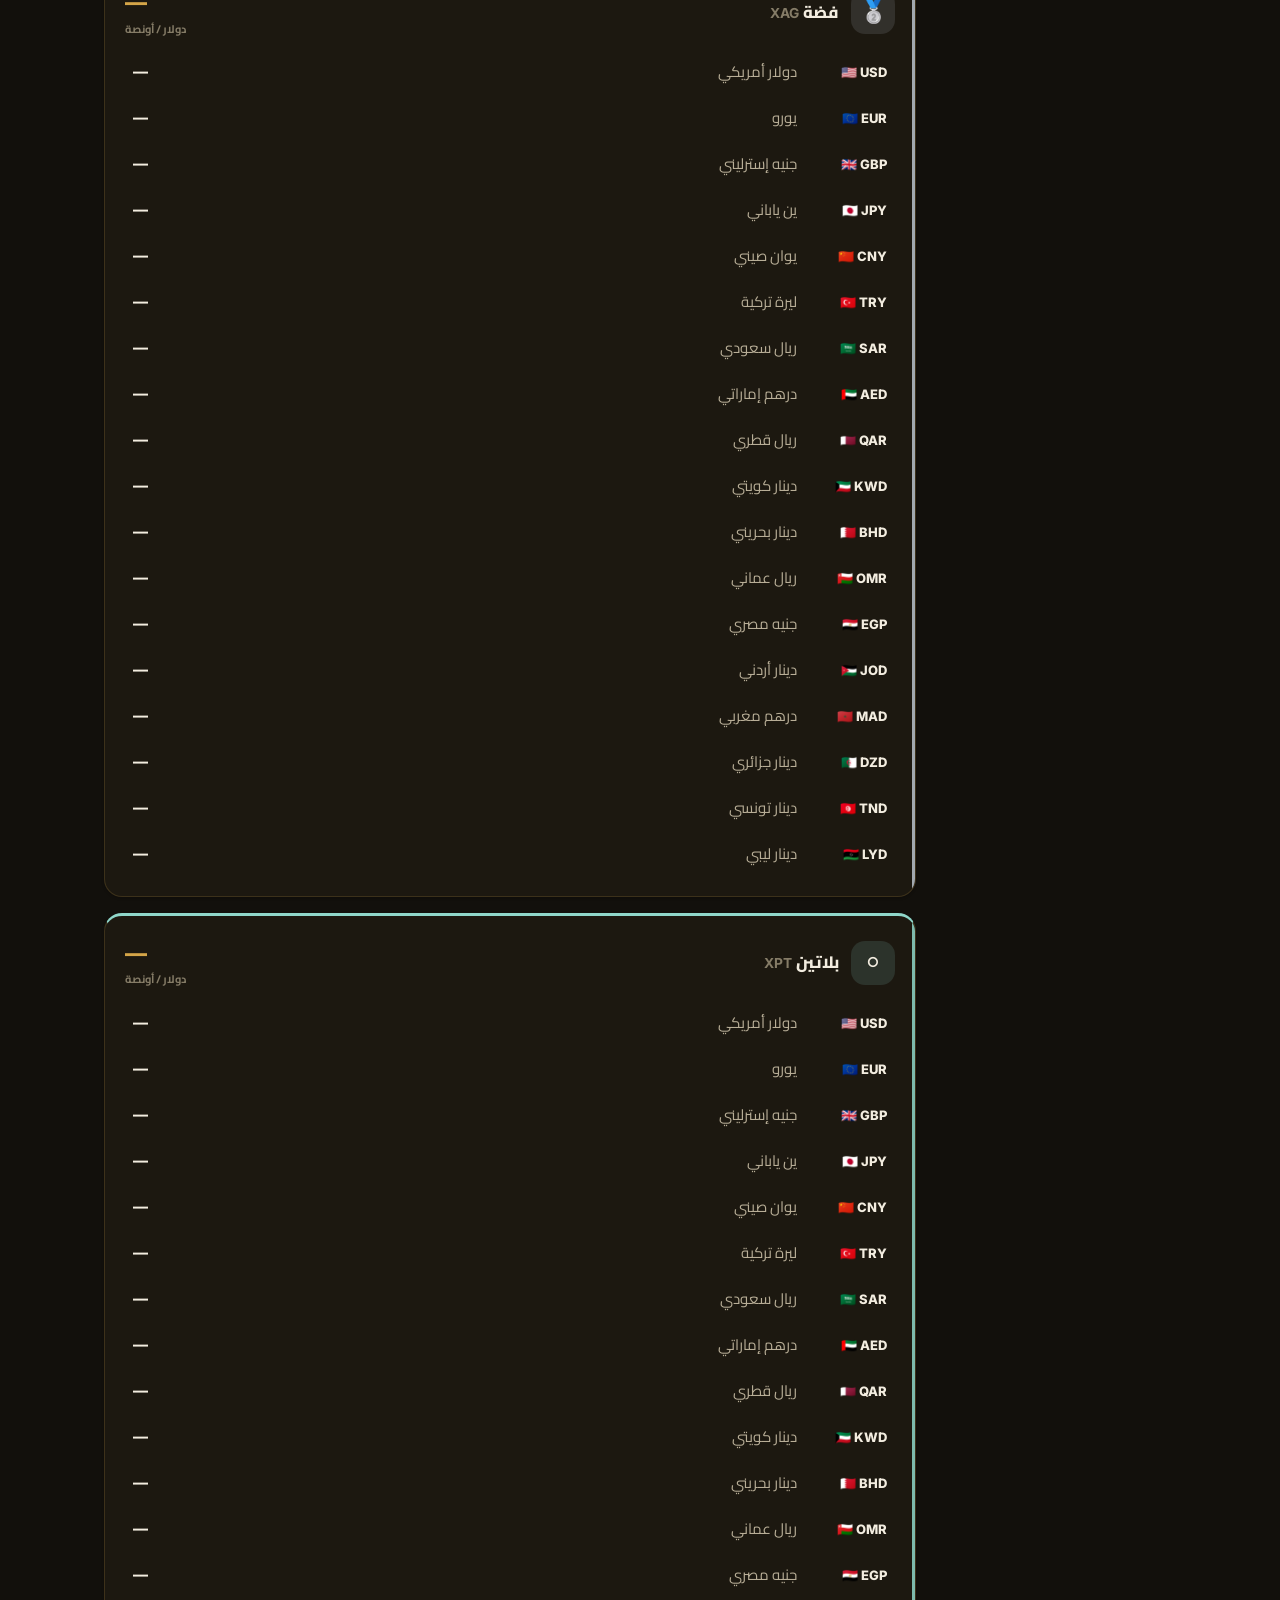
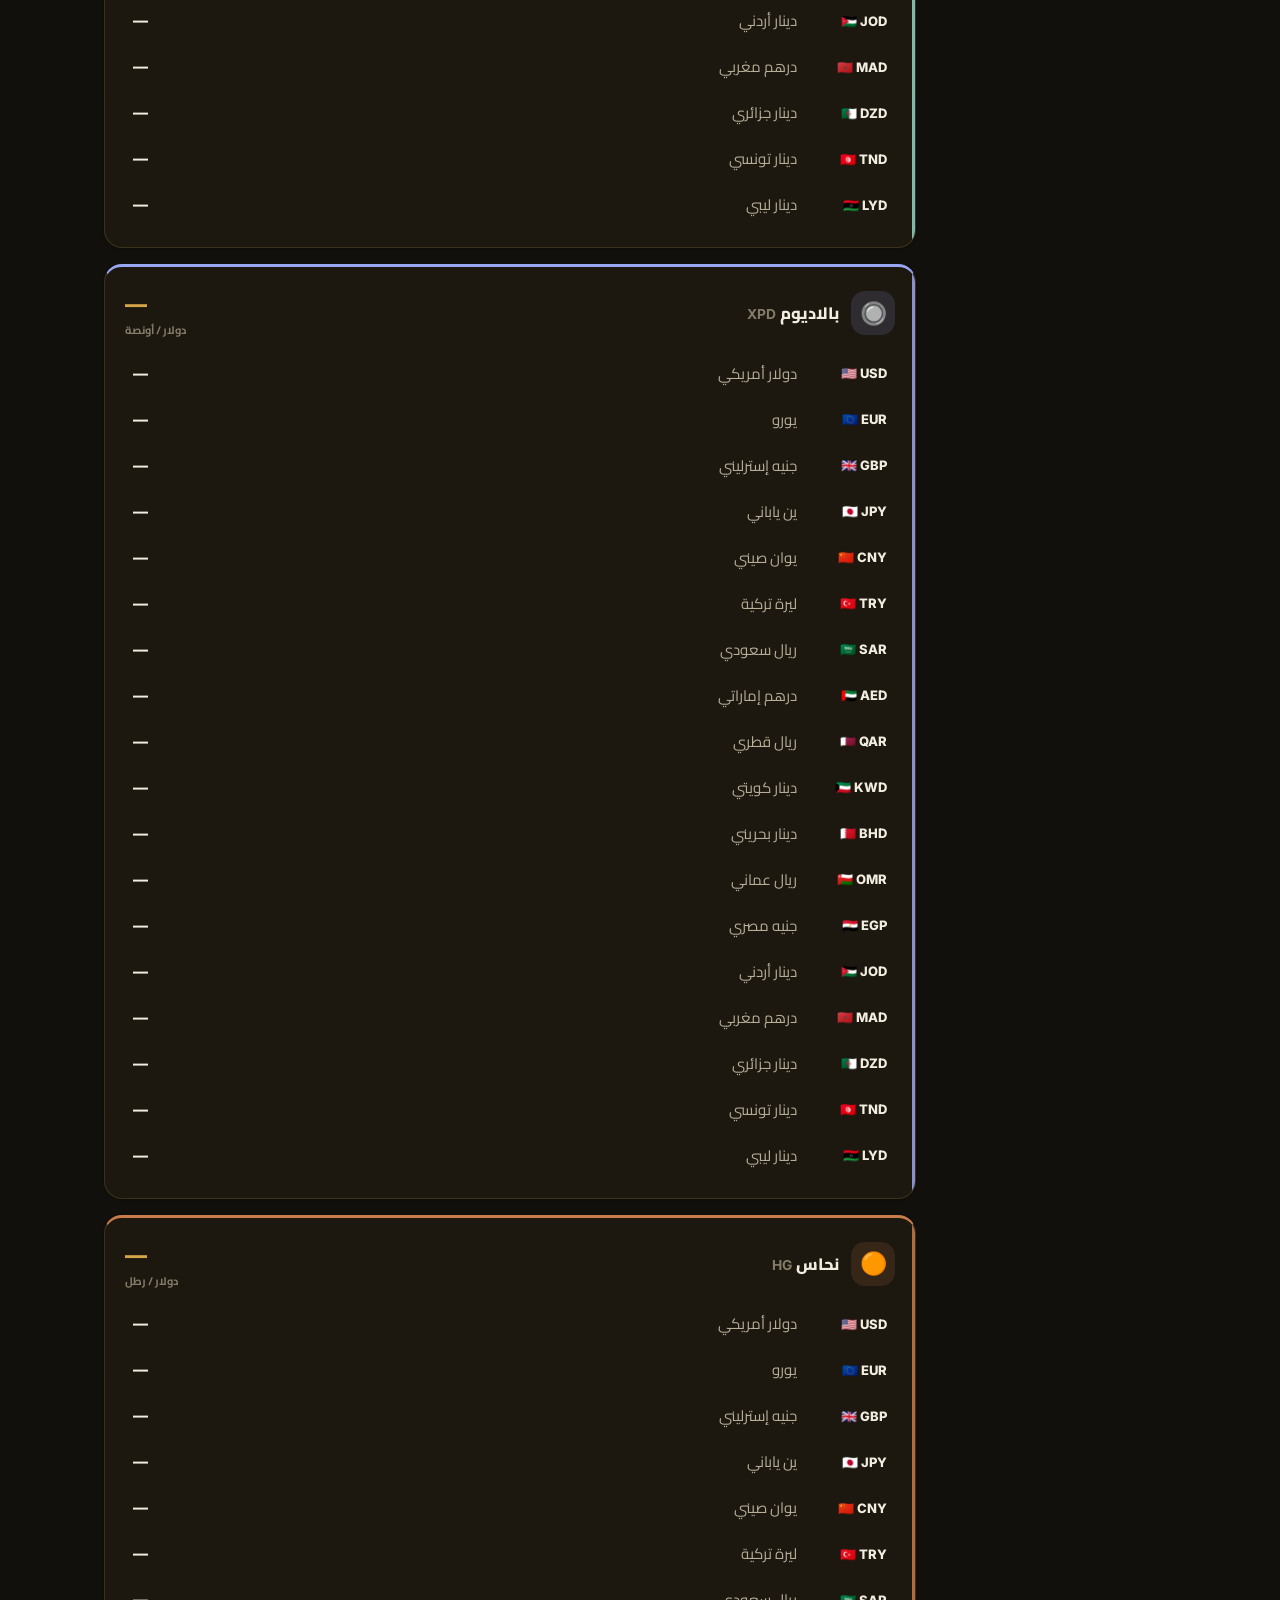
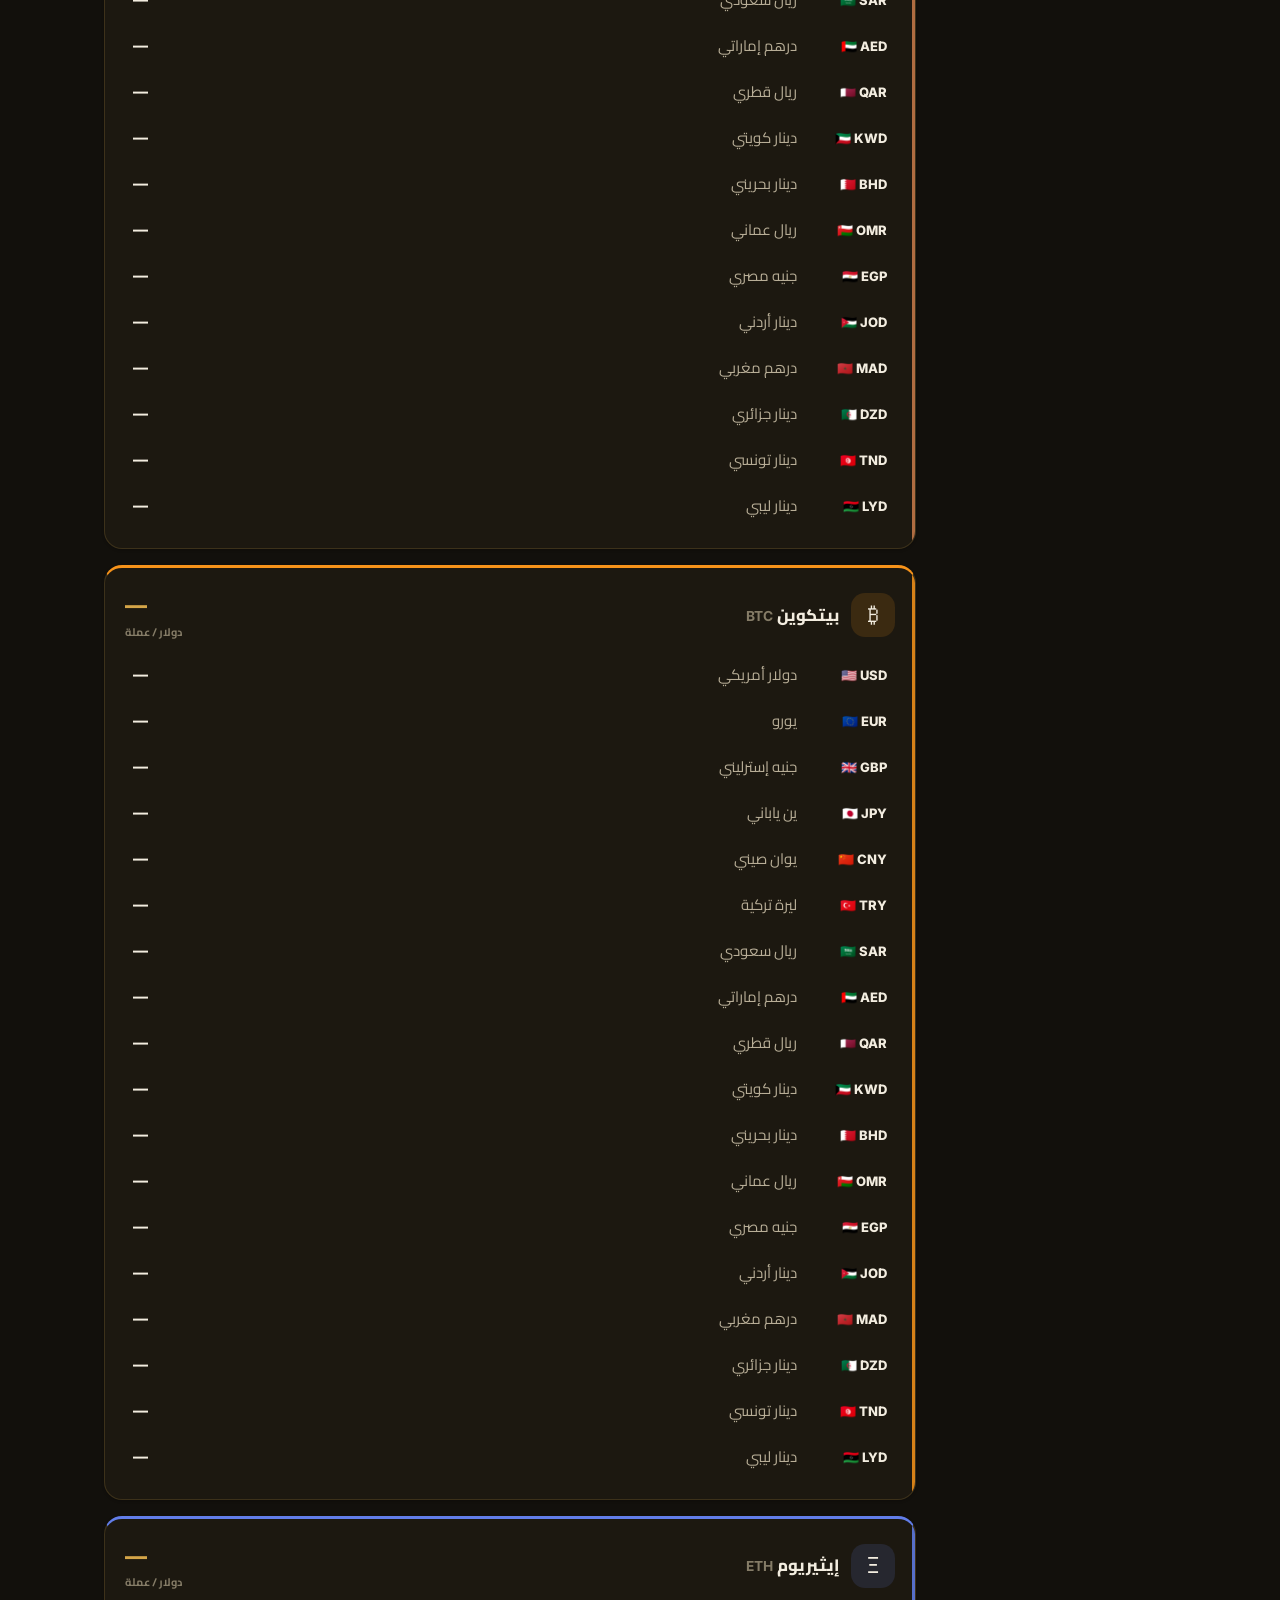
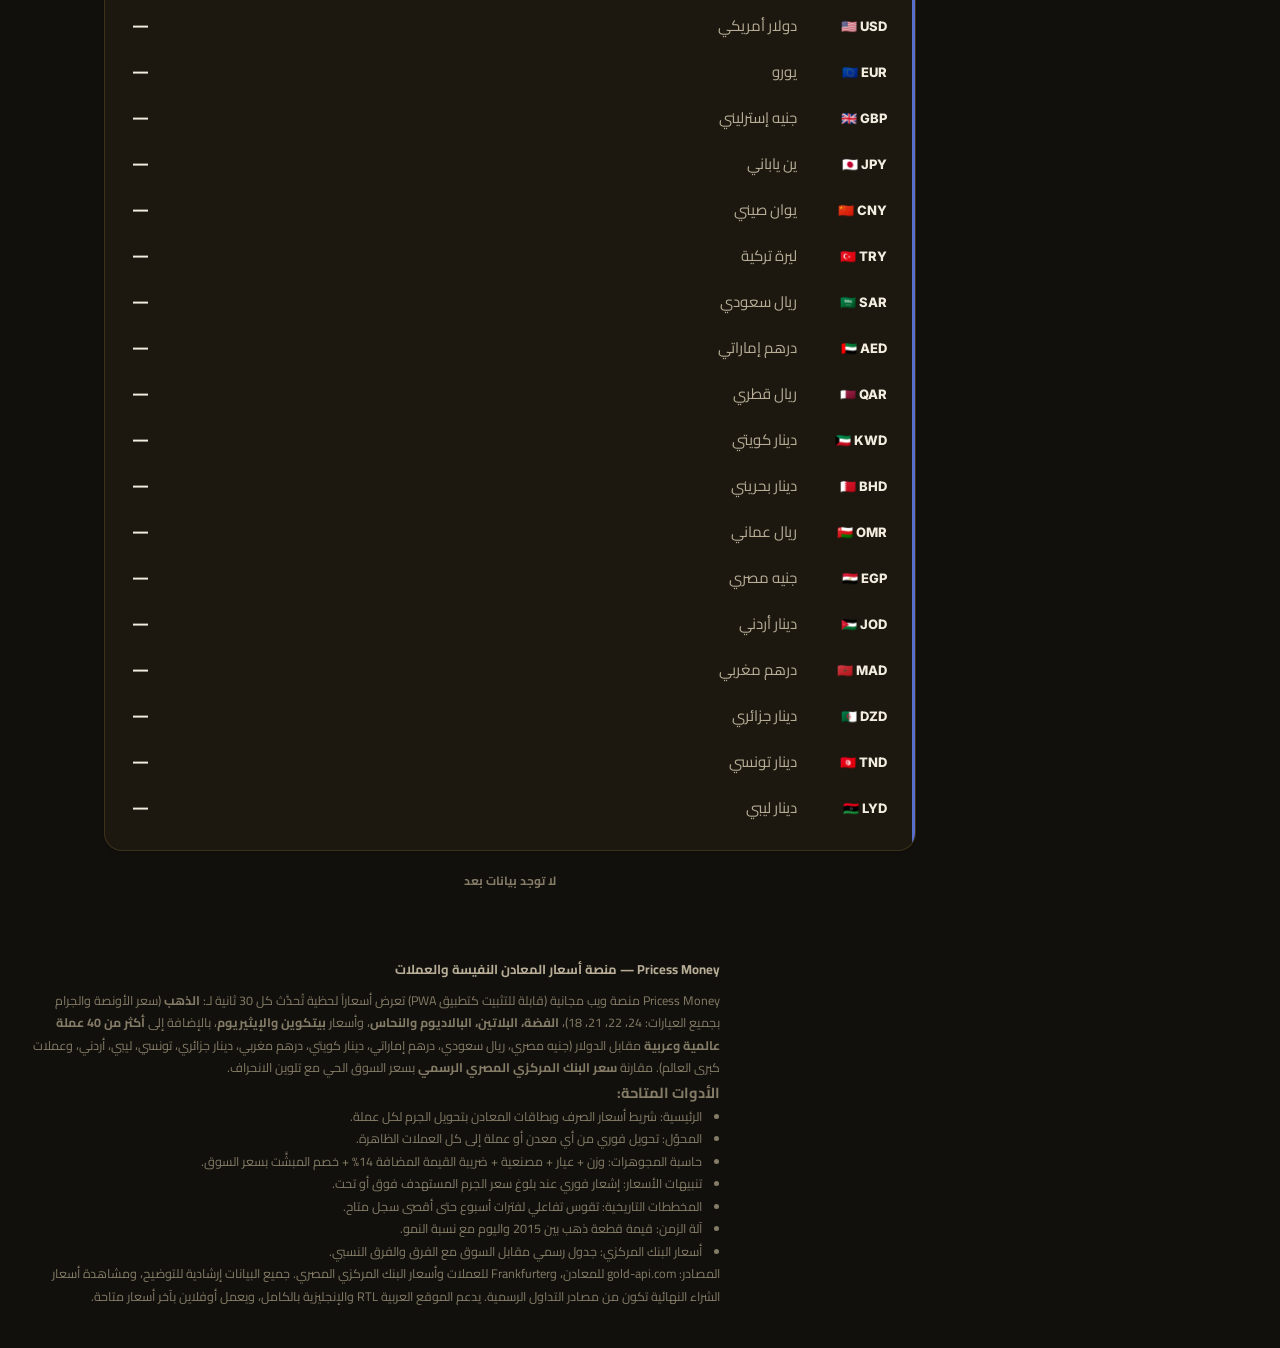
==== commit c31c1d25: "fix(home/layout): UI-UX bugs from live feedback - hidden attribute now always wins over explicit dis" ====
--- a/index.html
+++ b/index.html
@@ -80,7 +80,7 @@
   <nav id="navbar" aria-label="التنقل الرئيسي" data-i18n-attr="aria-label:a11y.nav">
     <ul class="nav-list">
       <li>
-        <a class="nav-link" href="#/home" data-nav="home" data-i18n="nav.home">
+        <a class="nav-link" href="#/home" data-nav="home">
           <svg class="nav-icon" viewBox="0 0 24 24" fill="none" stroke="currentColor" stroke-width="1.6" stroke-linecap="round" stroke-linejoin="round" aria-hidden="true">
             <path d="M3 10.5 12 3l9 7.5V20a1 1 0 0 1-1 1h-5v-6h-6v6H4a1 1 0 0 1-1-1v-9.5Z"/>
           </svg>
@@ -88,7 +88,7 @@
         </a>
       </li>
       <li>
-        <a class="nav-link" href="#/converter" data-nav="converter" data-i18n="nav.converter">
+        <a class="nav-link" href="#/converter" data-nav="converter">
           <svg class="nav-icon" viewBox="0 0 24 24" fill="none" stroke="currentColor" stroke-width="1.6" stroke-linecap="round" stroke-linejoin="round" aria-hidden="true">
             <path d="M7 4v13m0 3-3.5-3.5M7 20l3.5-3.5M17 20V7m0-3 3.5 3.5M17 4l-3.5 3.5"/>
           </svg>
@@ -96,7 +96,7 @@
         </a>
       </li>
       <li>
-        <a class="nav-link" href="#/jewelry" data-nav="jewelry" data-i18n="nav.jewelry">
+        <a class="nav-link" href="#/jewelry" data-nav="jewelry">
           <svg class="nav-icon" viewBox="0 0 24 24" fill="none" stroke="currentColor" stroke-width="1.6" stroke-linecap="round" stroke-linejoin="round" aria-hidden="true">
             <path d="M6 3h12l3 6-9 12L3 9l3-6Zm0 0 3 6h6l3-6M9 9l3 12 3-12"/>
           </svg>
@@ -104,7 +104,7 @@
         </a>
       </li>
       <li>
-        <a class="nav-link" href="#/settings" data-nav="settings" data-i18n="nav.settings">
+        <a class="nav-link" href="#/settings" data-nav="settings">
           <svg class="nav-icon" viewBox="0 0 24 24" fill="none" stroke="currentColor" stroke-width="1.6" stroke-linecap="round" stroke-linejoin="round" aria-hidden="true">
             <circle cx="12" cy="12" r="3.2"/>
             <path d="M19.4 15a1.7 1.7 0 0 0 .34 1.88l.06.06a2 2 0 1 1-2.83 2.83l-.06-.06a1.7 1.7 0 0 0-1.88-.34 1.7 1.7 0 0 0-1.03 1.56V21a2 2 0 1 1-4 0v-.09A1.7 1.7 0 0 0 8.97 19.4a1.7 1.7 0 0 0-1.88.34l-.06.06a2 2 0 1 1-2.83-2.83l.06-.06a1.7 1.7 0 0 0 .34-1.88 1.7 1.7 0 0 0-1.56-1.03H3a2 2 0 1 1 0-4h.09A1.7 1.7 0 0 0 4.6 8.97a1.7 1.7 0 0 0-.34-1.88l-.06-.06a2 2 0 1 1 2.83-2.83l.06.06a1.7 1.7 0 0 0 1.88.34H9a1.7 1.7 0 0 0 1.03-1.56V3a2 2 0 1 1 4 0v.09a1.7 1.7 0 0 0 1.03 1.56 1.7 1.7 0 0 0 1.88-.34l.06-.06a2 2 0 1 1 2.83 2.83l-.06.06a1.7 1.7 0 0 0-.34 1.88V9a1.7 1.7 0 0 0 1.56 1.03H21a2 2 0 1 1 0 4h-.09a1.7 1.7 0 0 0-1.51 1.03Z"/>
@@ -113,7 +113,7 @@
         </a>
       </li>
       <li>
-        <a class="nav-link" href="#/more" data-nav="more" data-i18n="nav.more">
+        <a class="nav-link" href="#/more" data-nav="more">
           <svg class="nav-icon" viewBox="0 0 24 24" fill="none" stroke="currentColor" stroke-width="1.6" stroke-linecap="round" stroke-linejoin="round" aria-hidden="true">
             <circle cx="5" cy="12" r="1.4"/><circle cx="12" cy="12" r="1.4"/><circle cx="19" cy="12" r="1.4"/>
           </svg>
--- a/css/base.css
+++ b/css/base.css
@@ -43,6 +43,9 @@
   clip: rect(0 0 0 0); overflow: hidden; white-space: nowrap;
 }
 
+/* الحالة hidden تفوق أي display صريح — بدونها البانر كان يظهر دائماً رغم [hidden] */
+[hidden] { display: none !important; }
+
 .skip-link {
   position: fixed;
   inset-block-start: var(--sp-2);
--- a/css/layout.css
+++ b/css/layout.css
@@ -83,11 +83,17 @@
   min-height: calc(100dvh - var(--topbar-h));
 }
 
-.page { display: grid; gap: var(--sp-5); }
+.page {
+  display: grid;
+  gap: var(--sp-5);
+  /* minmax(0) يمنع انتشار min-content عناصر الشاشة (مثل شريط الفوركس الأفقي)
+     على عرض الصفحة كله — الشريط يمرر داخلياً بدل أن يفخم التخطيط لـ2542px */
+  grid-template-columns: minmax(0, 1fr);
+}
 
 /* ---------- ديسكتوب: Sidebar ---------- */
 @media (min-width: 1024px) {
-  body { display: grid; grid-template-columns: var(--sidebar-w) 1fr; }
+  body { display: grid; grid-template-columns: var(--sidebar-w) minmax(0, 1fr); }
 
   .topbar {
     grid-column: 2;
--- a/css/features.css
+++ b/css/features.css
@@ -253,11 +253,11 @@
   overflow-x: auto;
   scroll-snap-type: x proximity;
   padding: var(--sp-1) 2px var(--sp-3);
-  scrollbar-width: thin;
-  scrollbar-color: var(--gold-deep) transparent;
-}
-.fx-strip::-webkit-scrollbar { height: 5px; }
-.fx-strip::-webkit-scrollbar-thumb { background: var(--gold-deep); border-radius: 99px; }
+  /* لا سكرول بار أفقي ثابت — قابلية السحب معنية عبر نبوءة tile قاطع الحافة + snap */
+  scrollbar-width: none;
+  scrollbar-color: transparent transparent;
+}
+.fx-strip::-webkit-scrollbar { display: none; }
 .fx-tile {
   scroll-snap-align: start;
   flex: 0 0 auto;
@@ -469,8 +469,19 @@
   transition: width var(--dur-slow) var(--ease);
 }
 
-/* Toasts — حركة دخول/خروج */
-.toast-wrap { display: grid; justify-items: center; gap: var(--sp-2); z-index: 300; }
+/* Toasts — حركة دخول/خروج — حجم ثابت فوق المحتوى (كما كان يزاحف التنسيق) */
+.toast-wrap {
+  display: grid;
+  justify-items: center;
+  gap: var(--sp-2);
+  z-index: 300;
+  position: fixed;
+  inset-block-end: calc(var(--navbar-h) + var(--sp-6) + var(--navbar-safe, 0px));
+  inset-inline: 0;
+  pointer-events: none;
+}
+@media (min-width: 1024px) { .toast-wrap { inset-block-end: var(--sp-6); } }
+.toast, .toast * { pointer-events: auto; }
 .toast {
   transform: translateY(14px);
   opacity: 0;
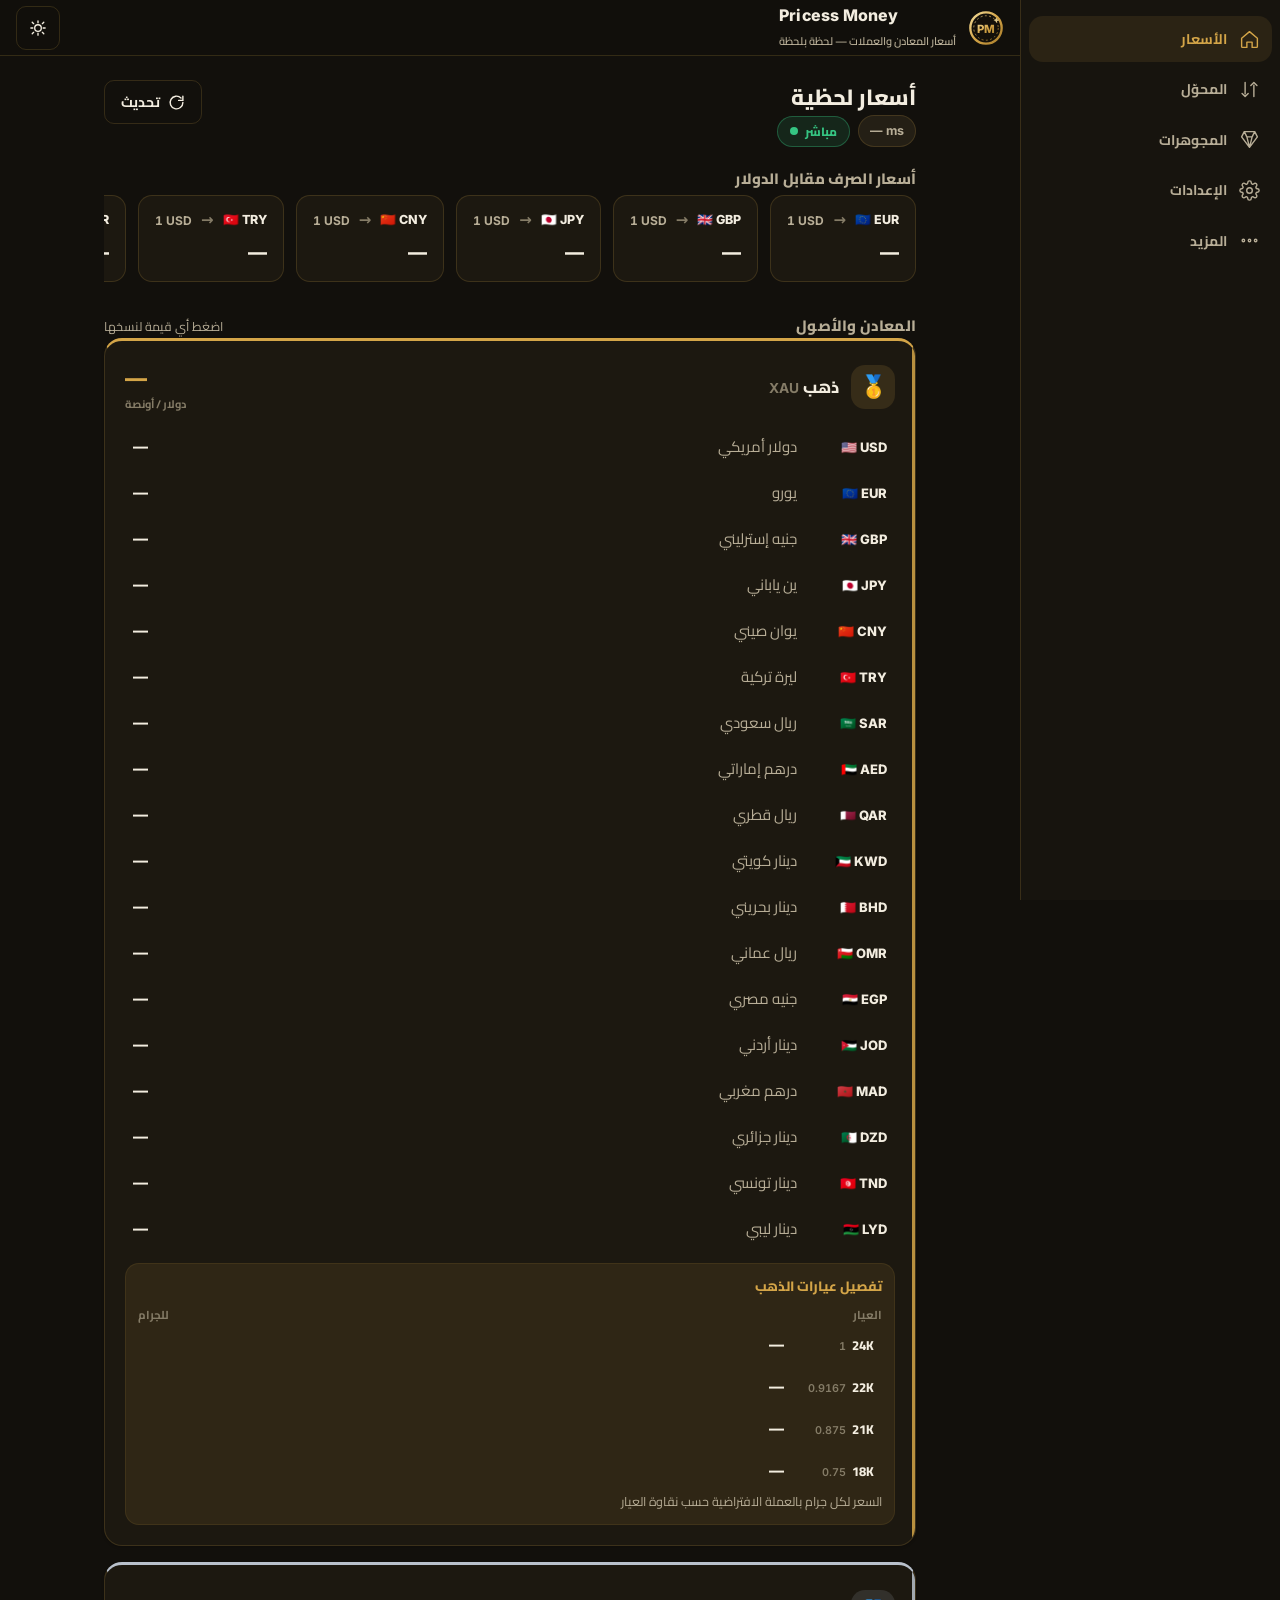
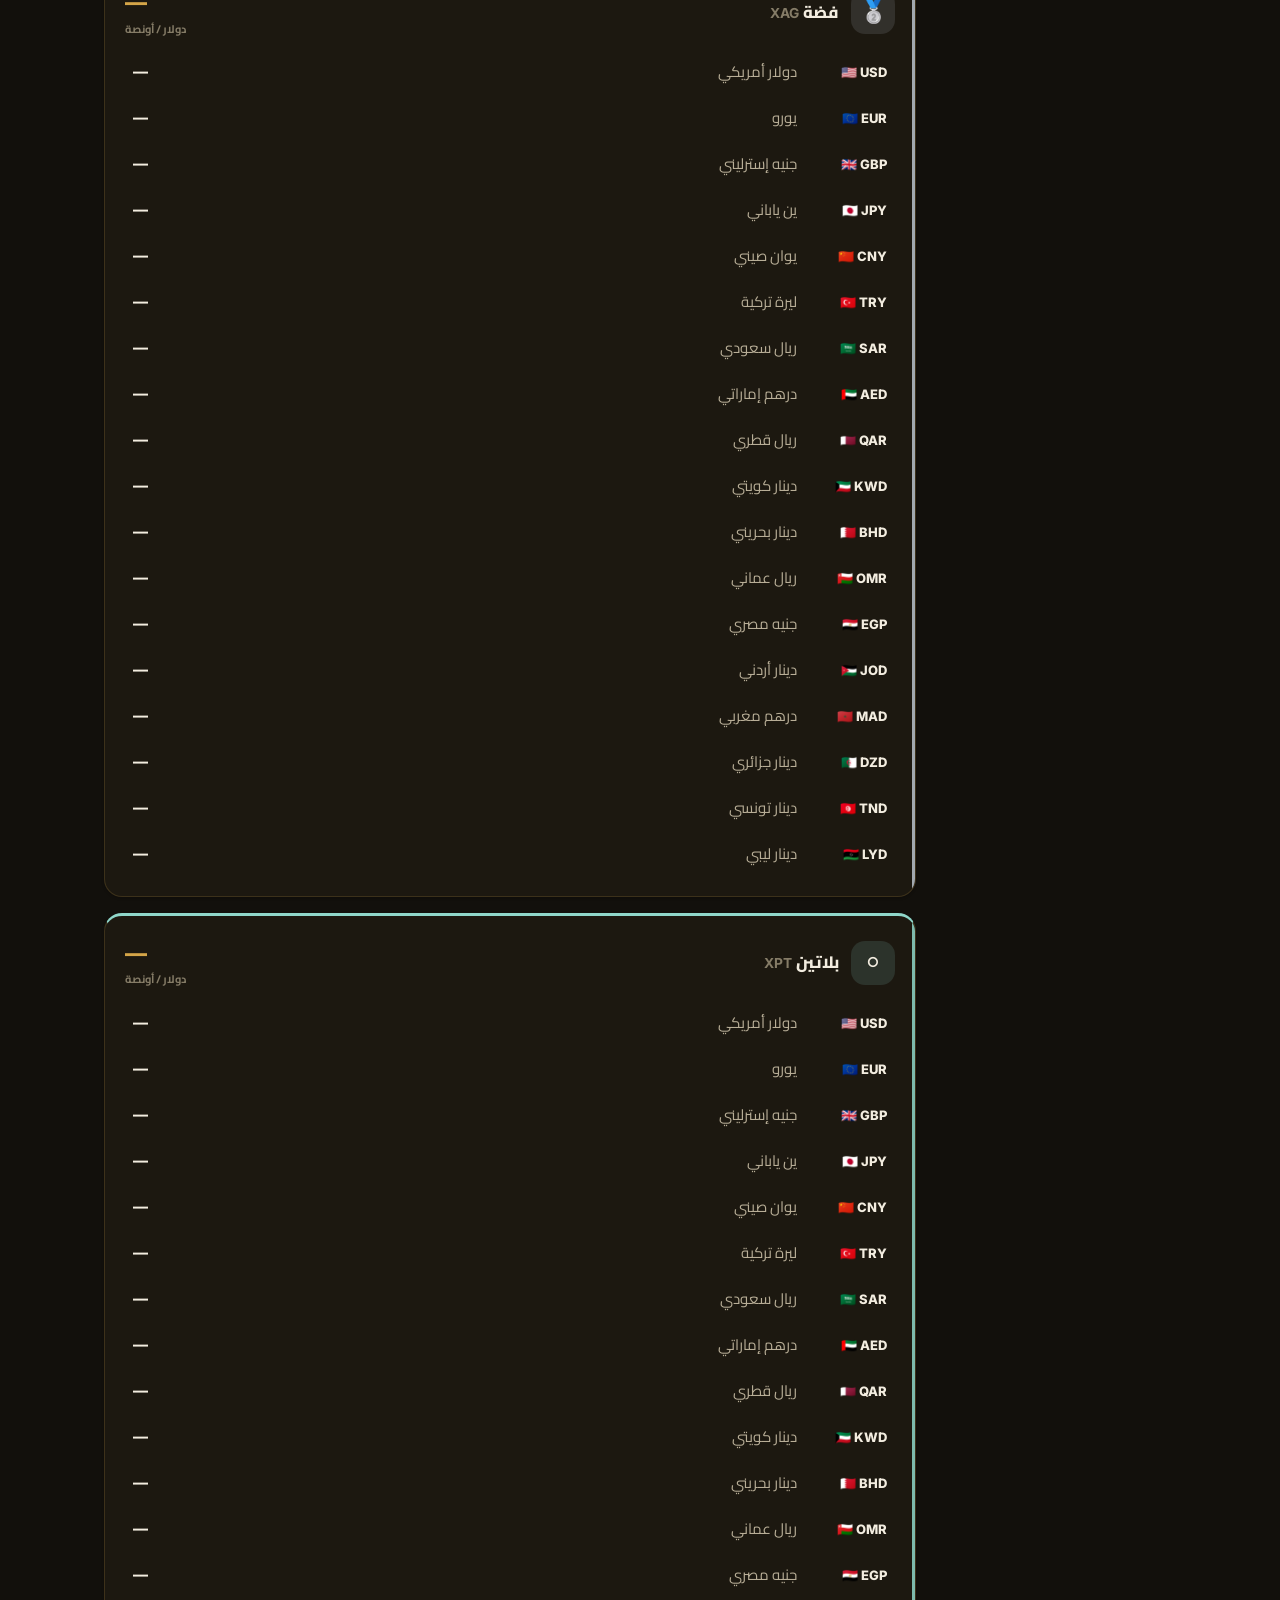
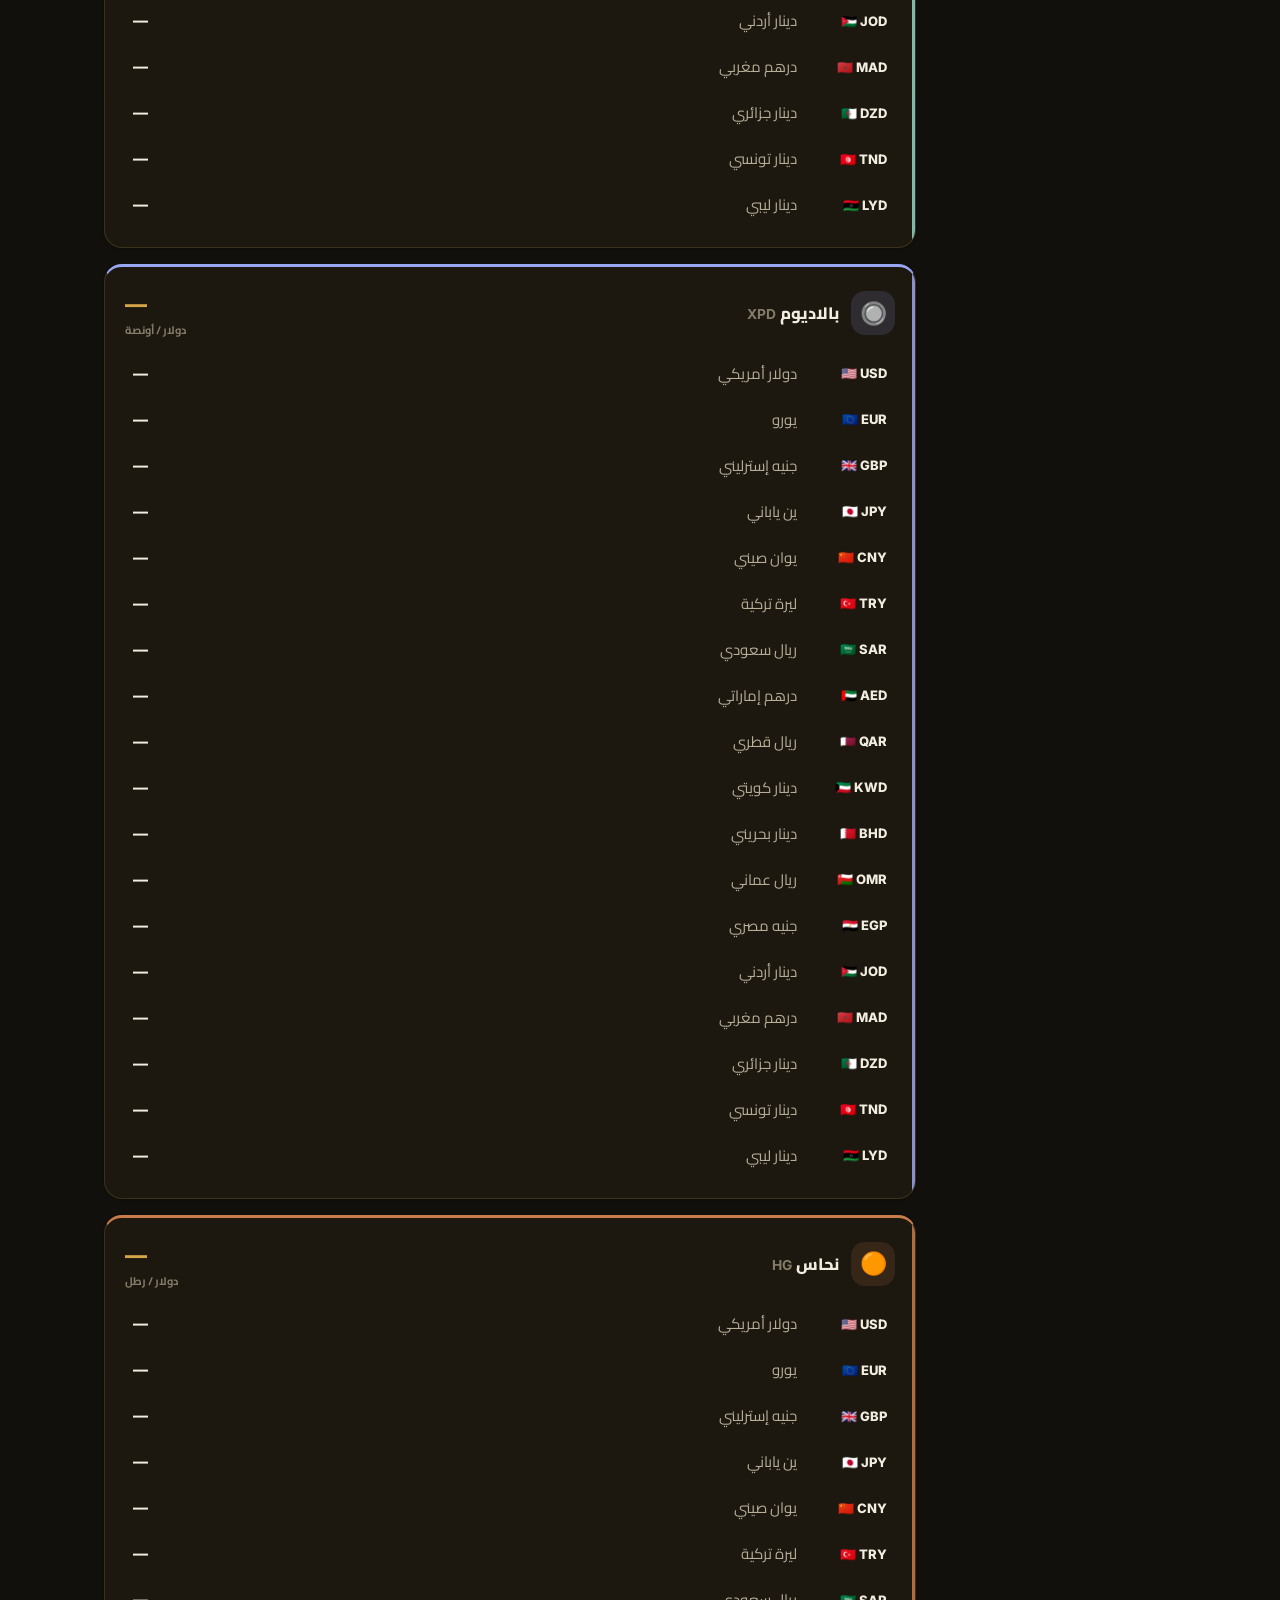
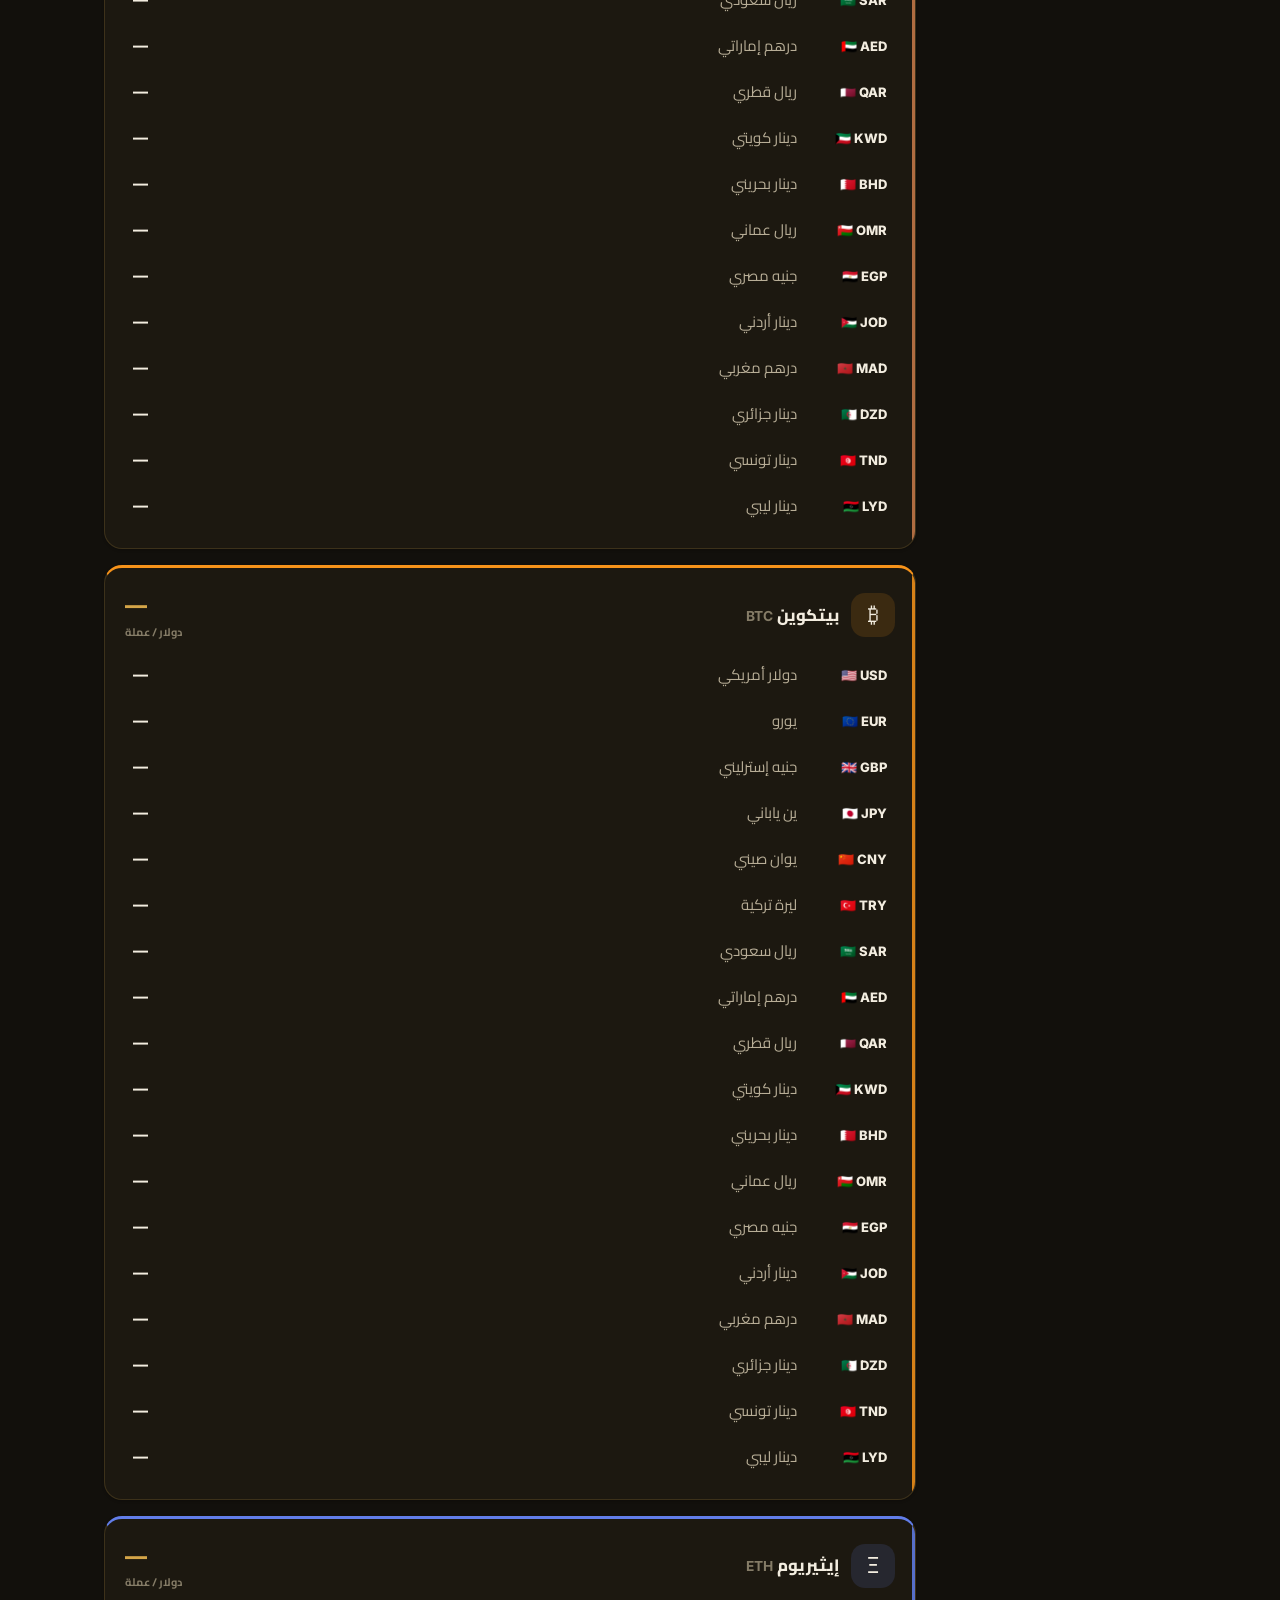
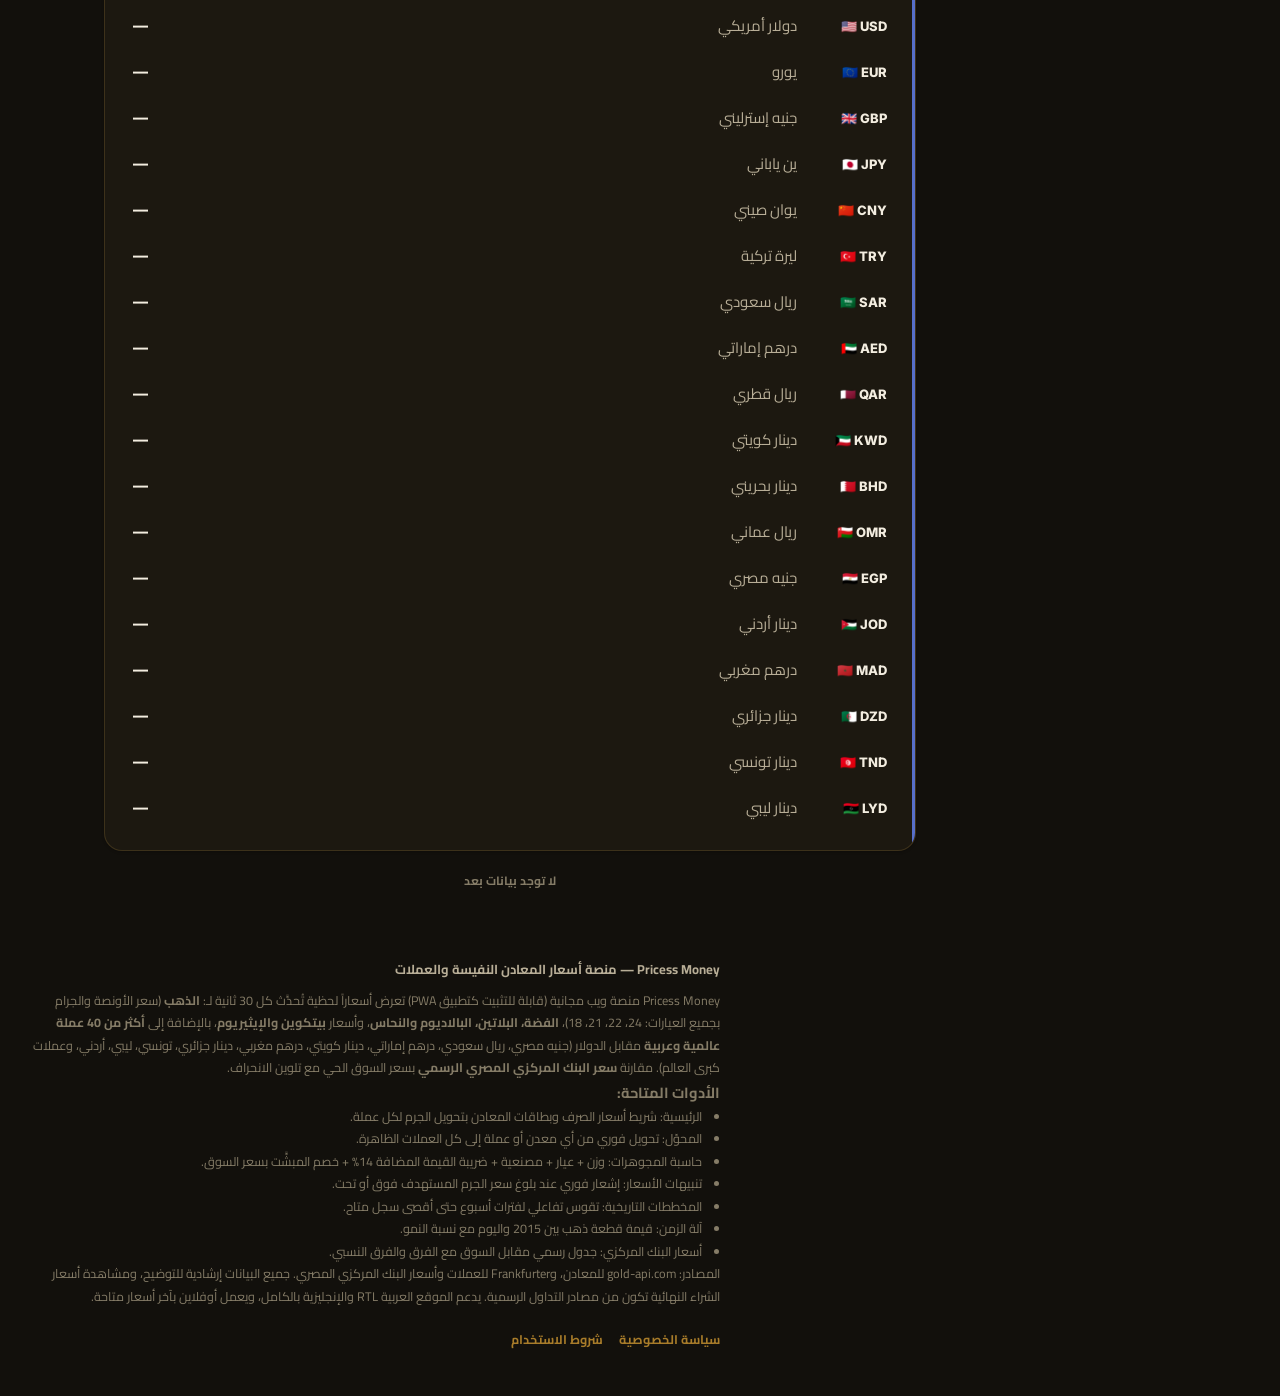
==== commit 6e1c5f24: "feat(legal): add Privacy Policy and Terms of Use pages - new shared legal page builder (js/pages/leg" ====
--- a/index.html
+++ b/index.html
@@ -153,6 +153,10 @@
       للعملات وأسعار البنك المركزي المصري. جميع البيانات إرشادية للتوضيح، ومشاهدة أسعار الشراء النهائية تكون من مصادر التداول الرسمية.
       يدعم الموقع العربية RTL والإنجليزية بالكامل، ويعمل أوفلاين بآخر أسعار متاحة.
     </p>
+    <nav class="footer-links" aria-label="القوانين والسياسات">
+      <a href="#/privacy">سياسة الخصوصية</a>
+      <a href="#/terms">شروط الاستخدام</a>
+    </nav>
   </footer>
 
   <noscript>
--- a/css/features.css
+++ b/css/features.css
@@ -644,6 +644,23 @@
 }
 .site-footer h2 { color: var(--text-dim); font-size: 13px; margin-block: var(--sp-3) var(--sp-2); }
 .site-footer ul { margin: 0; padding-inline-start: 18px; }
+.footer-links { display: flex; gap: var(--sp-4); flex-wrap: wrap; margin-block-start: var(--sp-4); }
+.footer-links a { color: var(--gold-deep); font-weight: 700; min-height: 32px; display: inline-flex; align-items: center; }
+.footer-links a:hover { color: var(--gold); text-decoration: underline; }
 @media (min-width: 1024px) {
   .site-footer { margin-inline-start: calc(var(--sidebar-w) + var(--sp-4)); padding-block-end: var(--sp-10); }
 }
+
+/* ==================== الصفحات القانونية (خصوصية/شروط) ==================== */
+.legal { max-width: 760px; }
+.legal-updated { margin-block-start: calc(-1 * var(--sp-2)); }
+.legal h2 {
+  color: var(--gold);
+  font-size: 17px;
+  font-weight: 800;
+  margin-block: var(--sp-5) var(--sp-2);
+}
+.legal p, .legal li { color: var(--text-dim); line-height: 1.95; font-size: 14.5px; }
+.legal ul { margin: var(--sp-2) 0; padding-inline-start: 20px; display: grid; gap: var(--sp-2); }
+.legal li::marker { color: var(--gold); }
+.legal p { margin: var(--sp-2) 0; }
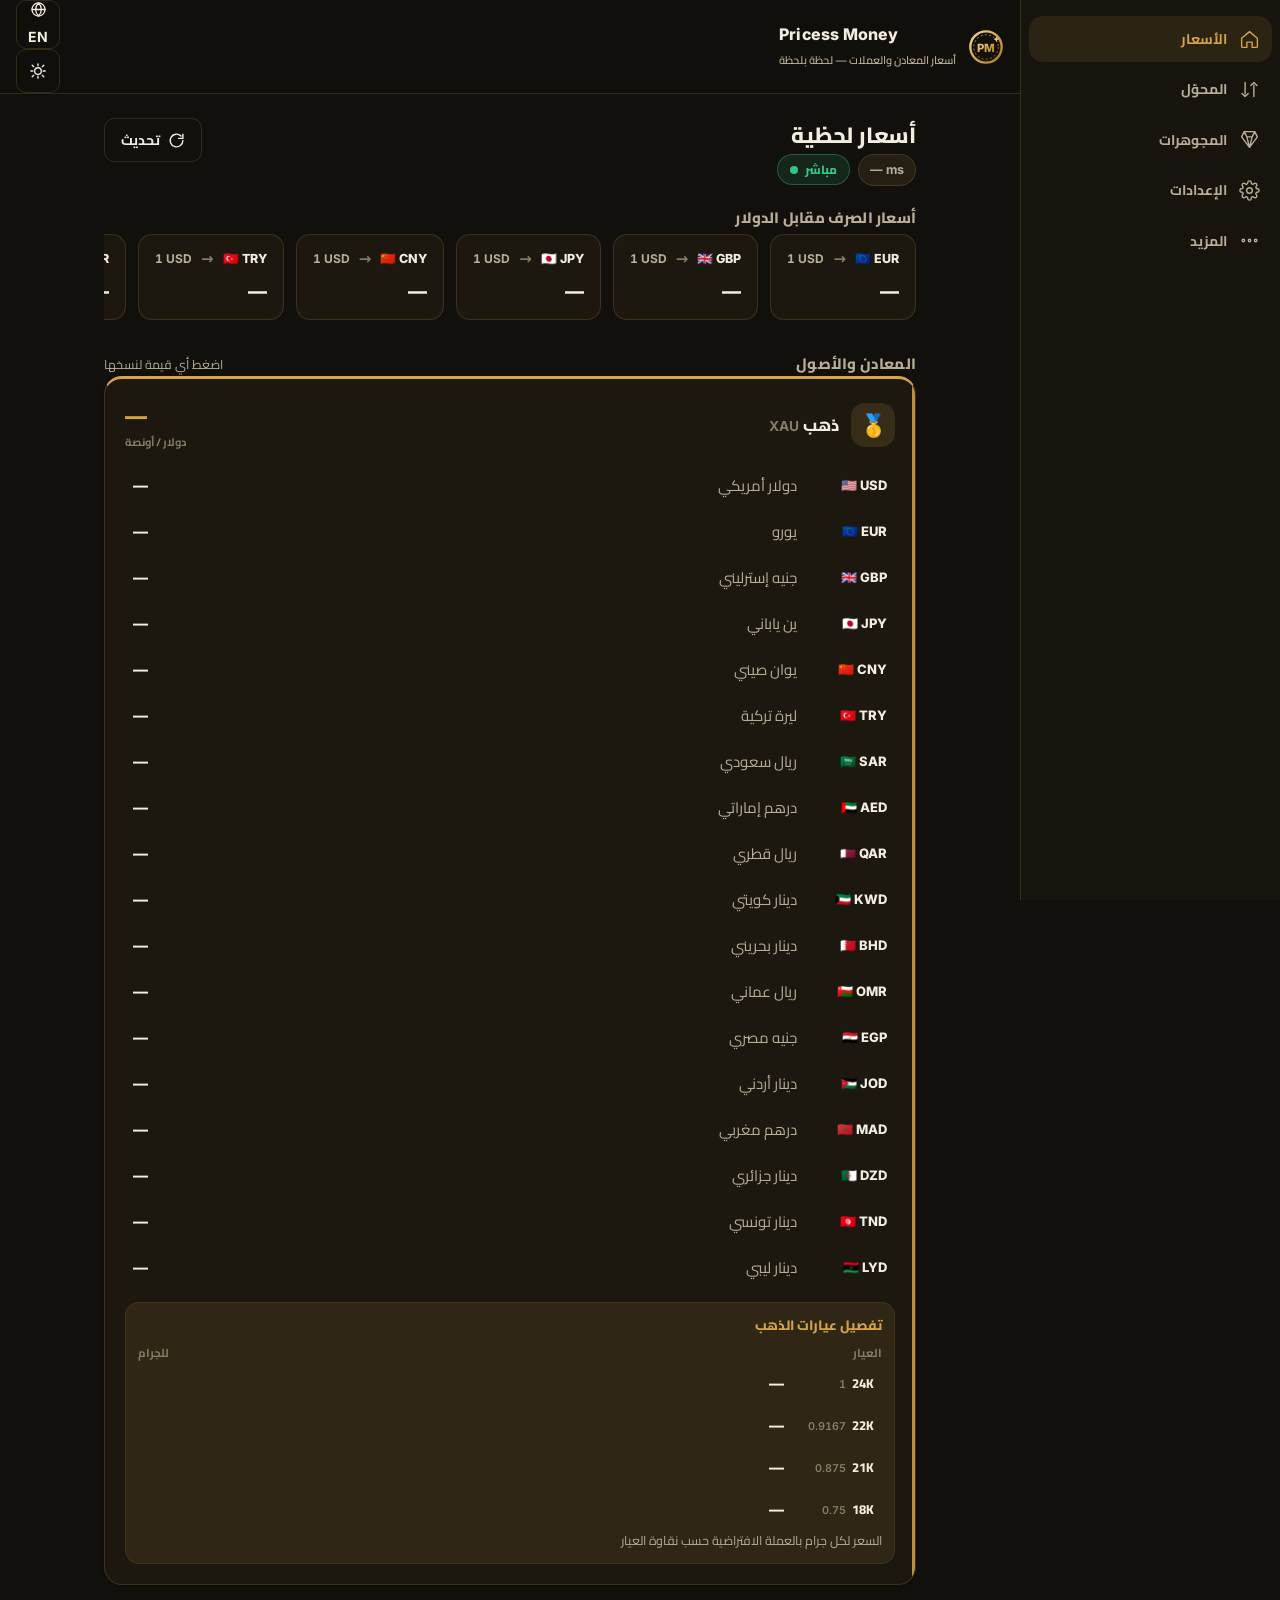
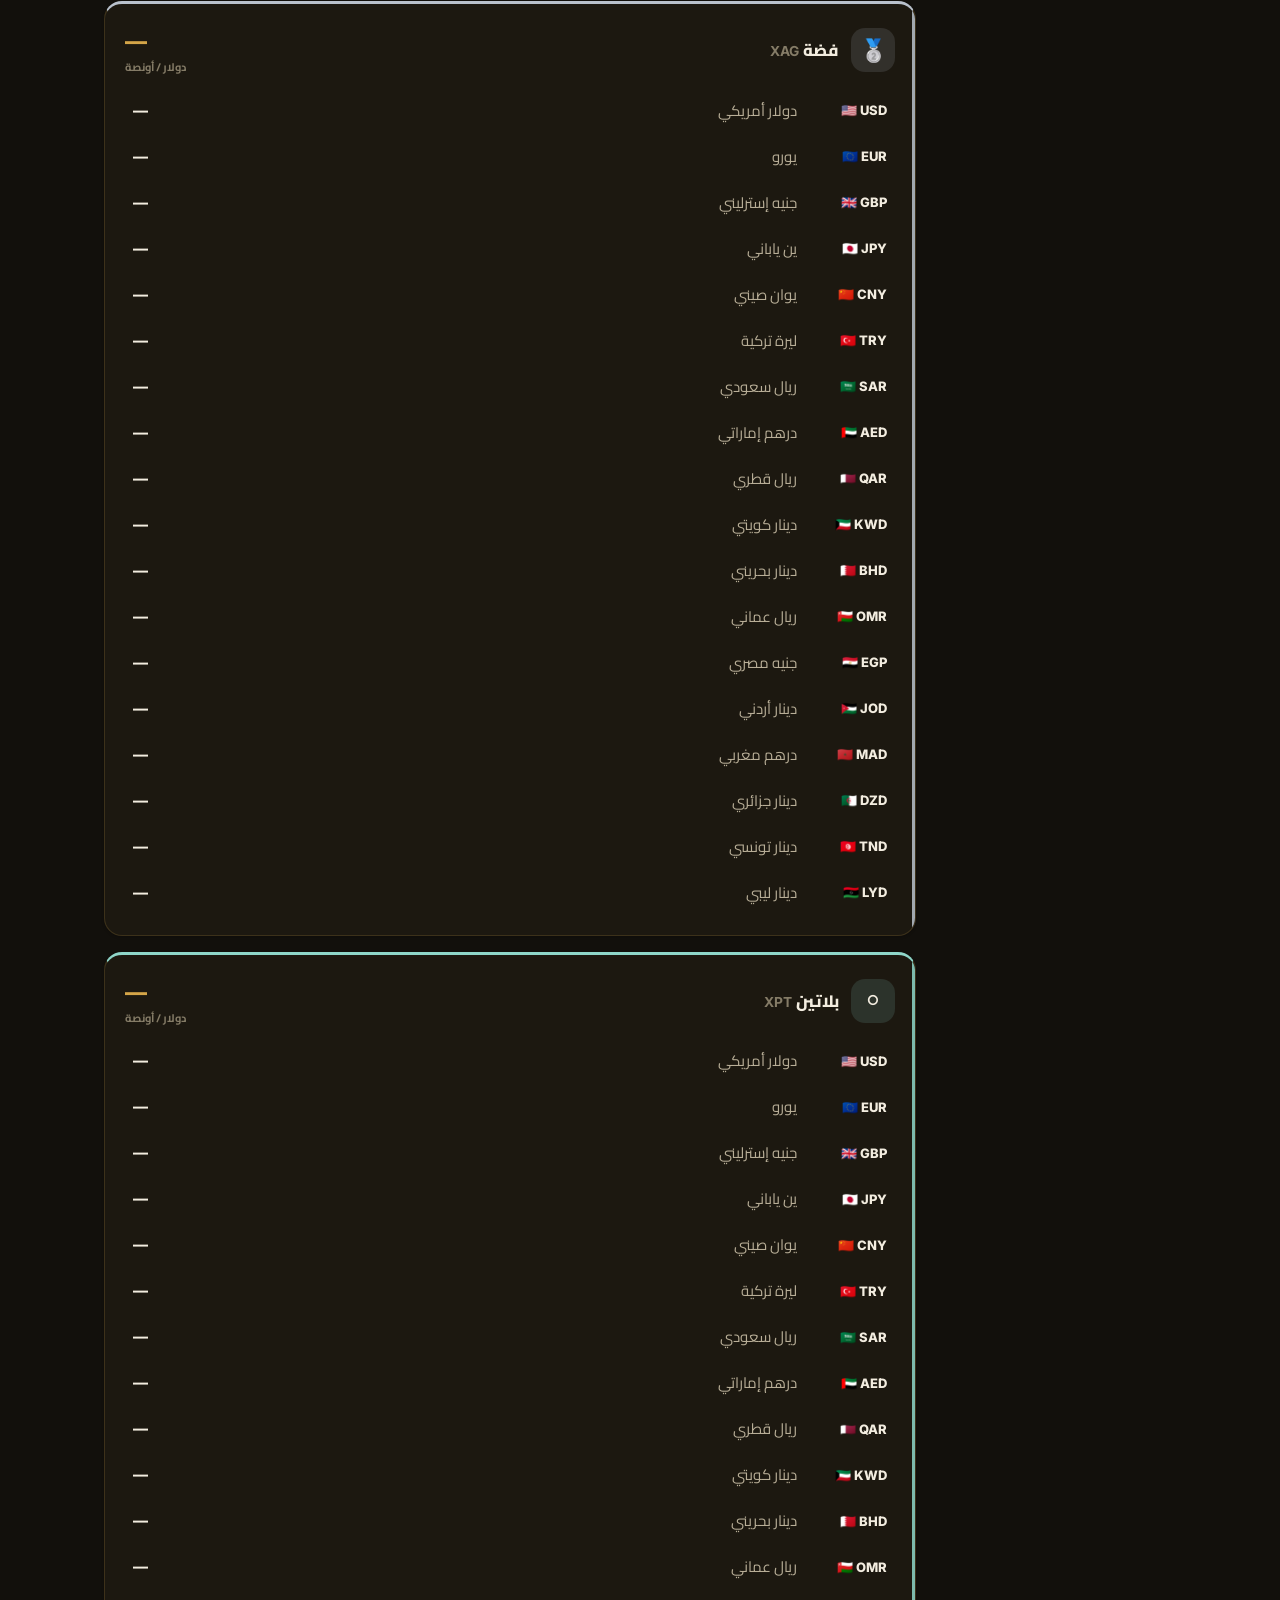
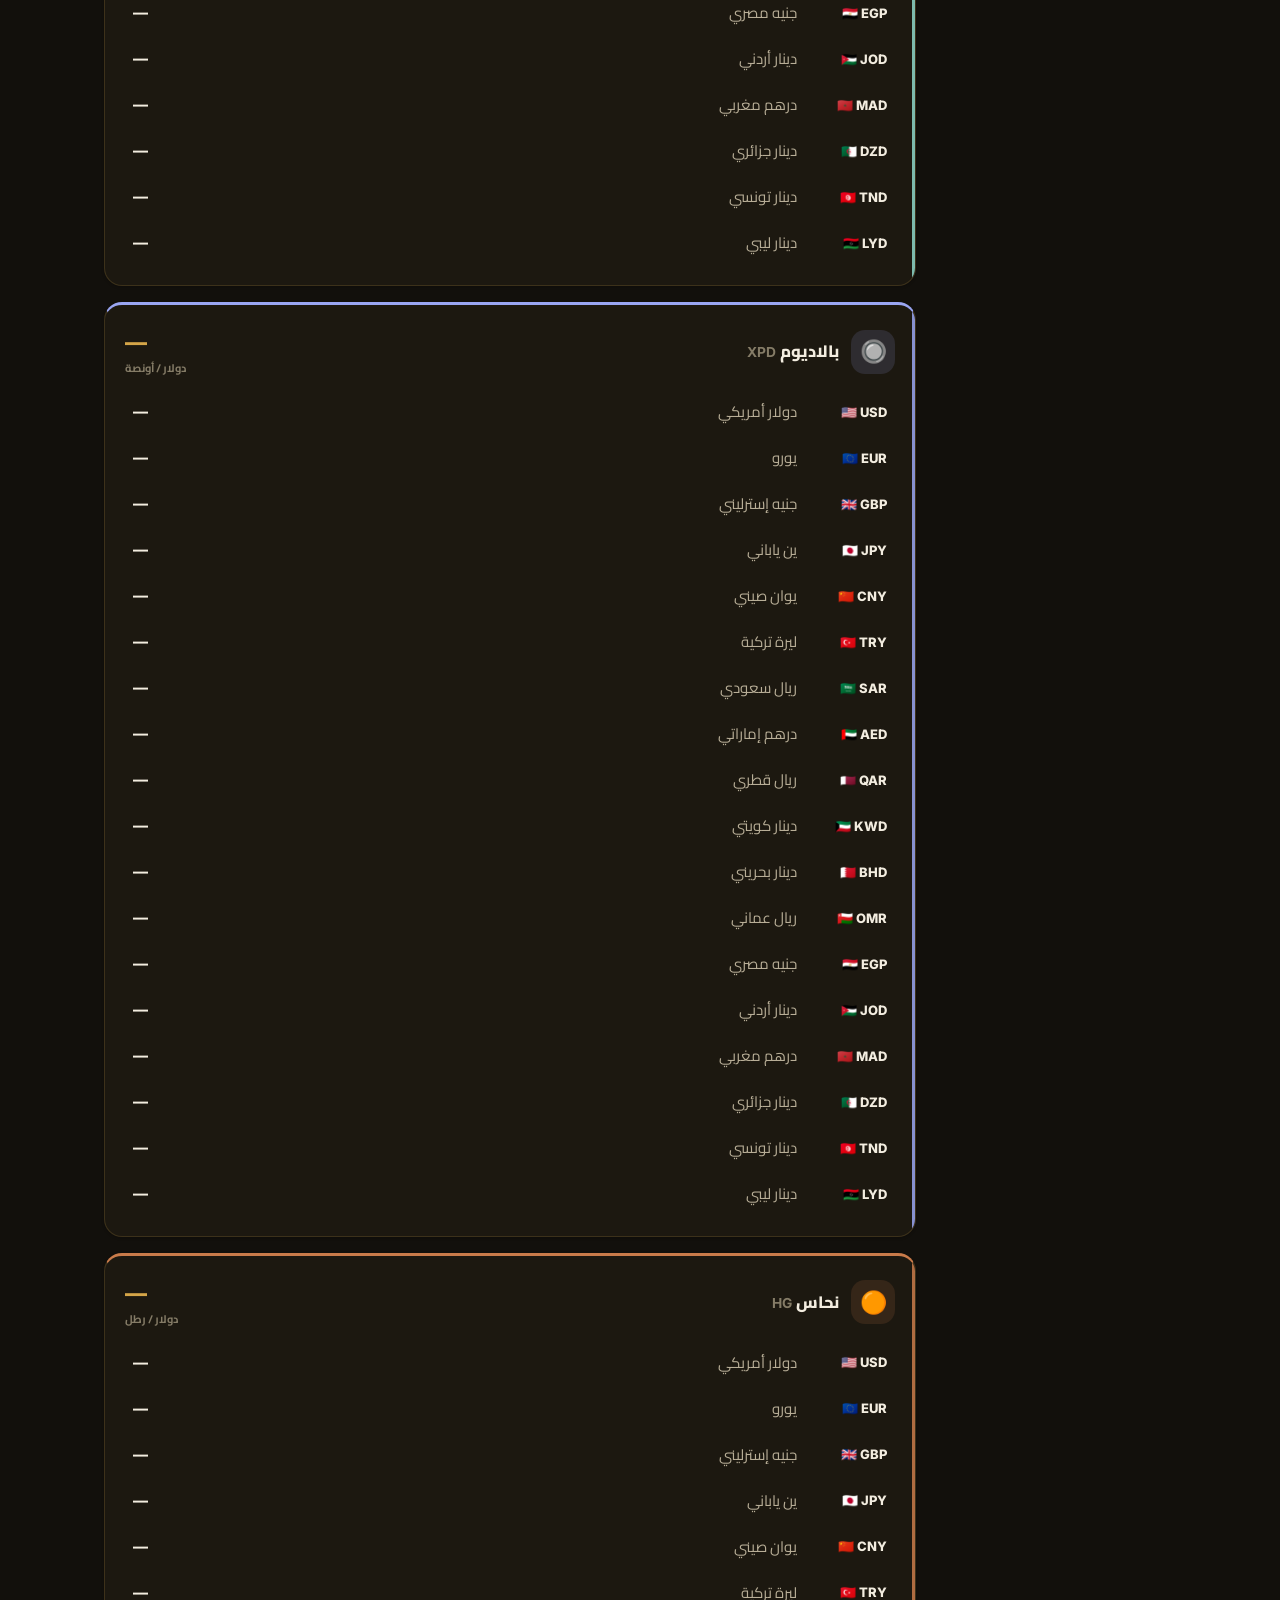
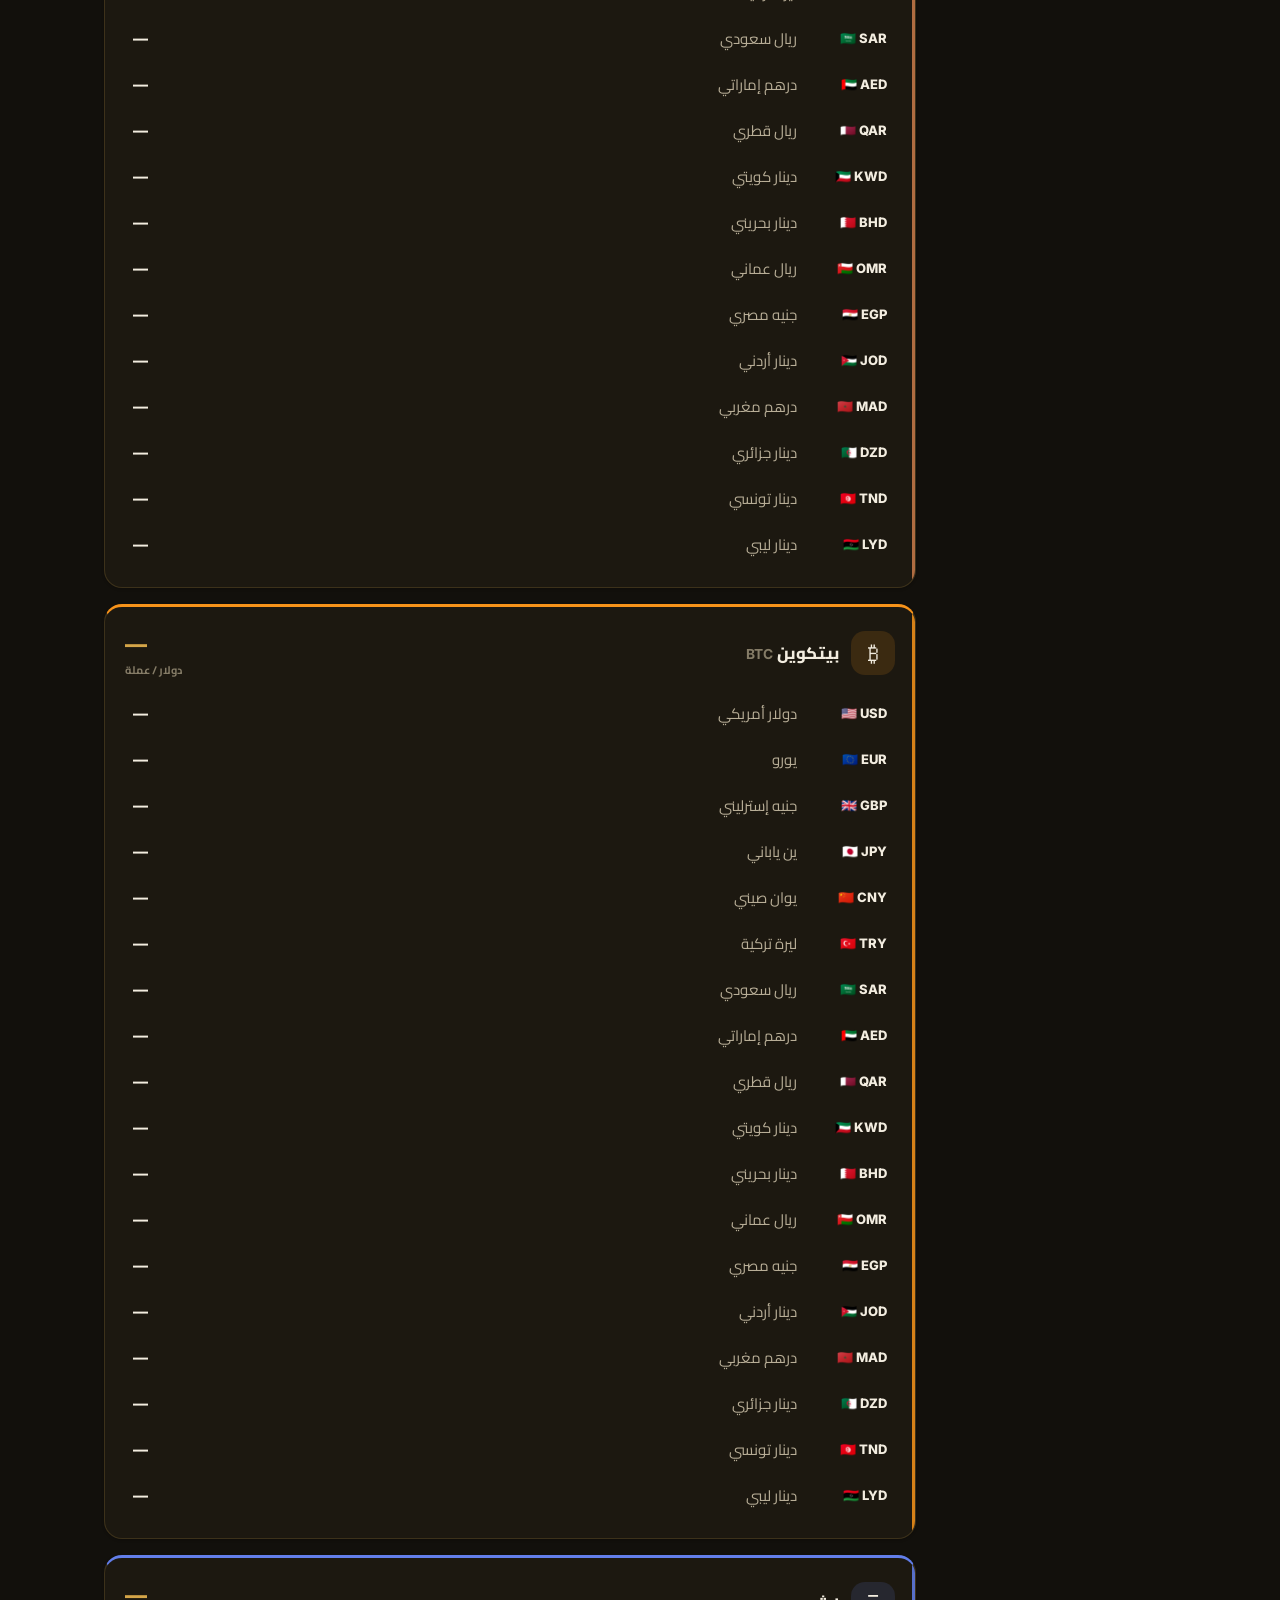
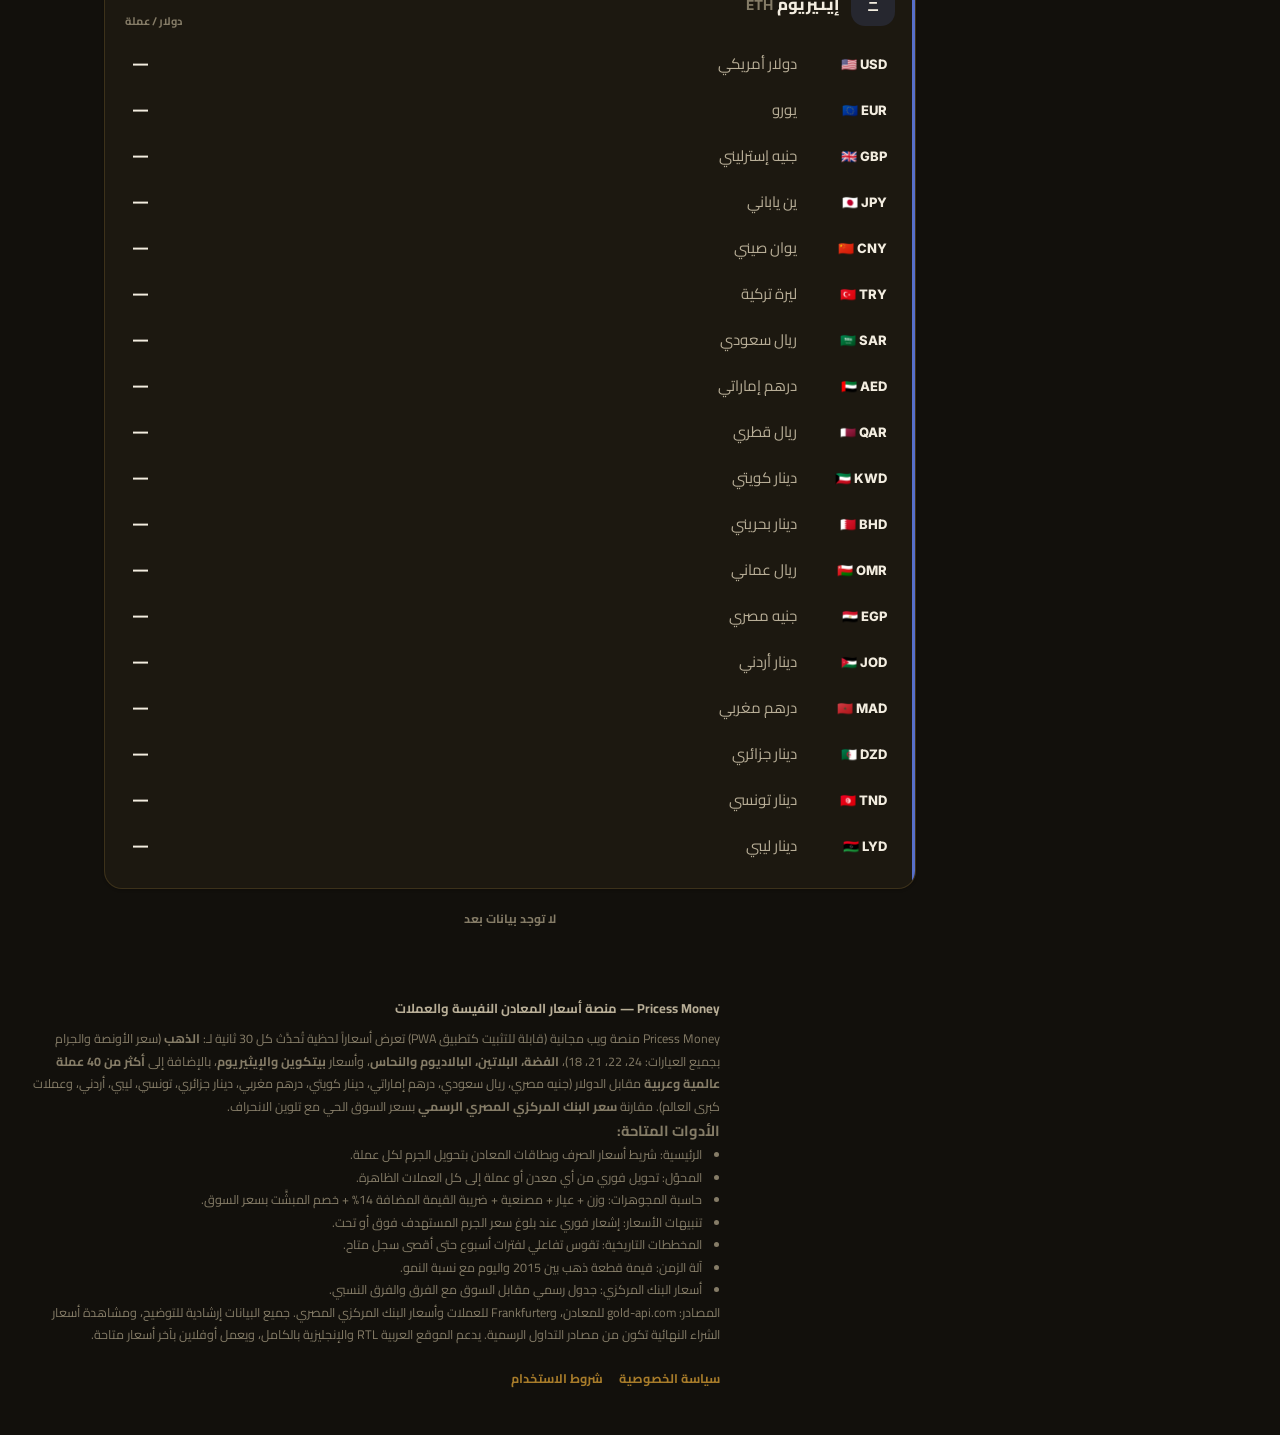
==== commit 0c67f8bc: "feat(topbar): global language toggle button beside the theme toggle HTTP topbar now shows a globe+la" ====
--- a/index.html
+++ b/index.html
@@ -63,6 +63,14 @@
       </span>
     </a>
     <div class="topbar-actions">
+      <button type="button" class="btn btn-icon btn-ghost rippleable lang-toggle" id="langToggle"
+              aria-label="تبديل اللغة" data-i18n-attr="aria-label:a11y.langToggle" title="اللغة">
+        <svg width="17" height="17" viewBox="0 0 24 24" fill="none" stroke="currentColor" stroke-width="1.8" stroke-linecap="round" aria-hidden="true">
+          <circle cx="12" cy="12" r="9.2"/>
+          <path d="M2.8 12h18.4M12 2.8c2.6 2.4 4 5.7 4 9.2s-1.4 6.8-4 9.2c-2.6-2.4-4-5.7-4-9.2s1.4-6.8 4-9.2Z"/>
+        </svg>
+        <span class="lang-toggle-label" id="langToggleLabel" dir="ltr">EN</span>
+      </button>
       <button type="button" class="btn btn-icon btn-ghost rippleable" id="themeToggle"
               aria-label="تبديل المظهر" data-i18n-attr="aria-label:a11y.themeToggle" title="المظهر">
         <svg width="18" height="18" viewBox="0 0 24 24" fill="none" stroke="currentColor" stroke-width="1.8" stroke-linecap="round" aria-hidden="true">
@@ -126,37 +134,73 @@
   <!-- حاوية Toasts -->
   <div class="toast-wrap" role="status" aria-live="polite" id="toasts"></div>
 
-  <!-- Footer قابل للزحف: محتوى SEO ثابت لمحركات البحث وأدوات الذكاء الاصطناعي -->
+  <!-- Footer قابل للزحف: محتوى SEO ثابت لمحركات البحث وأدوات الذكاء الاصطناعي.
+       نسختان (عربي/إنجليزي) موجودتان في HTML دائماً — يظهر إحداهما حسب لغة
+       الصفحة عبر html:lang() في CSS؛ فيبقى المحتوى الثابت متاحاً للزحف باللغتين. -->
   <footer class="site-footer" id="siteFooter">
-    <h2>Pricess Money — منصة أسعار المعادن النفيسة والعملات</h2>
-    <p>
-      Pricess Money منصة ويب مجانية (قابلة للتثبيت كتطبيق PWA) تعرض أسعاراً لحظية تُحدَّث كل 30 ثانية لـ:
-      <strong>الذهب</strong> (سعر الأونصة والجرام بجميع العيارات: 24، 22، 21، 18)،
-      <strong>الفضة، البلاتين، البالاديوم والنحاس</strong>،
-      وأسعار <strong>بيتكوين والإيثيريوم</strong>، بالإضافة إلى
-      <strong>أكثر من 40 عملة عالمية وعربية</strong> مقابل الدولار (جنيه مصري، ريال سعودي، درهم إماراتي، دينار كويتي، درهم مغربي، دينار جزائري، تونسي، ليبي، أردني، وعملات كبرى العالم).
-      مقارنة <strong>سعر البنك المركزي المصري الرسمي</strong> بسعر السوق الحي مع تلوين الانحراف.
-    </p>
-    <h3>الأدوات المتاحة:</h3>
-    <ul>
-      <li>الرئيسية: شريط أسعار الصرف وبطاقات المعادن بتحويل الجرم لكل عملة.</li>
-      <li>المحوّل: تحويل فوري من أي معدن أو عملة إلى كل العملات الظاهرة.</li>
-      <li>حاسبة المجوهرات: وزن + عيار + مصنعية + ضريبة القيمة المضافة 14% + خصم المبشَّت بسعر السوق.</li>
-      <li>تنبيهات الأسعار: إشعار فوري عند بلوغ سعر الجرم المستهدف فوق أو تحت.</li>
-      <li>المخططات التاريخية: تقوس تفاعلي لفترات أسبوع حتى أقصى سجل متاح.</li>
-      <li>آلة الزمن: قيمة قطعة ذهب بين 2015 واليوم مع نسبة النمو.</li>
-      <li>أسعار البنك المركزي: جدول رسمي مقابل السوق مع الفرق والفرق النسبي.</li>
-    </ul>
-    <p>
-      المصادر: <a href="https://api.gold-api.com" rel="noopener" target="_blank" dir="ltr">gold-api.com</a>
-      للمعادن، و<a href="https://frankfurter.dev" rel="noopener" target="_blank" dir="ltr">Frankfurter</a>
-      للعملات وأسعار البنك المركزي المصري. جميع البيانات إرشادية للتوضيح، ومشاهدة أسعار الشراء النهائية تكون من مصادر التداول الرسمية.
-      يدعم الموقع العربية RTL والإنجليزية بالكامل، ويعمل أوفلاين بآخر أسعار متاحة.
-    </p>
-    <nav class="footer-links" aria-label="القوانين والسياسات">
-      <a href="#/privacy">سياسة الخصوصية</a>
-      <a href="#/terms">شروط الاستخدام</a>
-    </nav>
+    <div class="footer-i18n footer-ar" lang="ar" dir="rtl">
+      <h2>Pricess Money — منصة أسعار المعادن النفيسة والعملات</h2>
+      <p>
+        Pricess Money منصة ويب مجانية (قابلة للتثبيت كتطبيق PWA) تعرض أسعاراً لحظية تُحدَّث كل 30 ثانية لـ:
+        <strong>الذهب</strong> (سعر الأونصة والجرام بجميع العيارات: 24، 22، 21، 18)،
+        <strong>الفضة، البلاتين، البالاديوم والنحاس</strong>،
+        وأسعار <strong>بيتكوين والإيثيريوم</strong>، بالإضافة إلى
+        <strong>أكثر من 40 عملة عالمية وعربية</strong> مقابل الدولار (جنيه مصري، ريال سعودي، درهم إماراتي، دينار كويتي، درهم مغربي، دينار جزائري، تونسي، ليبي، أردني، وعملات كبرى العالم).
+        مقارنة <strong>سعر البنك المركزي المصري الرسمي</strong> بسعر السوق الحي مع تلوين الانحراف.
+      </p>
+      <h3>الأدوات المتاحة:</h3>
+      <ul>
+        <li>الرئيسية: شريط أسعار الصرف وبطاقات المعادن بتحويل الجرم لكل عملة.</li>
+        <li>المحوّل: تحويل فوري من أي معدن أو عملة إلى كل العملات الظاهرة.</li>
+        <li>حاسبة المجوهرات: وزن + عيار + مصنعية + ضريبة القيمة المضافة 14% + خصم المبشَّت بسعر السوق.</li>
+        <li>تنبيهات الأسعار: إشعار فوري عند بلوغ سعر الجرم المستهدف فوق أو تحت.</li>
+        <li>المخططات التاريخية: تقوس تفاعلي لفترات أسبوع حتى أقصى سجل متاح.</li>
+        <li>آلة الزمن: قيمة قطعة ذهب بين 2015 واليوم مع نسبة النمو.</li>
+        <li>أسعار البنك المركزي: جدول رسمي مقابل السوق مع الفرق والفرق النسبي.</li>
+      </ul>
+      <p>
+        المصادر: <a href="https://api.gold-api.com" rel="noopener" target="_blank" dir="ltr">gold-api.com</a>
+        للمعادن، و<a href="https://frankfurter.dev" rel="noopener" target="_blank" dir="ltr">Frankfurter</a>
+        للعملات وأسعار البنك المركزي المصري. جميع البيانات إرشادية للتوضيح، ومشاهدة أسعار الشراء النهائية تكون من مصادر التداول الرسمية.
+        يدعم الموقع العربية RTL والإنجليزية بالكامل، ويعمل أوفلاين بآخر أسعار متاحة.
+      </p>
+      <nav class="footer-links" aria-label="القوانين والسياسات">
+        <a href="#/privacy">سياسة الخصوصية</a>
+        <a href="#/terms">شروط الاستخدام</a>
+      </nav>
+    </div>
+
+    <div class="footer-i18n footer-en" lang="en" dir="ltr">
+      <h2>Pricess Money — Precious Metals &amp; Currency Rates Platform</h2>
+      <p>
+        Pricess Money is a free web platform (installable as a PWA) showing live rates updated every 30 seconds for:
+        <strong>gold</strong> (per ounce and per gram in all karats: 24, 22, 21, 18),
+        <strong>silver, platinum, palladium and copper</strong>,
+        plus <strong>Bitcoin and Ethereum</strong>, and
+        <strong>more than 40 global and Arab currencies</strong> against the US Dollar (Egyptian pound, Saudi riyal, UAE dirham, Kuwaiti dinar, Moroccan dirham, Algerian, Tunisian, Libyan and Jordanian dinars, and major world currencies).
+        It also compares the <strong>official Central Bank of Egypt rate</strong> against the live market rate with deviation highlighting.
+      </p>
+      <h3>Available tools:</h3>
+      <ul>
+        <li>Home: exchange-rate ticker and metal cards with gram conversion for every displayed currency.</li>
+        <li>Converter: instant conversion from any metal or currency to every displayed currency.</li>
+        <li>Jewelry Calculator: weight + karat + labor fee + 14% VAT + market-rate buyback deduction.</li>
+        <li>Price Alerts: instant notification when a target gram price is crossed above or below.</li>
+        <li>Historical Charts: interactive charting over weekly ranges up to the maximum available history.</li>
+        <li>Time Machine: the value of a gold piece between 2015 and today with the growth percentage.</li>
+        <li>Central Bank Rates: official vs. market table with the difference and relative deviation.</li>
+      </ul>
+      <p>
+        Sources: <a href="https://api.gold-api.com" rel="noopener" target="_blank">gold-api.com</a>
+        for metals, and <a href="https://frankfurter.dev" rel="noopener" target="_blank">Frankfurter</a>
+        for currencies and Central Bank of Egypt rates. All data is indicative; final purchase prices must be verified from official trading sources.
+        The site fully supports RTL Arabic and English, and works offline with the last available rates.
+      </p>
+      <nav class="footer-links" aria-label="Policies and legal">
+        <a href="#/privacy">Privacy Policy</a>
+        <a href="#/terms">Terms of Use</a>
+      </nav>
+    </div>
   </footer>
 
   <noscript>
@@ -167,11 +211,24 @@
 
   <script type="module" src="js/main.js"></script>
 
-  <!-- زر الثيم السريع: يربط بعد تحميل store (vanilla — بلا inline handlers) -->
+  <!-- زر الثيم وزر اللغة السريع: يرتبطان بعد تحميل store (vanilla — بلا inline handlers) -->
   <script type="module">
     import * as store from './js/store.js';
-    const btn = document.getElementById('themeToggle');
-    btn?.addEventListener('click', () => store.cycleTheme());
+    import { setLang, t } from './js/i18n.js';
+
+    document.getElementById('themeToggle')?.addEventListener('click', () => store.cycleTheme());
+
+    // زر اللغة: التسمية تعرض لغة الوجهة (لما تكون واجهتك عربية يظهر EN والعكس)
+    const langBtn = document.getElementById('langToggle');
+    const langLabel = document.getElementById('langToggleLabel');
+    const syncLangLabel = () => {
+      const cur = store.get('lang') || 'ar';
+      if (langLabel) langLabel.textContent = cur === 'ar' ? 'EN' : 'ع';
+      langBtn.title = t('a11y.langToggle');
+    };
+    langBtn?.addEventListener('click', () => setLang((store.get('lang') || 'ar') === 'ar' ? 'en' : 'ar'));
+    store.subscribe(syncLangLabel);
+    syncLangLabel();
   </script>
 </body>
 </html>
--- a/css/layout.css
+++ b/css/layout.css
@@ -44,6 +44,11 @@
 .brand-sub { color: var(--text-dim); font-size: 11px; font-weight: 600; }
 
 .topbar-actions { margin-inline-start: auto; }
+
+/* زر اللغة في الشريط: أيقونة + لغة الوجهة بنص لاتيني ثابت LTR */
+.lang-toggle { display: inline-flex; align-items: center; gap: 5px; padding-inline: 11px;
+               font-size: 12px; font-weight: 700; font-family: var(--font-latin); letter-spacing: .4px; }
+.lang-toggle-label { color: currentColor; }
 
 /* ---------- Geo balance bottom (موبايل) / sidebar (ديسكتوب) ---------- */
 #navbar { position: fixed; inset-inline: 0; inset-block-end: 0; z-index: 60; height: var(--navbar-h); }
--- a/css/features.css
+++ b/css/features.css
@@ -644,6 +644,12 @@
 }
 .site-footer h2 { color: var(--text-dim); font-size: 13px; margin-block: var(--sp-3) var(--sp-2); }
 .site-footer ul { margin: 0; padding-inline-start: 18px; }
+/* الفوتر SEO بمحتواه الثابت موجود بالعربية والإنجليزية معاً في HTML (قابل
+   للزحف باللغتين) — تظهر إحداهما فقط حسب لغة الصفحة (i18n يضبط <html lang>) */
+.footer-i18n[dir="rtl"] { text-align: right; }
+.footer-en { display: none; }
+html:lang(en) .footer-ar { display: none; }
+html:lang(en) .footer-en { display: block; }
 .footer-links { display: flex; gap: var(--sp-4); flex-wrap: wrap; margin-block-start: var(--sp-4); }
 .footer-links a { color: var(--gold-deep); font-weight: 700; min-height: 32px; display: inline-flex; align-items: center; }
 .footer-links a:hover { color: var(--gold); text-decoration: underline; }
